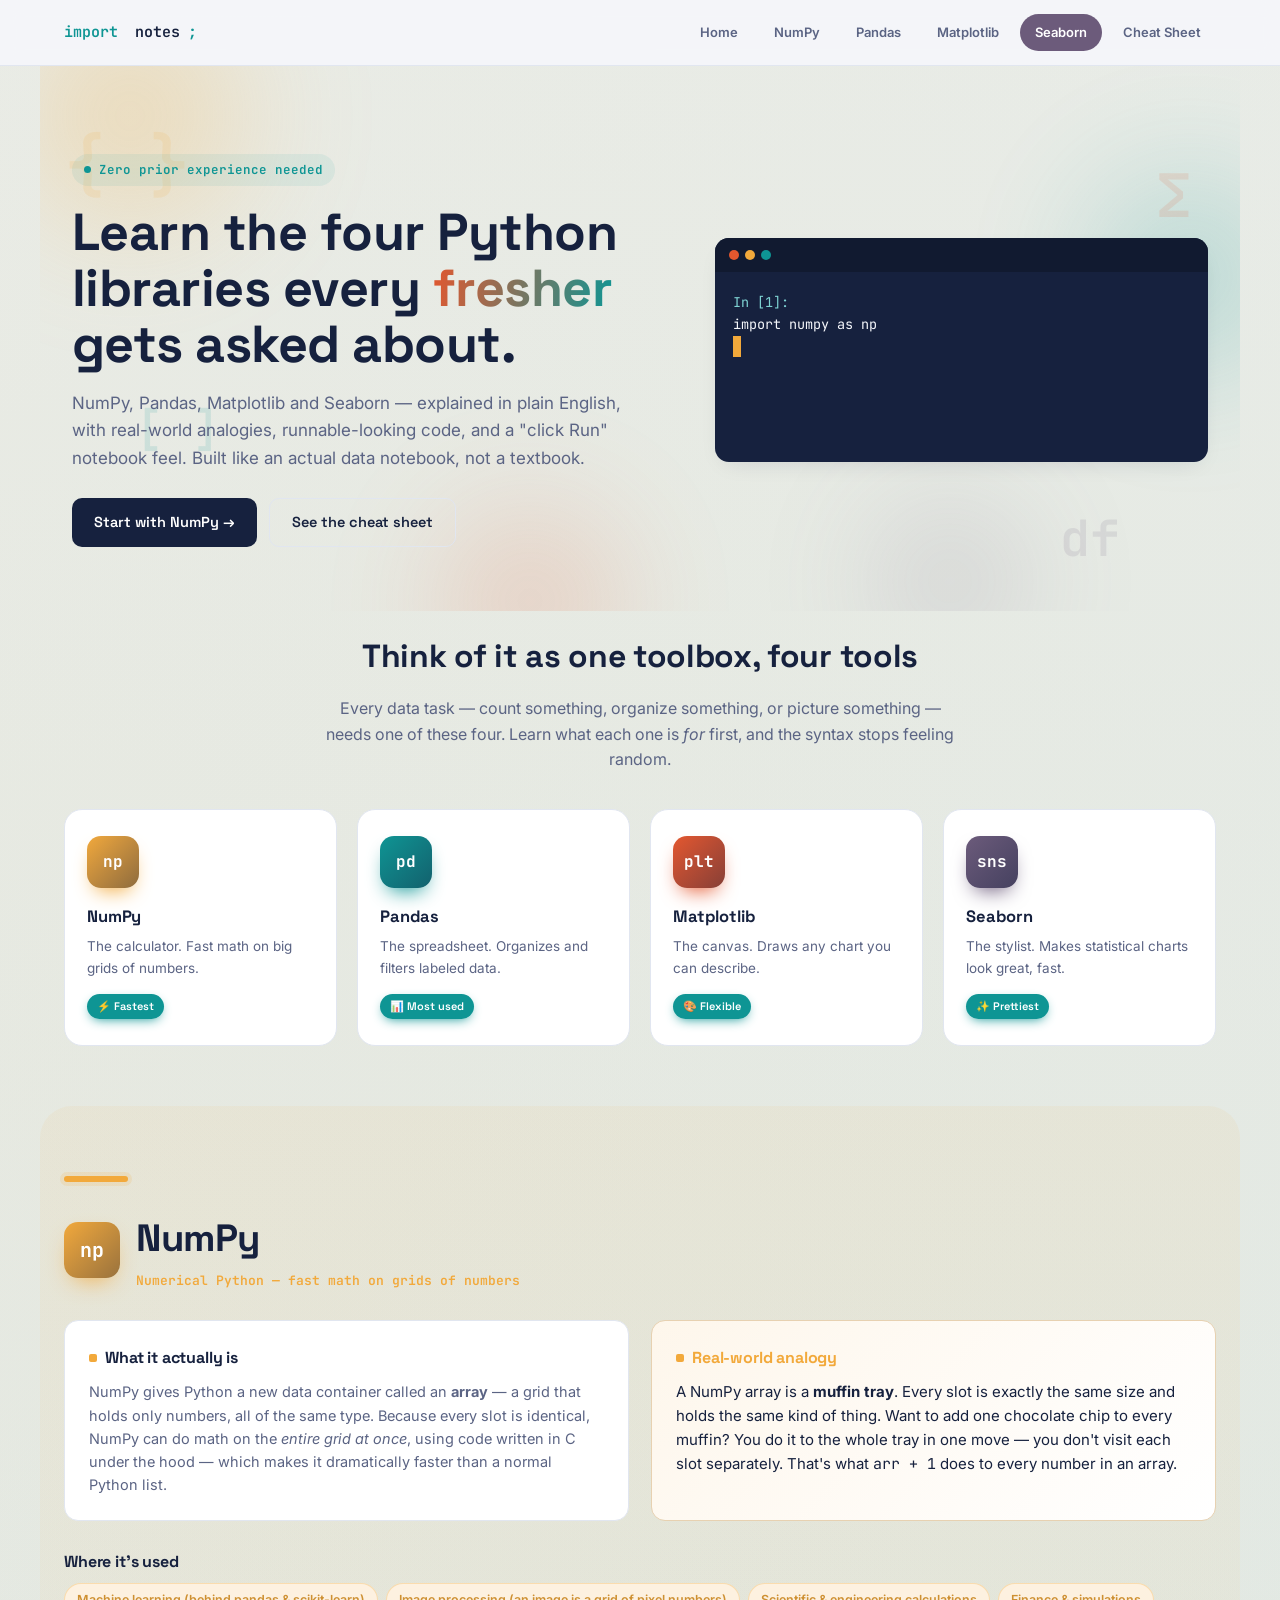
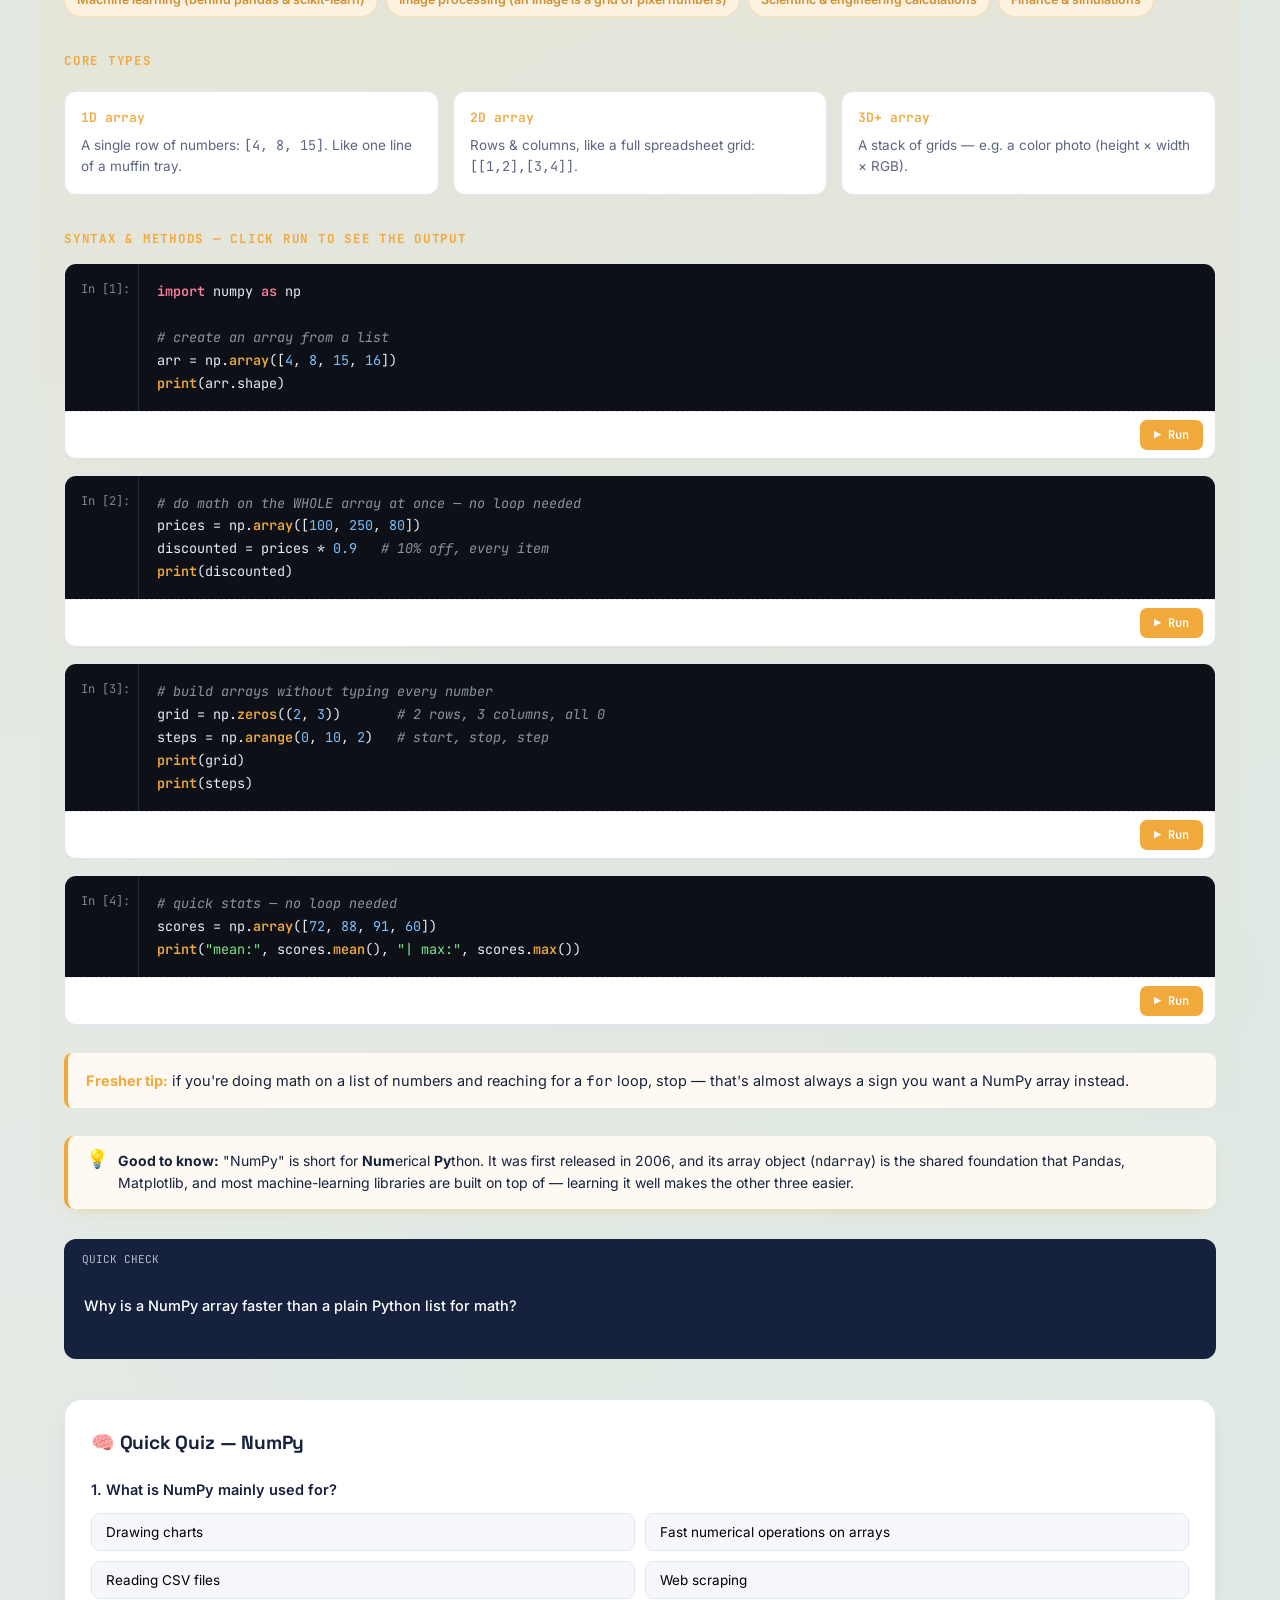
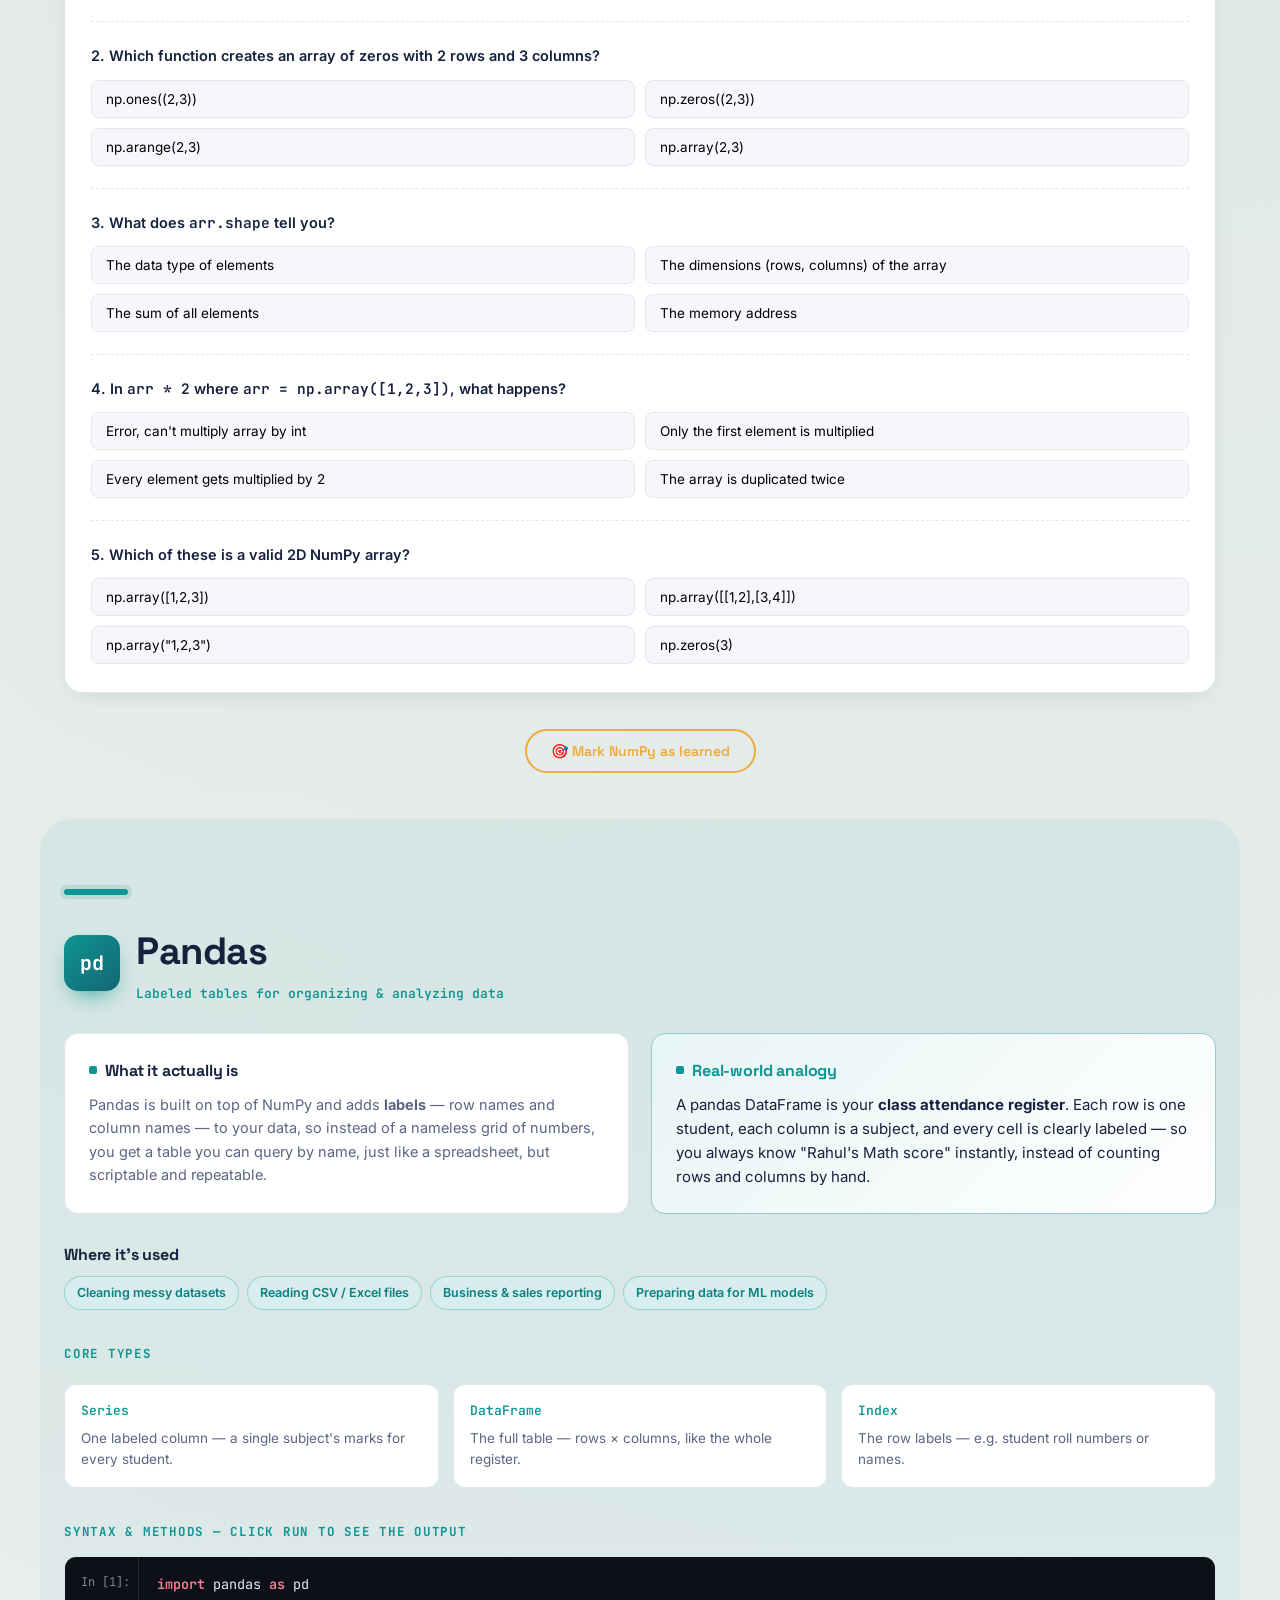
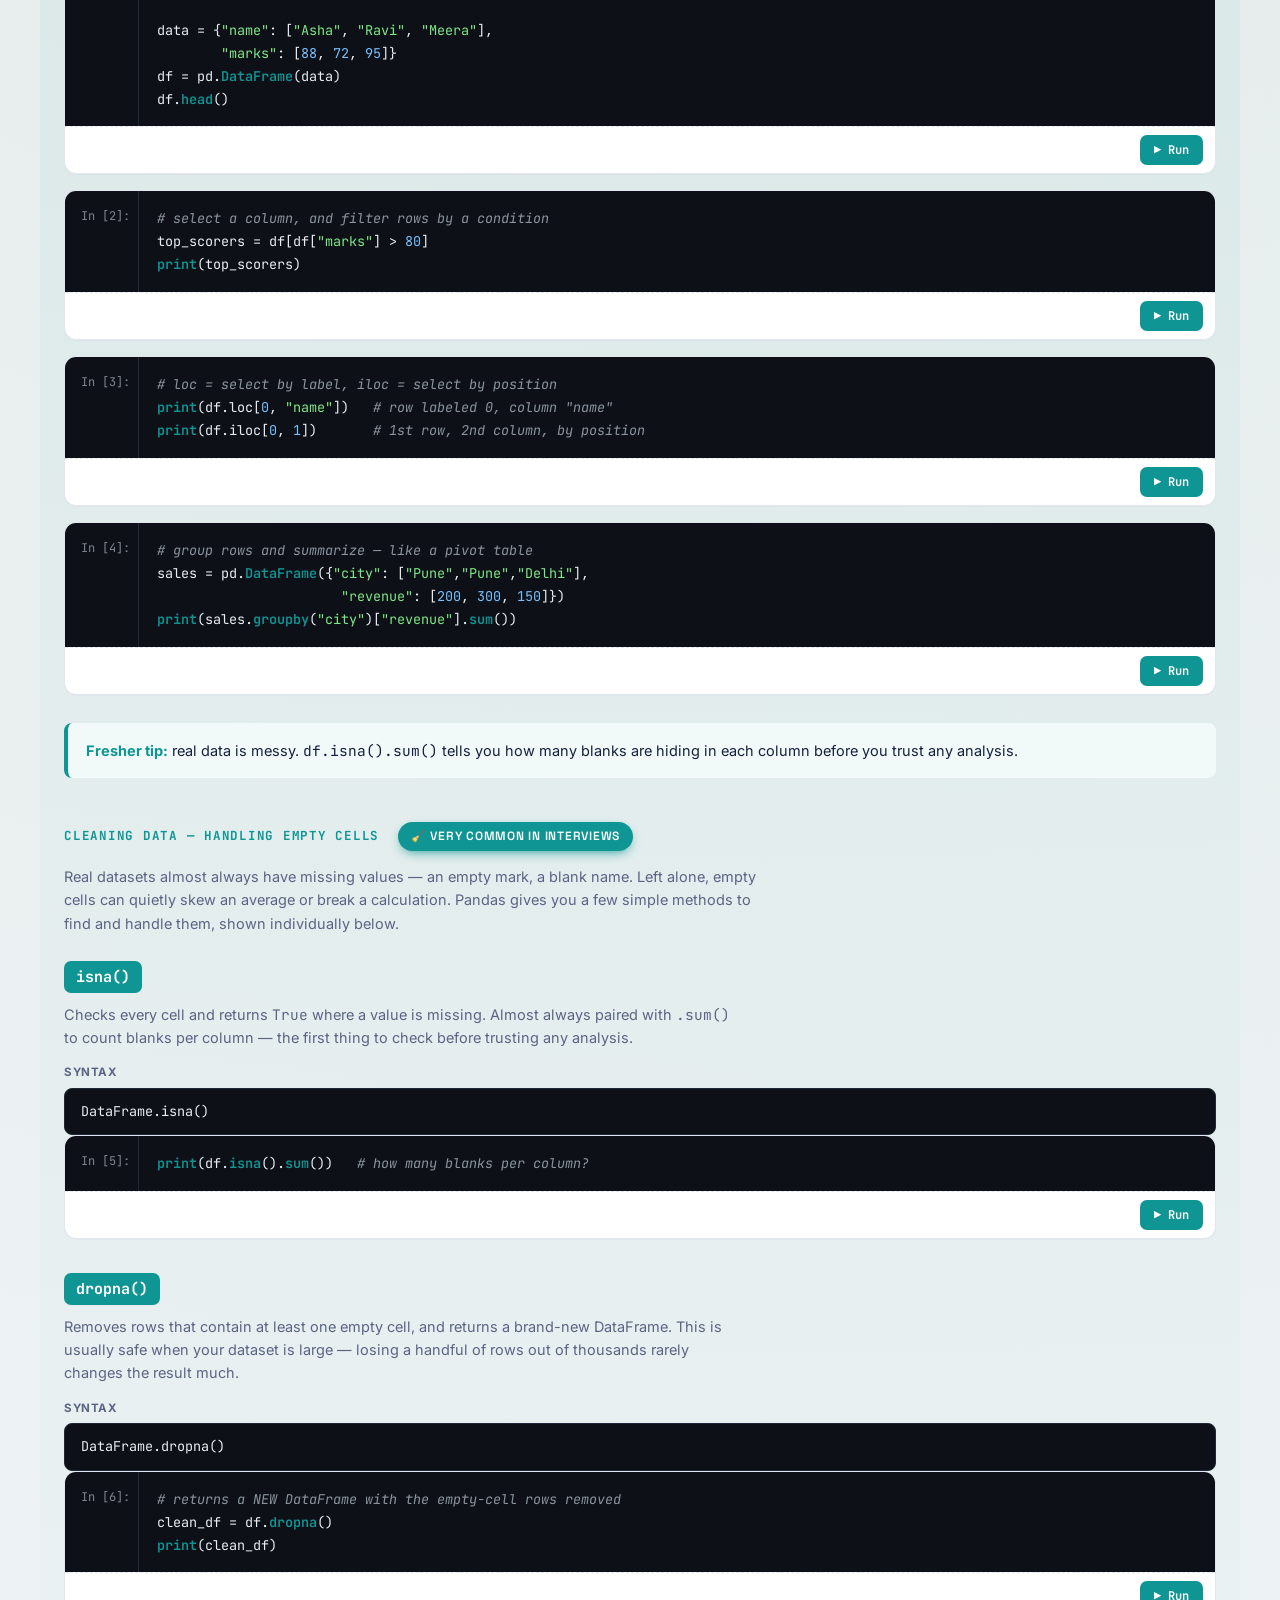
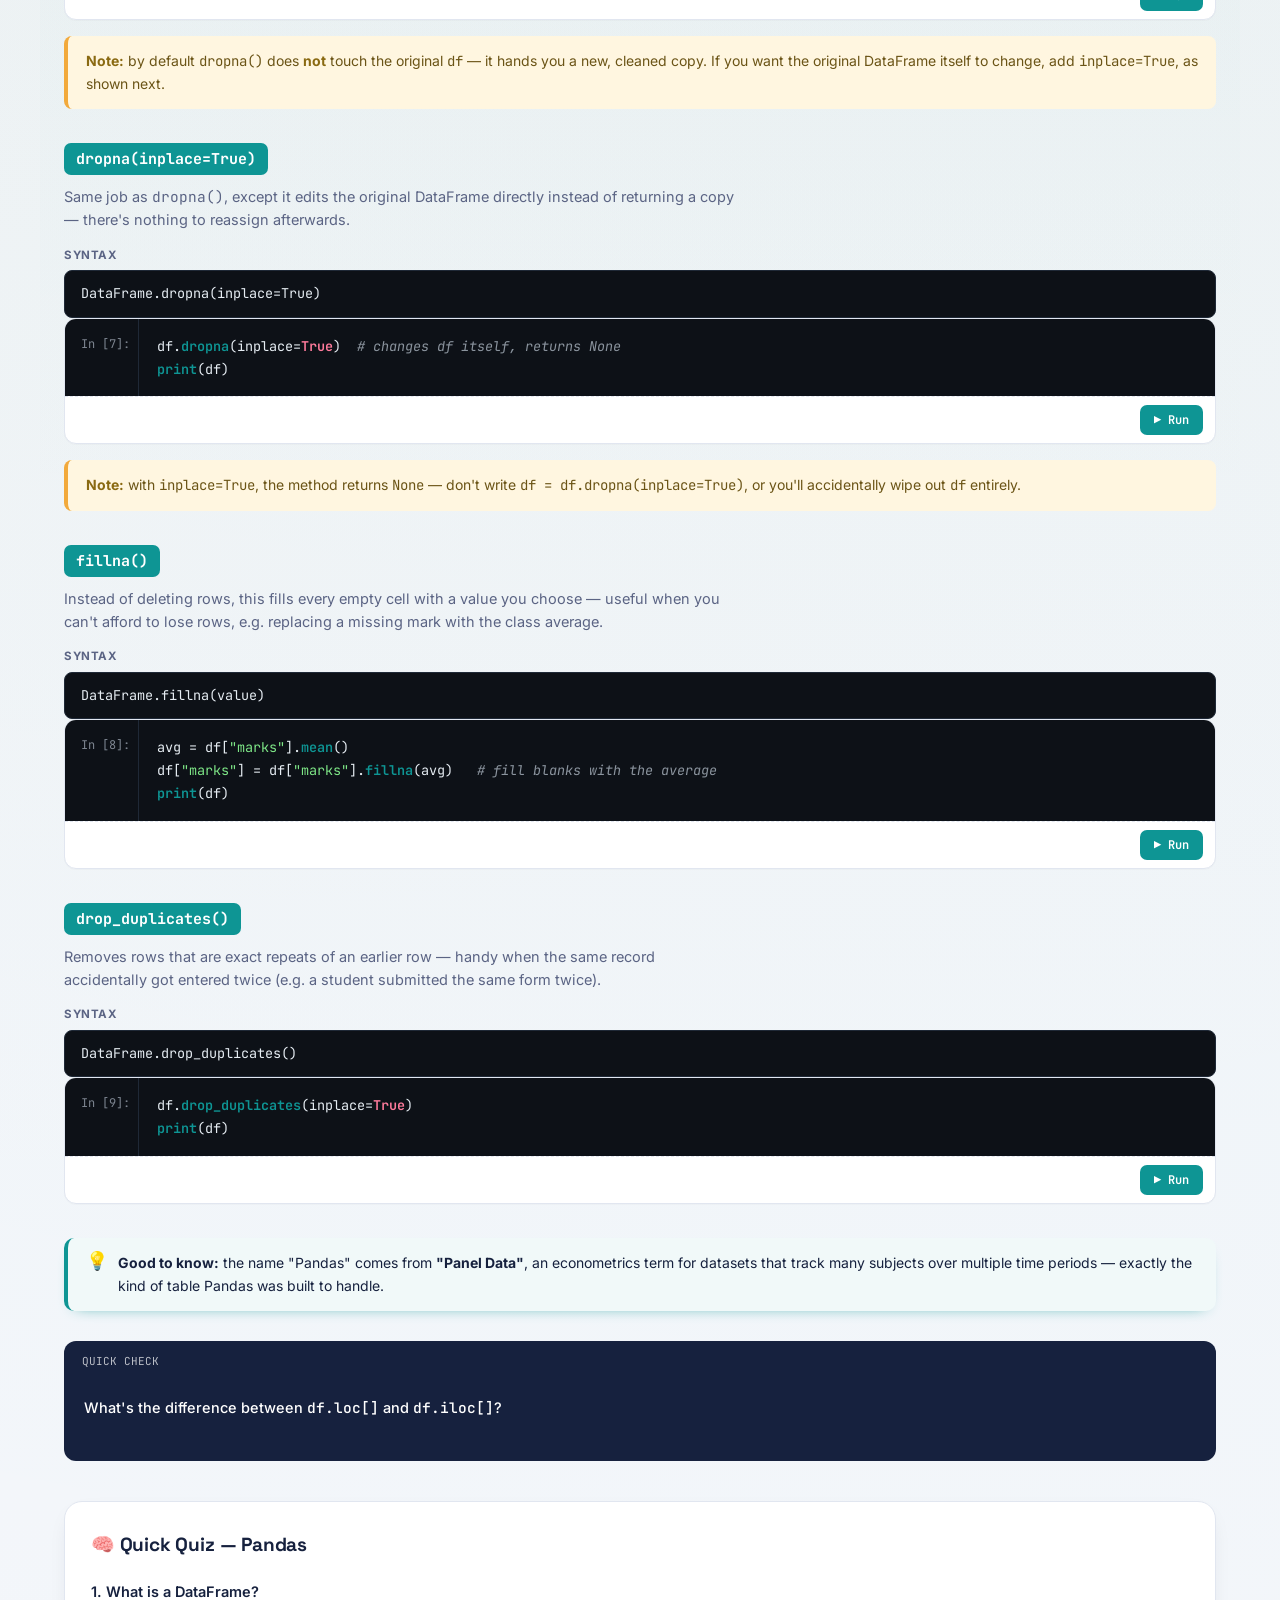
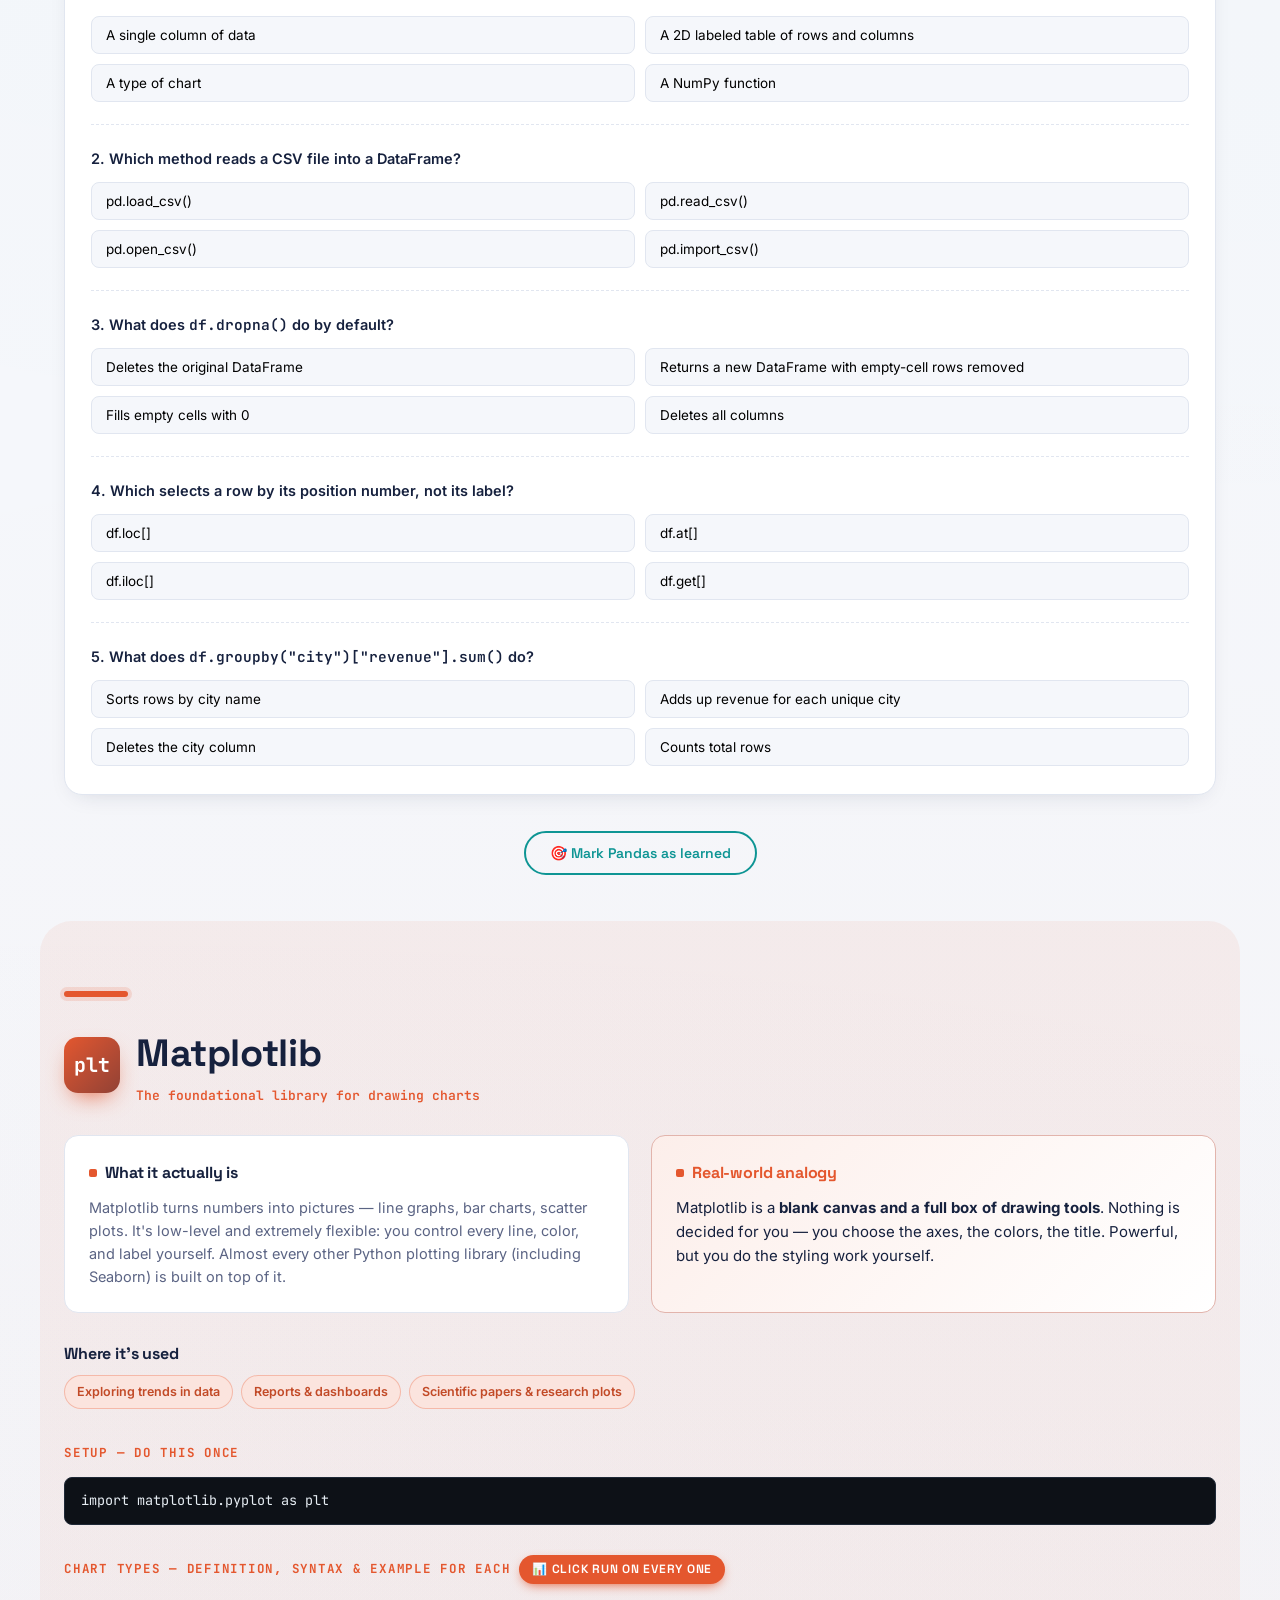
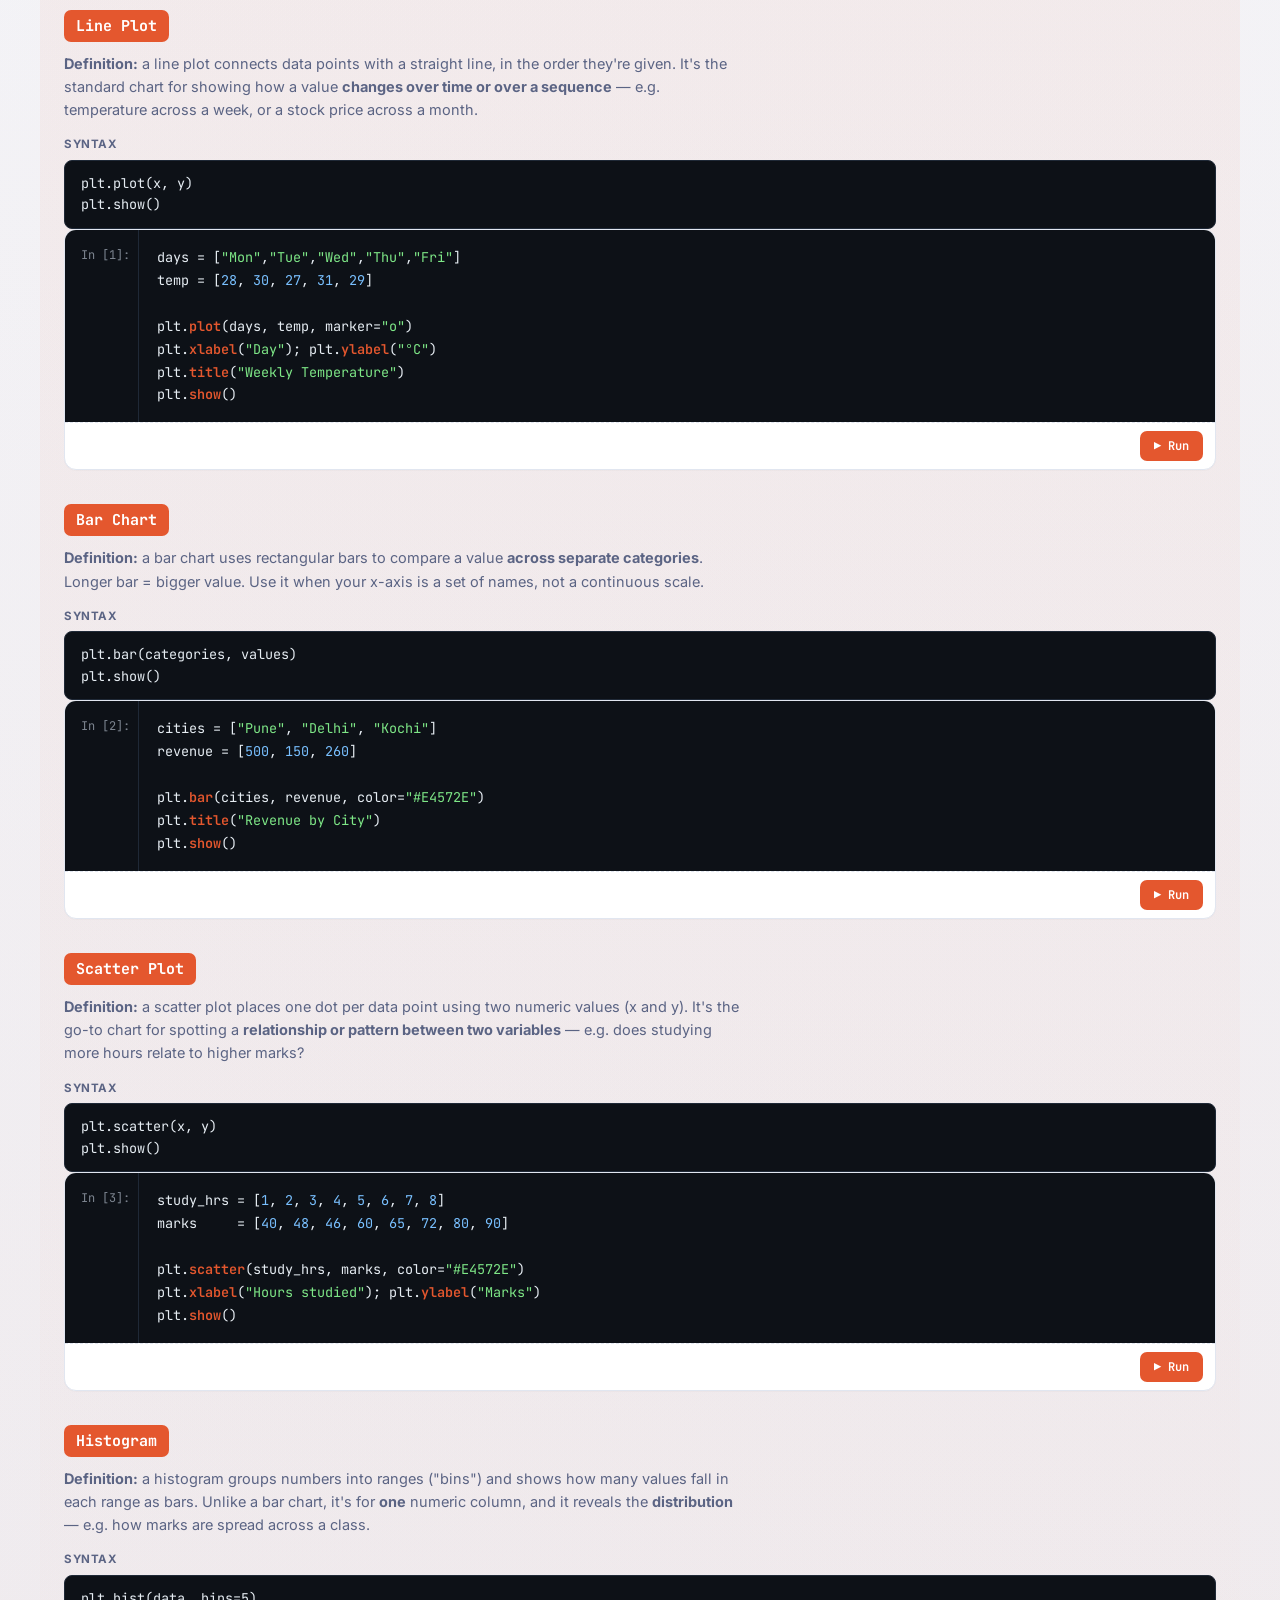
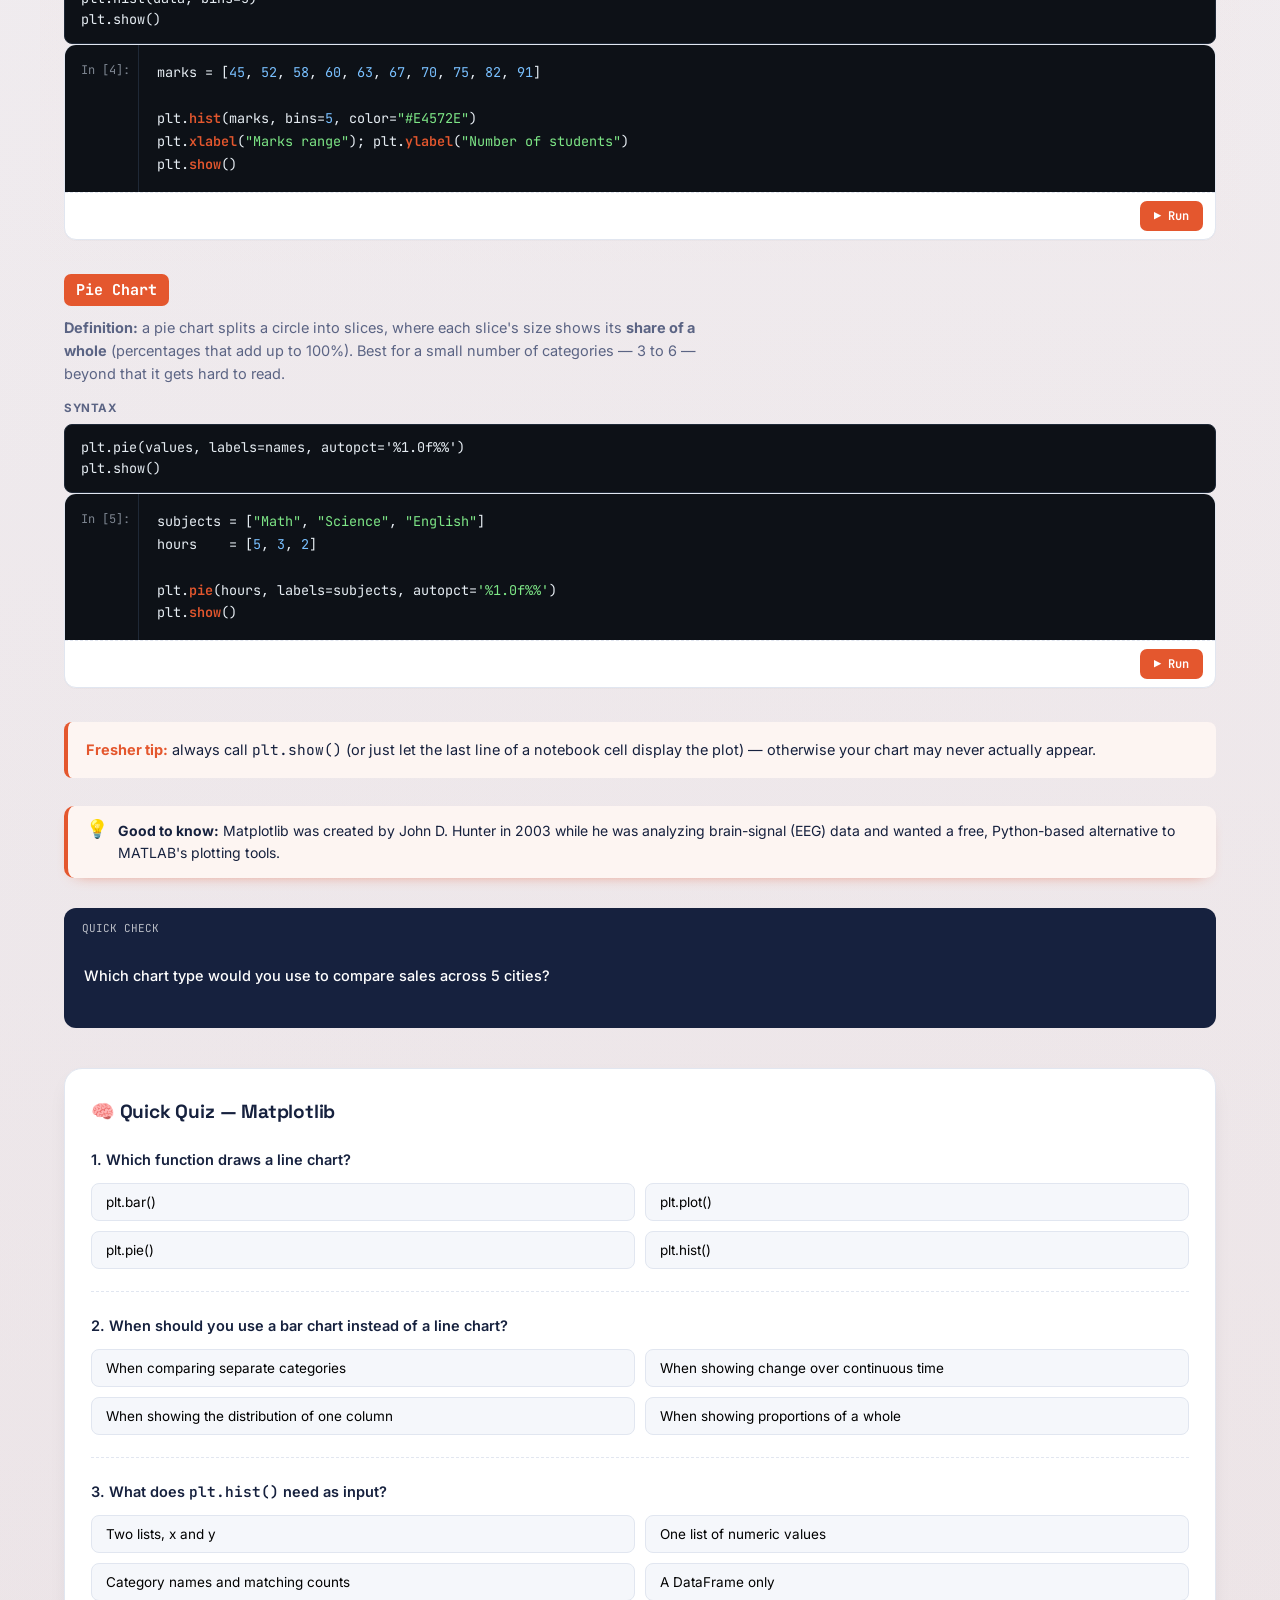
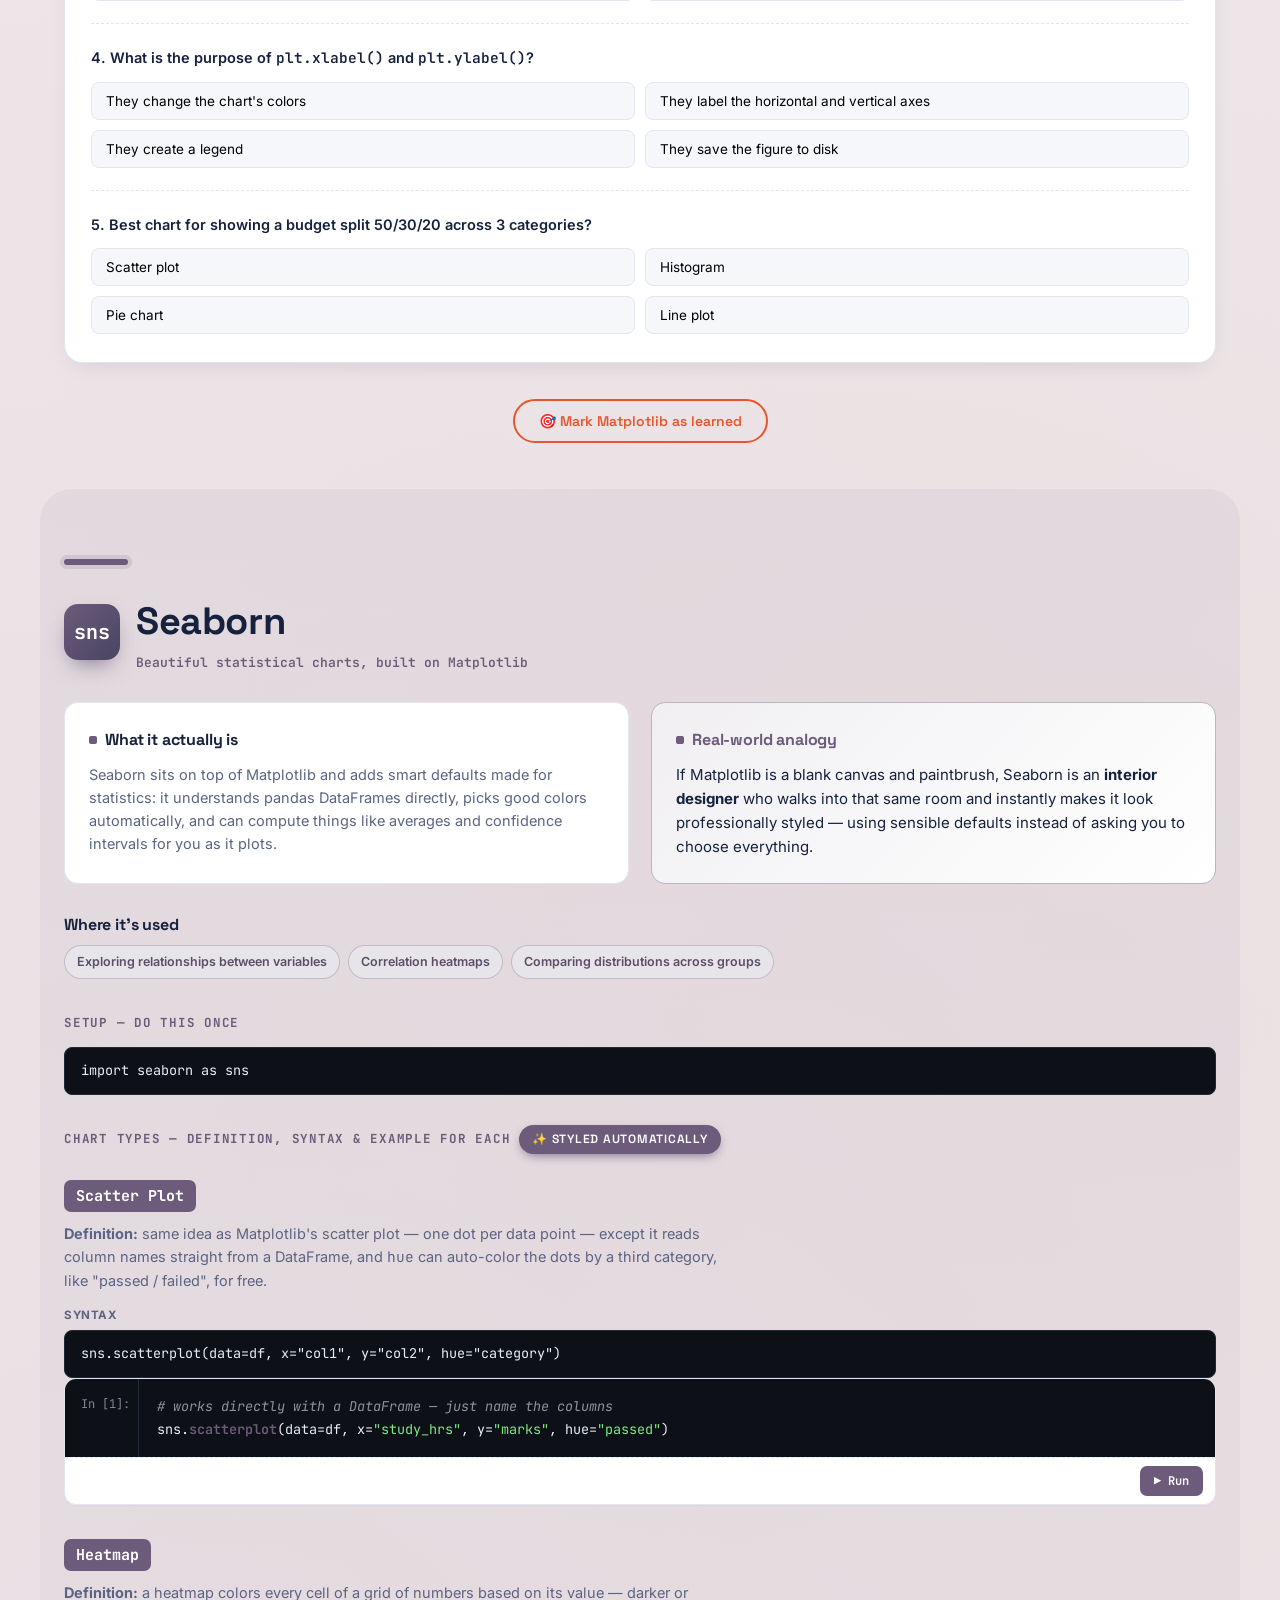
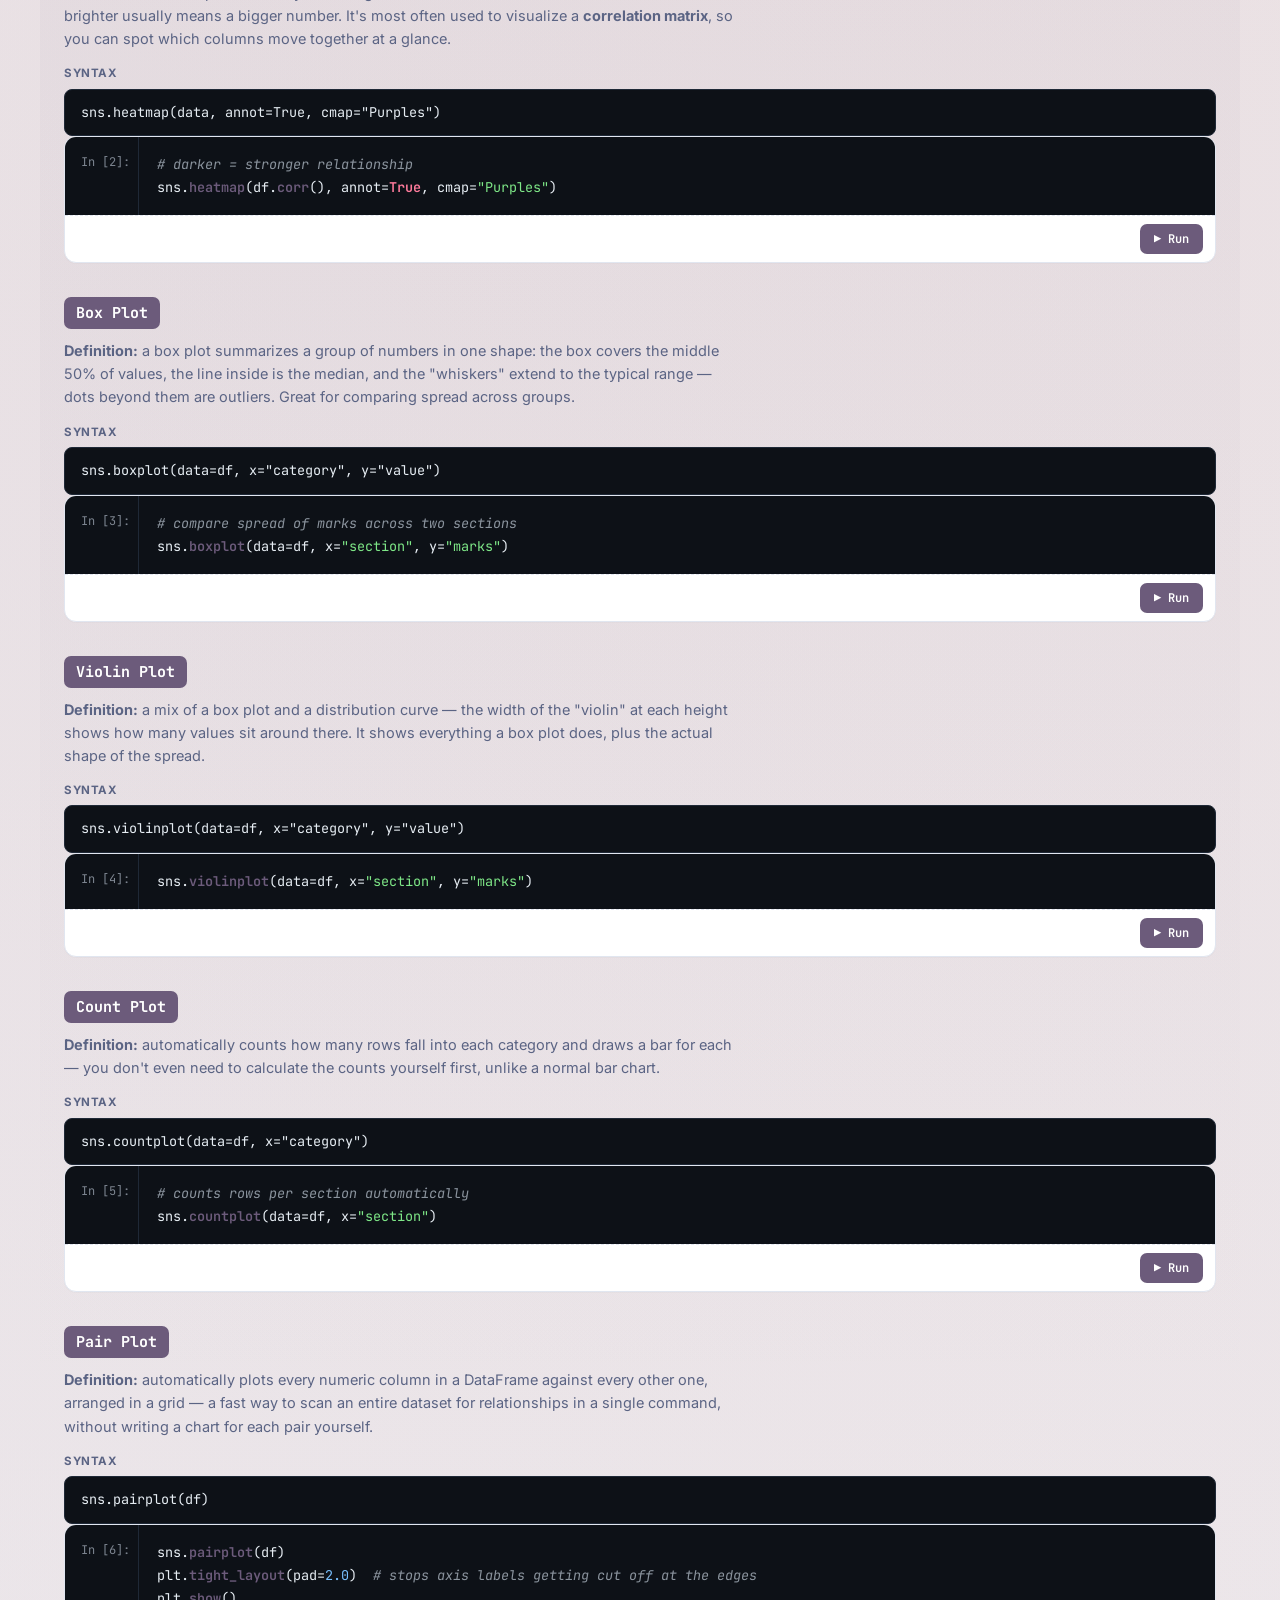
==== Python Library Notes/index.html @ 89dc588b "Add Python library learning website" ====
<!DOCTYPE html>
<html lang="en">
<head>
  <meta charset="UTF-8">
  <meta name="viewport" content="width=device-width, initial-scale=1.0">
  <title>import notes — Python Libraries for Freshers</title>
  
  <!-- External Fonts -->
  <link rel="preconnect" href="https://fonts.googleapis.com">
  <link href="https://fonts.googleapis.com/css2?family=Space+Grotesk:wght@400;500;600;700&family=Inter:wght@400;500;600;700&family=JetBrains+Mono:wght@400;500;600&display=swap" rel="stylesheet">
  
  <!-- External CSS -->
  <link rel="stylesheet" href="css/style.css">
  
  <!-- External JS (defer ensures script loads after DOM is ready) -->
  <script src="js/app.js" defer></script>
</head>

<div id="progress"></div>

<header class="nav">
  <div class="nav-inner">
    <div class="logo"><span class="bracket">import</span>&nbsp;notes<span class="bracket">;</span></div>
    <nav class="pills" id="pills">
      <a href="#home" class="pill active" data-c="var(--pandas)">Home</a>
      <a href="#numpy" class="pill" data-c="var(--numpy)">NumPy</a>
      <a href="#pandas" class="pill" data-c="var(--pandas)">Pandas</a>
      <a href="#matplotlib" class="pill" data-c="var(--matplotlib)">Matplotlib</a>
      <a href="#seaborn" class="pill" data-c="var(--seaborn)">Seaborn</a>
      <a href="#compare" class="pill" data-c="var(--ink)">Cheat Sheet</a>
    </nav>
  </div>
</header>

<!-- ============ HERO ============ -->
<div id="home"></div>
<section class="hero">
  <div class="hero-blob b1"></div>
  <div class="hero-blob b2"></div>
  <div class="hero-blob b3"></div>
  <div class="hero-blob b4"></div>
  <div class="hero-float f1">{ }</div>
  <div class="hero-float f2">[ ]</div>
  <div class="hero-float f3">Σ</div>
  <div class="hero-float f4">df</div>

  <div>
    <div class="eyebrow"><span class="dot"></span>Zero prior experience needed</div>
    <h1>Learn the four Python libraries every <span class="hl">fresher</span> gets asked about.</h1>
    <p class="lead">NumPy, Pandas, Matplotlib and Seaborn — explained in plain English, with real-world analogies, runnable-looking code, and a "click Run" notebook feel. Built like an actual data notebook, not a textbook.</p>
    <div class="hero-ctas">
      <a href="#numpy" class="btn btn-primary">Start with NumPy →</a>
      <a href="#compare" class="btn btn-ghost">See the cheat sheet</a>
    </div>
  </div>
  <div class="term">
    <div class="term-bar"><span></span><span></span><span></span></div>
    <div class="term-body">
      <div class="prompt">In [1]:</div>
      <div id="typewriter"></div><span class="term-cursor">&nbsp;</span>
    </div>
  </div>
</section>

<!-- ============ INTRO / TOOLBOX ============ -->
<section class="intro reveal">
  <h2>Think of it as one toolbox, four tools</h2>
  <p>Every data task — count something, organize something, or picture something — needs one of these four. Learn what each one is <em>for</em> first, and the syntax stops feeling random.</p>
  <div class="toolbox" id="toolbox">
    <div class="tool-card" style="--tc:var(--numpy);"><div class="ic">np</div><h4>NumPy</h4><p>The calculator. Fast math on big grids of numbers.</p><span class="sticker" style="font-size:11px;padding:4px 10px;">⚡ Fastest</span></div>
    <div class="tool-card" style="--tc:var(--pandas);"><div class="ic">pd</div><h4>Pandas</h4><p>The spreadsheet. Organizes and filters labeled data.</p><span class="sticker" style="font-size:11px;padding:4px 10px;">📊 Most used</span></div>
    <div class="tool-card" style="--tc:var(--matplotlib);"><div class="ic">plt</div><h4>Matplotlib</h4><p>The canvas. Draws any chart you can describe.</p><span class="sticker" style="font-size:11px;padding:4px 10px;">🎨 Flexible</span></div>
    <div class="tool-card" style="--tc:var(--seaborn);"><div class="ic">sns</div><h4>Seaborn</h4><p>The stylist. Makes statistical charts look great, fast.</p><span class="sticker" style="font-size:11px;padding:4px 10px;">✨ Prettiest</span></div>
  </div>
</section>

<!-- ============================================================ -->
<!-- ============ NUMPY ============ -->
<!-- ============================================================ -->
<section id="numpy" class="lib-section reveal" style="--accent:var(--numpy);">
  <div class="lib-head">
    <div class="lib-badge">np</div>
    <div>
      <h2>NumPy</h2>
      <div class="lib-tagline">Numerical Python — fast math on grids of numbers</div>
    </div>
  </div>

  <div class="grid-2">
    <div class="card">
      <h3>What it actually is</h3>
      <p>NumPy gives Python a new data container called an <b>array</b> — a grid that holds only numbers, all of the same type. Because every slot is identical, NumPy can do math on the <em>entire grid at once</em>, using code written in C under the hood — which makes it dramatically faster than a normal Python list.</p>
    </div>
    <div class="card analogy">
      <h3>Real-world analogy</h3>
      <p>A NumPy array is a <b>muffin tray</b>. Every slot is exactly the same size and holds the same kind of thing. Want to add one chocolate chip to every muffin? You do it to the whole tray in one move — you don't visit each slot separately. That's what <code>arr + 1</code> does to every number in an array.</p>
    </div>
  </div>

  <h3 style="font-size:16px;margin-bottom:8px;">Where it's used</h3>
  <div class="where-used">
    <span class="chip">Machine learning (behind pandas &amp; scikit-learn)</span>
    <span class="chip">Image processing (an image is a grid of pixel numbers)</span>
    <span class="chip">Scientific &amp; engineering calculations</span>
    <span class="chip">Finance &amp; simulations</span>
  </div>

  <div class="sub-label">Core types</div>
  <div class="types-grid">
    <div class="type-card"><div class="tt">1D array</div><p>A single row of numbers: <code>[4, 8, 15]</code>. Like one line of a muffin tray.</p></div>
    <div class="type-card"><div class="tt">2D array</div><p>Rows &amp; columns, like a full spreadsheet grid: <code>[[1,2],[3,4]]</code>.</p></div>
    <div class="type-card"><div class="tt">3D+ array</div><p>A stack of grids — e.g. a color photo (height × width × RGB).</p></div>
  </div>

  <div class="sub-label">Syntax &amp; methods — click Run to see the output</div>

  <div class="cell">
    <div class="cell-row">
      <div class="cell-io">In [1]:</div>
      <div class="cell-code"><pre><span class="kw">import</span> numpy <span class="kw">as</span> np

<span class="com"># create an array from a list</span>
arr = np.<span class="fn">array</span>([<span class="num">4</span>, <span class="num">8</span>, <span class="num">15</span>, <span class="num">16</span>])
<span class="fn">print</span>(arr.shape)</pre></div>
    </div>
    <div class="cell-foot"><button class="run-btn" onclick="runCell(this)">▶ Run</button></div>
    <div class="out-wrap"><div class="cell-out cell-row">
      <div class="cell-io">Out[1]:</div>
      <div class="out-content">(4,)  <span class="com">&nbsp;# 4 numbers, in one row</span></div>
    </div></div>
  </div>

  <div class="cell">
    <div class="cell-row">
      <div class="cell-io">In [2]:</div>
      <div class="cell-code"><pre><span class="com"># do math on the WHOLE array at once — no loop needed</span>
prices = np.<span class="fn">array</span>([<span class="num">100</span>, <span class="num">250</span>, <span class="num">80</span>])
discounted = prices * <span class="num">0.9</span>   <span class="com"># 10% off, every item</span>
<span class="fn">print</span>(discounted)</pre></div>
    </div>
    <div class="cell-foot"><button class="run-btn" onclick="runCell(this)">▶ Run</button></div>
    <div class="out-wrap"><div class="cell-out cell-row">
      <div class="cell-io">Out[2]:</div>
      <div class="out-content">[90.  225.  72.]</div>
    </div></div>
  </div>

  <div class="cell">
    <div class="cell-row">
      <div class="cell-io">In [3]:</div>
      <div class="cell-code"><pre><span class="com"># build arrays without typing every number</span>
grid = np.<span class="fn">zeros</span>((<span class="num">2</span>, <span class="num">3</span>))       <span class="com"># 2 rows, 3 columns, all 0</span>
steps = np.<span class="fn">arange</span>(<span class="num">0</span>, <span class="num">10</span>, <span class="num">2</span>)   <span class="com"># start, stop, step</span>
<span class="fn">print</span>(grid)
<span class="fn">print</span>(steps)</pre></div>
    </div>
    <div class="cell-foot"><button class="run-btn" onclick="runCell(this)">▶ Run</button></div>
    <div class="out-wrap"><div class="cell-out cell-row">
      <div class="cell-io">Out[3]:</div>
      <div class="out-content">[[0. 0. 0.]
 [0. 0. 0.]]
[0 2 4 6 8]</div>
    </div></div>
  </div>

  <div class="cell">
    <div class="cell-row">
      <div class="cell-io">In [4]:</div>
      <div class="cell-code"><pre><span class="com"># quick stats — no loop needed</span>
scores = np.<span class="fn">array</span>([<span class="num">72</span>, <span class="num">88</span>, <span class="num">91</span>, <span class="num">60</span>])
<span class="fn">print</span>(<span class="str">"mean:"</span>, scores.<span class="fn">mean</span>(), <span class="str">"| max:"</span>, scores.<span class="fn">max</span>())</pre></div>
    </div>
    <div class="cell-foot"><button class="run-btn" onclick="runCell(this)">▶ Run</button></div>
    <div class="out-wrap"><div class="cell-out cell-row">
      <div class="cell-io">Out[4]:</div>
      <div class="out-content">mean: 77.75 | max: 91</div>
    </div></div>
  </div>

  <div class="tip"><b>Fresher tip:</b> if you're doing math on a list of numbers and reaching for a <code>for</code> loop, stop — that's almost always a sign you want a NumPy array instead.</div>

  <div class="trivia"><span class="emoji">💡</span><div><b>Good to know:</b> "NumPy" is short for <b>Num</b>erical <b>Py</b>thon. It was first released in 2006, and its array object (<code>ndarray</code>) is the shared foundation that Pandas, Matplotlib, and most machine-learning libraries are built on top of — learning it well makes the other three easier.</div></div>

  <div class="quickcheck">
    <div class="flip-card" onclick="this.classList.toggle('flipped')">
      <div class="flip-inner">
        <div class="flip-face flip-front"><span class="lbl">QUICK CHECK</span><p>Why is a NumPy array faster than a plain Python list for math?</p></div>
        <div class="flip-face flip-back"><span class="lbl">ANSWER</span><p>Because every element is the same fixed type, so NumPy can run the operation on the whole block of memory at once, in optimized C code, instead of Python checking each item one by one.</p></div>
      </div>
    </div>
  </div>

  <div class="quiz-block">
    <h3 class="quiz-title">🧠 Quick Quiz — NumPy</h3>
    <div class="quiz-q" data-answer="1" data-reason="NumPy's whole purpose is fast, memory-efficient math on arrays — plotting is Matplotlib's job, and reading files is Pandas' job.">
      <p class="qtext">1. What is NumPy mainly used for?</p>
      <div class="qopts">
        <button class="qopt">Drawing charts</button>
        <button class="qopt">Fast numerical operations on arrays</button>
        <button class="qopt">Reading CSV files</button>
        <button class="qopt">Web scraping</button>
      </div>
      <div class="qfeedback"></div>
    </div>
    <div class="quiz-q" data-answer="1" data-reason="np.zeros(shape) fills a new array of that shape with 0s; np.ones() would fill with 1s, and np.arange() generates a sequence, not a filled grid.">
      <p class="qtext">2. Which function creates an array of zeros with 2 rows and 3 columns?</p>
      <div class="qopts">
        <button class="qopt">np.ones((2,3))</button>
        <button class="qopt">np.zeros((2,3))</button>
        <button class="qopt">np.arange(2,3)</button>
        <button class="qopt">np.array(2,3)</button>
      </div>
      <div class="qfeedback"></div>
    </div>
    <div class="quiz-q" data-answer="1" data-reason=".shape returns a tuple describing how many elements exist along each dimension — e.g. (2,3) means 2 rows and 3 columns.">
      <p class="qtext">3. What does <code>arr.shape</code> tell you?</p>
      <div class="qopts">
        <button class="qopt">The data type of elements</button>
        <button class="qopt">The dimensions (rows, columns) of the array</button>
        <button class="qopt">The sum of all elements</button>
        <button class="qopt">The memory address</button>
      </div>
      <div class="qfeedback"></div>
    </div>
    <div class="quiz-q" data-answer="2" data-reason="NumPy 'broadcasts' the scalar across every element automatically — this whole-array operation is the main reason NumPy beats a plain Python loop for speed.">
      <p class="qtext">4. In <code>arr * 2</code> where <code>arr = np.array([1,2,3])</code>, what happens?</p>
      <div class="qopts">
        <button class="qopt">Error, can't multiply array by int</button>
        <button class="qopt">Only the first element is multiplied</button>
        <button class="qopt">Every element gets multiplied by 2</button>
        <button class="qopt">The array is duplicated twice</button>
      </div>
      <div class="qfeedback"></div>
    </div>
    <div class="quiz-q" data-answer="1" data-reason="A 2D array needs nested lists — rows inside a list — like [[1,2],[3,4]]. The other options are either 1D or not a valid array input.">
      <p class="qtext">5. Which of these is a valid 2D NumPy array?</p>
      <div class="qopts">
        <button class="qopt">np.array([1,2,3])</button>
        <button class="qopt">np.array([[1,2],[3,4]])</button>
        <button class="qopt">np.array("1,2,3")</button>
        <button class="qopt">np.zeros(3)</button>
      </div>
      <div class="qfeedback"></div>
    </div>
  </div>

  <div class="complete-wrap"><button class="complete-btn" onclick="markComplete(this,'numpy')">🎯 Mark NumPy as learned</button></div>
</section>

<!-- ============================================================ -->
<!-- ============ PANDAS ============ -->
<!-- ============================================================ -->
<section id="pandas" class="lib-section reveal" style="--accent:var(--pandas);">
  <div class="lib-head">
    <div class="lib-badge">pd</div>
    <div>
      <h2>Pandas</h2>
      <div class="lib-tagline">Labeled tables for organizing &amp; analyzing data</div>
    </div>
  </div>

  <div class="grid-2">
    <div class="card">
      <h3>What it actually is</h3>
      <p>Pandas is built on top of NumPy and adds <b>labels</b> — row names and column names — to your data, so instead of a nameless grid of numbers, you get a table you can query by name, just like a spreadsheet, but scriptable and repeatable.</p>
    </div>
    <div class="card analogy">
      <h3>Real-world analogy</h3>
      <p>A pandas DataFrame is your <b>class attendance register</b>. Each row is one student, each column is a subject, and every cell is clearly labeled — so you always know "Rahul's Math score" instantly, instead of counting rows and columns by hand.</p>
    </div>
  </div>

  <h3 style="font-size:16px;margin-bottom:8px;">Where it's used</h3>
  <div class="where-used">
    <span class="chip">Cleaning messy datasets</span>
    <span class="chip">Reading CSV / Excel files</span>
    <span class="chip">Business &amp; sales reporting</span>
    <span class="chip">Preparing data for ML models</span>
  </div>

  <div class="sub-label">Core types</div>
  <div class="types-grid">
    <div class="type-card"><div class="tt">Series</div><p>One labeled column — a single subject's marks for every student.</p></div>
    <div class="type-card"><div class="tt">DataFrame</div><p>The full table — rows × columns, like the whole register.</p></div>
    <div class="type-card"><div class="tt">Index</div><p>The row labels — e.g. student roll numbers or names.</p></div>
  </div>

  <div class="sub-label">Syntax &amp; methods — click Run to see the output</div>

  <div class="cell">
    <div class="cell-row">
      <div class="cell-io">In [1]:</div>
      <div class="cell-code"><pre><span class="kw">import</span> pandas <span class="kw">as</span> pd

data = {<span class="str">"name"</span>: [<span class="str">"Asha"</span>, <span class="str">"Ravi"</span>, <span class="str">"Meera"</span>],
        <span class="str">"marks"</span>: [<span class="num">88</span>, <span class="num">72</span>, <span class="num">95</span>]}
df = pd.<span class="fn">DataFrame</span>(data)
df.<span class="fn">head</span>()</pre></div>
    </div>
    <div class="cell-foot"><button class="run-btn" onclick="runCell(this)">▶ Run</button></div>
    <div class="out-wrap"><div class="cell-out cell-row">
      <div class="cell-io">Out[1]:</div>
      <div class="out-content"><table class="out-table"><tr><th></th><th>name</th><th>marks</th></tr>
      <tr><td>0</td><td>Asha</td><td>88</td></tr><tr><td>1</td><td>Ravi</td><td>72</td></tr><tr><td>2</td><td>Meera</td><td>95</td></tr></table></div>
    </div></div>
  </div>

  <div class="cell">
    <div class="cell-row">
      <div class="cell-io">In [2]:</div>
      <div class="cell-code"><pre><span class="com"># select a column, and filter rows by a condition</span>
top_scorers = df[df[<span class="str">"marks"</span>] &gt; <span class="num">80</span>]
<span class="fn">print</span>(top_scorers)</pre></div>
    </div>
    <div class="cell-foot"><button class="run-btn" onclick="runCell(this)">▶ Run</button></div>
    <div class="out-wrap"><div class="cell-out cell-row">
      <div class="cell-io">Out[2]:</div>
      <div class="out-content">    name  marks
0   Asha     88
2  Meera     95</div>
    </div></div>
  </div>

  <div class="cell">
    <div class="cell-row">
      <div class="cell-io">In [3]:</div>
      <div class="cell-code"><pre><span class="com"># loc = select by label, iloc = select by position</span>
<span class="fn">print</span>(df.loc[<span class="num">0</span>, <span class="str">"name"</span>])   <span class="com"># row labeled 0, column "name"</span>
<span class="fn">print</span>(df.iloc[<span class="num">0</span>, <span class="num">1</span>])       <span class="com"># 1st row, 2nd column, by position</span></pre></div>
    </div>
    <div class="cell-foot"><button class="run-btn" onclick="runCell(this)">▶ Run</button></div>
    <div class="out-wrap"><div class="cell-out cell-row">
      <div class="cell-io">Out[3]:</div>
      <div class="out-content">Asha
88</div>
    </div></div>
  </div>

  <div class="cell">
    <div class="cell-row">
      <div class="cell-io">In [4]:</div>
      <div class="cell-code"><pre><span class="com"># group rows and summarize — like a pivot table</span>
sales = pd.<span class="fn">DataFrame</span>({<span class="str">"city"</span>: [<span class="str">"Pune"</span>,<span class="str">"Pune"</span>,<span class="str">"Delhi"</span>],
                       <span class="str">"revenue"</span>: [<span class="num">200</span>, <span class="num">300</span>, <span class="num">150</span>]})
<span class="fn">print</span>(sales.<span class="fn">groupby</span>(<span class="str">"city"</span>)[<span class="str">"revenue"</span>].<span class="fn">sum</span>())</pre></div>
    </div>
    <div class="cell-foot"><button class="run-btn" onclick="runCell(this)">▶ Run</button></div>
    <div class="out-wrap"><div class="cell-out cell-row">
      <div class="cell-io">Out[4]:</div>
      <div class="out-content">city
Delhi    150
Pune     500
Name: revenue, dtype: int64</div>
    </div></div>
  </div>

  <div class="tip"><b>Fresher tip:</b> real data is messy. <code>df.isna().sum()</code> tells you how many blanks are hiding in each column before you trust any analysis.</div>

  <div class="sub-label" style="margin-top:44px;">Cleaning data — handling empty cells <span class="sticker r2" style="margin-left:10px;">🧹 Very common in interviews</span></div>
  <p style="color:var(--ink-soft);font-size:14.5px;max-width:78ch;margin-bottom:18px;">Real datasets almost always have missing values — an empty mark, a blank name. Left alone, empty cells can quietly skew an average or break a calculation. Pandas gives you a few simple methods to find and handle them, shown individually below.</p>

  <div class="method-block">
    <div class="method-top"><span class="method-name">isna()</span></div>
    <p class="def">Checks every cell and returns <code>True</code> where a value is missing. Almost always paired with <code>.sum()</code> to count blanks per column — the first thing to check before trusting any analysis.</p>
    <div class="syntax-label">Syntax</div>
    <div class="syntax-box">DataFrame.isna()</div>
    <div class="cell">
      <div class="cell-row"><div class="cell-io">In [5]:</div>
      <div class="cell-code"><pre><span class="fn">print</span>(df.<span class="fn">isna</span>().<span class="fn">sum</span>())   <span class="com"># how many blanks per column?</span></pre></div></div>
      <div class="cell-foot"><button class="run-btn" onclick="runCell(this)">▶ Run</button></div>
      <div class="out-wrap"><div class="cell-out cell-row"><div class="cell-io">Out[5]:</div>
        <div class="out-content">name     0
marks    1
dtype: int64</div>
      </div></div>
    </div>
  </div>

  <div class="method-block">
    <div class="method-top"><span class="method-name">dropna()</span></div>
    <p class="def">Removes rows that contain at least one empty cell, and returns a brand-new DataFrame. This is usually safe when your dataset is large — losing a handful of rows out of thousands rarely changes the result much.</p>
    <div class="syntax-label">Syntax</div>
    <div class="syntax-box">DataFrame.dropna()</div>
    <div class="cell">
      <div class="cell-row"><div class="cell-io">In [6]:</div>
      <div class="cell-code"><pre><span class="com"># returns a NEW DataFrame with the empty-cell rows removed</span>
clean_df = df.<span class="fn">dropna</span>()
<span class="fn">print</span>(clean_df)</pre></div></div>
      <div class="cell-foot"><button class="run-btn" onclick="runCell(this)">▶ Run</button></div>
      <div class="out-wrap"><div class="cell-out cell-row"><div class="cell-io">Out[6]:</div>
        <div class="out-content">    name  marks
0   Asha   88.0
2  Meera   95.0</div>
      </div></div>
    </div>
    <div class="note"><b>Note:</b> by default <code>dropna()</code> does <b>not</b> touch the original <code>df</code> — it hands you a new, cleaned copy. If you want the original DataFrame itself to change, add <code>inplace=True</code>, as shown next.</div>
  </div>

  <div class="method-block">
    <div class="method-top"><span class="method-name">dropna(inplace=True)</span></div>
    <p class="def">Same job as <code>dropna()</code>, except it edits the original DataFrame directly instead of returning a copy — there's nothing to reassign afterwards.</p>
    <div class="syntax-label">Syntax</div>
    <div class="syntax-box">DataFrame.dropna(inplace=True)</div>
    <div class="cell">
      <div class="cell-row"><div class="cell-io">In [7]:</div>
      <div class="cell-code"><pre>df.<span class="fn">dropna</span>(inplace=<span class="kw">True</span>)  <span class="com"># changes df itself, returns None</span>
<span class="fn">print</span>(df)</pre></div></div>
      <div class="cell-foot"><button class="run-btn" onclick="runCell(this)">▶ Run</button></div>
      <div class="out-wrap"><div class="cell-out cell-row"><div class="cell-io">Out[7]:</div>
        <div class="out-content">    name  marks
0   Asha   88.0
2  Meera   95.0</div>
      </div></div>
    </div>
    <div class="note"><b>Note:</b> with <code>inplace=True</code>, the method returns <code>None</code> — don't write <code>df = df.dropna(inplace=True)</code>, or you'll accidentally wipe out <code>df</code> entirely.</div>
  </div>

  <div class="method-block">
    <div class="method-top"><span class="method-name">fillna()</span></div>
    <p class="def">Instead of deleting rows, this fills every empty cell with a value you choose — useful when you can't afford to lose rows, e.g. replacing a missing mark with the class average.</p>
    <div class="syntax-label">Syntax</div>
    <div class="syntax-box">DataFrame.fillna(value)</div>
    <div class="cell">
      <div class="cell-row"><div class="cell-io">In [8]:</div>
      <div class="cell-code"><pre>avg = df[<span class="str">"marks"</span>].<span class="fn">mean</span>()
df[<span class="str">"marks"</span>] = df[<span class="str">"marks"</span>].<span class="fn">fillna</span>(avg)   <span class="com"># fill blanks with the average</span>
<span class="fn">print</span>(df)</pre></div></div>
      <div class="cell-foot"><button class="run-btn" onclick="runCell(this)">▶ Run</button></div>
      <div class="out-wrap"><div class="cell-out cell-row"><div class="cell-io">Out[8]:</div>
        <div class="out-content">    name  marks
0   Asha   88.0
1   Ravi   85.0
2  Meera   95.0</div>
      </div></div>
    </div>
  </div>

  <div class="method-block">
    <div class="method-top"><span class="method-name">drop_duplicates()</span></div>
    <p class="def">Removes rows that are exact repeats of an earlier row — handy when the same record accidentally got entered twice (e.g. a student submitted the same form twice).</p>
    <div class="syntax-label">Syntax</div>
    <div class="syntax-box">DataFrame.drop_duplicates()</div>
    <div class="cell">
      <div class="cell-row"><div class="cell-io">In [9]:</div>
      <div class="cell-code"><pre>df.<span class="fn">drop_duplicates</span>(inplace=<span class="kw">True</span>)
<span class="fn">print</span>(df)</pre></div></div>
      <div class="cell-foot"><button class="run-btn" onclick="runCell(this)">▶ Run</button></div>
      <div class="out-wrap"><div class="cell-out cell-row"><div class="cell-io">Out[9]:</div>
        <div class="out-content">    name  marks
0   Asha   88.0
1   Ravi   85.0
2  Meera   95.0</div>
      </div></div>
    </div>
  </div>

  <div class="trivia"><span class="emoji">💡</span><div><b>Good to know:</b> the name "Pandas" comes from <b>"Panel Data"</b>, an econometrics term for datasets that track many subjects over multiple time periods — exactly the kind of table Pandas was built to handle.</div></div>

  <div class="quickcheck">
    <div class="flip-card" onclick="this.classList.toggle('flipped')">
      <div class="flip-inner">
        <div class="flip-face flip-front"><span class="lbl">QUICK CHECK</span><p>What's the difference between <code>df.loc[]</code> and <code>df.iloc[]</code>?</p></div>
        <div class="flip-face flip-back"><span class="lbl">ANSWER</span><p><code>.loc</code> selects by label/name (e.g. row named "Asha"), <code>.iloc</code> selects by numeric position (e.g. the 1st row), no matter what the labels are.</p></div>
      </div>
    </div>
  </div>

  <div class="quiz-block">
    <h3 class="quiz-title">🧠 Quick Quiz — Pandas</h3>
    <div class="quiz-q" data-answer="1" data-reason="A DataFrame is Pandas' core structure — a table with labeled rows (index) and columns, much like a spreadsheet.">
      <p class="qtext">1. What is a DataFrame?</p>
      <div class="qopts">
        <button class="qopt">A single column of data</button>
        <button class="qopt">A 2D labeled table of rows and columns</button>
        <button class="qopt">A type of chart</button>
        <button class="qopt">A NumPy function</button>
      </div>
      <div class="qfeedback"></div>
    </div>
    <div class="quiz-q" data-answer="1" data-reason="pd.read_csv('file.csv') is the standard method for loading a CSV into a DataFrame; the other function names don't exist in Pandas.">
      <p class="qtext">2. Which method reads a CSV file into a DataFrame?</p>
      <div class="qopts">
        <button class="qopt">pd.load_csv()</button>
        <button class="qopt">pd.read_csv()</button>
        <button class="qopt">pd.open_csv()</button>
        <button class="qopt">pd.import_csv()</button>
      </div>
      <div class="qfeedback"></div>
    </div>
    <div class="quiz-q" data-answer="1" data-reason="By default dropna() returns a fresh copy with the empty-cell rows removed — the original df stays untouched unless you pass inplace=True.">
      <p class="qtext">3. What does <code>df.dropna()</code> do by default?</p>
      <div class="qopts">
        <button class="qopt">Deletes the original DataFrame</button>
        <button class="qopt">Returns a new DataFrame with empty-cell rows removed</button>
        <button class="qopt">Fills empty cells with 0</button>
        <button class="qopt">Deletes all columns</button>
      </div>
      <div class="qfeedback"></div>
    </div>
    <div class="quiz-q" data-answer="2" data-reason=".iloc[] is strictly position-based (0,1,2…); .loc[] uses the row's label/name instead, which may not even be a number.">
      <p class="qtext">4. Which selects a row by its position number, not its label?</p>
      <div class="qopts">
        <button class="qopt">df.loc[]</button>
        <button class="qopt">df.at[]</button>
        <button class="qopt">df.iloc[]</button>
        <button class="qopt">df.get[]</button>
      </div>
      <div class="qfeedback"></div>
    </div>
    <div class="quiz-q" data-answer="1" data-reason="groupby splits the data into groups by city, then .sum() adds up 'revenue' within each group — similar to a pivot table subtotal.">
      <p class="qtext">5. What does <code>df.groupby("city")["revenue"].sum()</code> do?</p>
      <div class="qopts">
        <button class="qopt">Sorts rows by city name</button>
        <button class="qopt">Adds up revenue for each unique city</button>
        <button class="qopt">Deletes the city column</button>
        <button class="qopt">Counts total rows</button>
      </div>
      <div class="qfeedback"></div>
    </div>
  </div>

  <div class="complete-wrap"><button class="complete-btn" onclick="markComplete(this,'pandas')">🎯 Mark Pandas as learned</button></div>
</section>

<!-- ============================================================ -->
<!-- ============ MATPLOTLIB ============ -->
<!-- ============================================================ -->
<section id="matplotlib" class="lib-section reveal" style="--accent:var(--matplotlib);">
  <div class="lib-head">
    <div class="lib-badge">plt</div>
    <div>
      <h2>Matplotlib</h2>
      <div class="lib-tagline">The foundational library for drawing charts</div>
    </div>
  </div>

  <div class="grid-2">
    <div class="card">
      <h3>What it actually is</h3>
      <p>Matplotlib turns numbers into pictures — line graphs, bar charts, scatter plots. It's low-level and extremely flexible: you control every line, color, and label yourself. Almost every other Python plotting library (including Seaborn) is built on top of it.</p>
    </div>
    <div class="card analogy">
      <h3>Real-world analogy</h3>
      <p>Matplotlib is a <b>blank canvas and a full box of drawing tools</b>. Nothing is decided for you — you choose the axes, the colors, the title. Powerful, but you do the styling work yourself.</p>
    </div>
  </div>

  <h3 style="font-size:16px;margin-bottom:8px;">Where it's used</h3>
  <div class="where-used">
    <span class="chip">Exploring trends in data</span>
    <span class="chip">Reports &amp; dashboards</span>
    <span class="chip">Scientific papers &amp; research plots</span>
  </div>

  <div class="sub-label">Setup — do this once</div>
  <div class="syntax-box" style="margin-bottom:10px;">import matplotlib.pyplot as plt</div>

  <div class="sub-label" style="margin-top:30px;">Chart types — definition, syntax &amp; example for each <span class="sticker">📊 click Run on every one</span></div>

  <div class="method-block">
    <div class="method-top"><span class="method-name">Line Plot</span></div>
    <p class="def"><b>Definition:</b> a line plot connects data points with a straight line, in the order they're given. It's the standard chart for showing how a value <b>changes over time or over a sequence</b> — e.g. temperature across a week, or a stock price across a month.</p>
    <div class="syntax-label">Syntax</div>
    <div class="syntax-box">plt.plot(x, y)<br>plt.show()</div>
    <div class="cell">
      <div class="cell-row"><div class="cell-io">In [1]:</div>
      <div class="cell-code"><pre>days = [<span class="str">"Mon"</span>,<span class="str">"Tue"</span>,<span class="str">"Wed"</span>,<span class="str">"Thu"</span>,<span class="str">"Fri"</span>]
temp = [<span class="num">28</span>, <span class="num">30</span>, <span class="num">27</span>, <span class="num">31</span>, <span class="num">29</span>]

plt.<span class="fn">plot</span>(days, temp, marker=<span class="str">"o"</span>)
plt.<span class="fn">xlabel</span>(<span class="str">"Day"</span>); plt.<span class="fn">ylabel</span>(<span class="str">"°C"</span>)
plt.<span class="fn">title</span>(<span class="str">"Weekly Temperature"</span>)
plt.<span class="fn">show</span>()</pre></div></div>
      <div class="cell-foot"><button class="run-btn" onclick="runCell(this)">▶ Run</button></div>
      <div class="out-wrap"><div class="cell-out cell-row"><div class="cell-io">Out[1]:</div>
        <div class="out-content">
          <svg viewBox="0 0 640 480" width="640" height="480" xmlns="http://www.w3.org/2000/svg">
            <rect x="0" y="0" width="640" height="480" fill="#ffffff"/>
            <line x1="70" y1="30" x2="70" y2="380" stroke="#cbd2e3" stroke-width="2"/>
            <line x1="70" y1="380" x2="600" y2="380" stroke="#cbd2e3" stroke-width="2"/>
            <polyline points="110,220 220,160 330,240 440,110 550,180" fill="none" stroke="#E4572E" stroke-width="4" stroke-linecap="round" stroke-linejoin="round"/>
            <circle cx="110" cy="220" r="7" fill="#E4572E"/><circle cx="220" cy="160" r="7" fill="#E4572E"/><circle cx="330" cy="240" r="7" fill="#E4572E"/><circle cx="440" cy="110" r="7" fill="#E4572E"/><circle cx="550" cy="180" r="7" fill="#E4572E"/>
            <text x="95" y="404" font-size="15" fill="#5B6484">Mon</text><text x="203" y="404" font-size="15" fill="#5B6484">Tue</text><text x="313" y="404" font-size="15" fill="#5B6484">Wed</text><text x="423" y="404" font-size="15" fill="#5B6484">Thu</text><text x="535" y="404" font-size="15" fill="#5B6484">Fri</text>
            <text x="335" y="452" font-size="17" font-weight="600" fill="#16213E" text-anchor="middle">Day</text>
            <text x="25" y="205" font-size="17" font-weight="600" fill="#16213E" text-anchor="middle" transform="rotate(-90 25 205)">Temperature (°C)</text>
          </svg>
        </div>
      </div></div>
    </div>
  </div>

  <div class="method-block">
    <div class="method-top"><span class="method-name">Bar Chart</span></div>
    <p class="def"><b>Definition:</b> a bar chart uses rectangular bars to compare a value <b>across separate categories</b>. Longer bar = bigger value. Use it when your x-axis is a set of names, not a continuous scale.</p>
    <div class="syntax-label">Syntax</div>
    <div class="syntax-box">plt.bar(categories, values)<br>plt.show()</div>
    <div class="cell">
      <div class="cell-row"><div class="cell-io">In [2]:</div>
      <div class="cell-code"><pre>cities = [<span class="str">"Pune"</span>, <span class="str">"Delhi"</span>, <span class="str">"Kochi"</span>]
revenue = [<span class="num">500</span>, <span class="num">150</span>, <span class="num">260</span>]

plt.<span class="fn">bar</span>(cities, revenue, color=<span class="str">"#E4572E"</span>)
plt.<span class="fn">title</span>(<span class="str">"Revenue by City"</span>)
plt.<span class="fn">show</span>()</pre></div></div>
      <div class="cell-foot"><button class="run-btn" onclick="runCell(this)">▶ Run</button></div>
      <div class="out-wrap"><div class="cell-out cell-row"><div class="cell-io">Out[2]:</div>
        <div class="out-content">
          <svg viewBox="0 0 640 480" width="640" height="480" xmlns="http://www.w3.org/2000/svg">
            <rect x="0" y="0" width="640" height="480" fill="#ffffff"/>
            <line x1="70" y1="30" x2="70" y2="380" stroke="#cbd2e3" stroke-width="2"/>
            <line x1="70" y1="380" x2="600" y2="380" stroke="#cbd2e3" stroke-width="2"/>
            <rect x="120" y="50" width="90" height="330" fill="#E4572E"/>
            <rect x="310" y="280" width="90" height="100" fill="#E4572E" opacity="0.7"/>
            <rect x="500" y="208" width="90" height="172" fill="#E4572E" opacity="0.85"/>
            <text x="140" y="404" font-size="15" fill="#5B6484">Pune</text><text x="325" y="404" font-size="15" fill="#5B6484">Delhi</text><text x="513" y="404" font-size="15" fill="#5B6484">Kochi</text>
            <text x="335" y="452" font-size="17" font-weight="600" fill="#16213E" text-anchor="middle">City</text>
            <text x="25" y="205" font-size="17" font-weight="600" fill="#16213E" text-anchor="middle" transform="rotate(-90 25 205)">Revenue (₹ thousands)</text>
          </svg>
        </div>
      </div></div>
    </div>
  </div>

  <div class="method-block">
    <div class="method-top"><span class="method-name">Scatter Plot</span></div>
    <p class="def"><b>Definition:</b> a scatter plot places one dot per data point using two numeric values (x and y). It's the go-to chart for spotting a <b>relationship or pattern between two variables</b> — e.g. does studying more hours relate to higher marks?</p>
    <div class="syntax-label">Syntax</div>
    <div class="syntax-box">plt.scatter(x, y)<br>plt.show()</div>
    <div class="cell">
      <div class="cell-row"><div class="cell-io">In [3]:</div>
      <div class="cell-code"><pre>study_hrs = [<span class="num">1</span>, <span class="num">2</span>, <span class="num">3</span>, <span class="num">4</span>, <span class="num">5</span>, <span class="num">6</span>, <span class="num">7</span>, <span class="num">8</span>]
marks     = [<span class="num">40</span>, <span class="num">48</span>, <span class="num">46</span>, <span class="num">60</span>, <span class="num">65</span>, <span class="num">72</span>, <span class="num">80</span>, <span class="num">90</span>]

plt.<span class="fn">scatter</span>(study_hrs, marks, color=<span class="str">"#E4572E"</span>)
plt.<span class="fn">xlabel</span>(<span class="str">"Hours studied"</span>); plt.<span class="fn">ylabel</span>(<span class="str">"Marks"</span>)
plt.<span class="fn">show</span>()</pre></div></div>
      <div class="cell-foot"><button class="run-btn" onclick="runCell(this)">▶ Run</button></div>
      <div class="out-wrap"><div class="cell-out cell-row"><div class="cell-io">Out[3]:</div>
        <div class="out-content">
          <svg viewBox="0 0 640 480" width="640" height="480" xmlns="http://www.w3.org/2000/svg">
            <rect x="0" y="0" width="640" height="480" fill="#ffffff"/>
            <line x1="70" y1="30" x2="70" y2="380" stroke="#cbd2e3" stroke-width="2"/>
            <line x1="70" y1="380" x2="600" y2="380" stroke="#cbd2e3" stroke-width="2"/>
            <circle cx="110" cy="350" r="7" fill="#E4572E"/><circle cx="170" cy="308" r="7" fill="#E4572E"/><circle cx="230" cy="319" r="7" fill="#E4572E"/><circle cx="290" cy="246" r="7" fill="#E4572E"/><circle cx="350" cy="220" r="7" fill="#E4572E"/><circle cx="410" cy="184" r="7" fill="#E4572E"/><circle cx="470" cy="142" r="7" fill="#E4572E"/><circle cx="530" cy="90" r="7" fill="#E4572E"/>
            <text x="335" y="452" font-size="17" font-weight="600" fill="#16213E" text-anchor="middle">Hours studied</text>
            <text x="25" y="205" font-size="17" font-weight="600" fill="#16213E" text-anchor="middle" transform="rotate(-90 25 205)">Marks</text>
          </svg>
        </div>
      </div></div>
    </div>
  </div>

  <div class="method-block">
    <div class="method-top"><span class="method-name">Histogram</span></div>
    <p class="def"><b>Definition:</b> a histogram groups numbers into ranges ("bins") and shows how many values fall in each range as bars. Unlike a bar chart, it's for <b>one</b> numeric column, and it reveals the <b>distribution</b> — e.g. how marks are spread across a class.</p>
    <div class="syntax-label">Syntax</div>
    <div class="syntax-box">plt.hist(data, bins=5)<br>plt.show()</div>
    <div class="cell">
      <div class="cell-row"><div class="cell-io">In [4]:</div>
      <div class="cell-code"><pre>marks = [<span class="num">45</span>, <span class="num">52</span>, <span class="num">58</span>, <span class="num">60</span>, <span class="num">63</span>, <span class="num">67</span>, <span class="num">70</span>, <span class="num">75</span>, <span class="num">82</span>, <span class="num">91</span>]

plt.<span class="fn">hist</span>(marks, bins=<span class="num">5</span>, color=<span class="str">"#E4572E"</span>)
plt.<span class="fn">xlabel</span>(<span class="str">"Marks range"</span>); plt.<span class="fn">ylabel</span>(<span class="str">"Number of students"</span>)
plt.<span class="fn">show</span>()</pre></div></div>
      <div class="cell-foot"><button class="run-btn" onclick="runCell(this)">▶ Run</button></div>
      <div class="out-wrap"><div class="cell-out cell-row"><div class="cell-io">Out[4]:</div>
        <div class="out-content">
          <svg viewBox="0 0 640 480" width="640" height="480" xmlns="http://www.w3.org/2000/svg">
            <rect x="0" y="0" width="640" height="480" fill="#ffffff"/>
            <line x1="70" y1="30" x2="70" y2="380" stroke="#cbd2e3" stroke-width="2"/>
            <line x1="70" y1="380" x2="600" y2="380" stroke="#cbd2e3" stroke-width="2"/>
            <rect x="80" y="250" width="100" height="130" fill="#E4572E" opacity="0.6"/>
            <rect x="190" y="156" width="100" height="224" fill="#E4572E" opacity="0.75"/>
            <rect x="300" y="60" width="100" height="320" fill="#E4572E"/>
            <rect x="410" y="188" width="100" height="192" fill="#E4572E" opacity="0.8"/>
            <rect x="520" y="300" width="70" height="80" fill="#E4572E" opacity="0.5"/>
            <text x="335" y="452" font-size="17" font-weight="600" fill="#16213E" text-anchor="middle">Marks range</text>
            <text x="25" y="205" font-size="17" font-weight="600" fill="#16213E" text-anchor="middle" transform="rotate(-90 25 205)">Number of students</text>
          </svg>
        </div>
      </div></div>
    </div>
  </div>

  <div class="method-block">
    <div class="method-top"><span class="method-name">Pie Chart</span></div>
    <p class="def"><b>Definition:</b> a pie chart splits a circle into slices, where each slice's size shows its <b>share of a whole</b> (percentages that add up to 100%). Best for a small number of categories — 3 to 6 — beyond that it gets hard to read.</p>
    <div class="syntax-label">Syntax</div>
    <div class="syntax-box">plt.pie(values, labels=names, autopct='%1.0f%%')<br>plt.show()</div>
    <div class="cell">
      <div class="cell-row"><div class="cell-io">In [5]:</div>
      <div class="cell-code"><pre>subjects = [<span class="str">"Math"</span>, <span class="str">"Science"</span>, <span class="str">"English"</span>]
hours    = [<span class="num">5</span>, <span class="num">3</span>, <span class="num">2</span>]

plt.<span class="fn">pie</span>(hours, labels=subjects, autopct=<span class="str">'%1.0f%%'</span>)
plt.<span class="fn">show</span>()</pre></div></div>
      <div class="cell-foot"><button class="run-btn" onclick="runCell(this)">▶ Run</button></div>
      <div class="out-wrap"><div class="cell-out cell-row"><div class="cell-io">Out[5]:</div>
        <div class="out-content">
          <svg viewBox="0 0 640 480" width="640" height="480" xmlns="http://www.w3.org/2000/svg">
            <rect x="0" y="0" width="640" height="480" fill="#ffffff"/>
            <circle cx="300" cy="240" r="180" fill="#EADBC8"/>
            <path d="M300,240 L300,60 A180,180 0 0,1 300,420 Z" fill="#E4572E"/>
            <path d="M300,240 L300,420 A180,180 0 0,1 148.8,184.4 Z" fill="#F2A93B"/>
            <path d="M300,240 L148.8,184.4 A180,180 0 0,1 300,60 Z" fill="#EADBC8"/>
            <text x="330" y="180" font-size="18" fill="#fff" font-weight="600">50%</text>
            <text x="280" y="345" font-size="18" fill="#fff" font-weight="600">30%</text>
            <text x="195" y="215" font-size="18" fill="#6b5a45" font-weight="600">20%</text>
            <circle cx="480" cy="120" r="9" fill="#E4572E"/><text x="498" y="126" font-size="15" fill="#16213E">Math</text>
            <circle cx="480" cy="150" r="9" fill="#F2A93B"/><text x="498" y="156" font-size="15" fill="#16213E">Science</text>
            <circle cx="480" cy="180" r="9" fill="#EADBC8"/><text x="498" y="186" font-size="15" fill="#16213E">English</text>
          </svg>
        </div>
      </div></div>
    </div>
  </div>

  <div class="tip"><b>Fresher tip:</b> always call <code>plt.show()</code> (or just let the last line of a notebook cell display the plot) — otherwise your chart may never actually appear.</div>

  <div class="trivia"><span class="emoji">💡</span><div><b>Good to know:</b> Matplotlib was created by John D. Hunter in 2003 while he was analyzing brain-signal (EEG) data and wanted a free, Python-based alternative to MATLAB's plotting tools.</div></div>

  <div class="quickcheck">
    <div class="flip-card" onclick="this.classList.toggle('flipped')">
      <div class="flip-inner">
        <div class="flip-face flip-front"><span class="lbl">QUICK CHECK</span><p>Which chart type would you use to compare sales across 5 cities?</p></div>
        <div class="flip-face flip-back"><span class="lbl">ANSWER</span><p>A bar chart — <code>plt.bar()</code> — because you're comparing separate categories (cities), not showing change over time.</p></div>
      </div>
    </div>
  </div>

  <div class="quiz-block">
    <h3 class="quiz-title">🧠 Quick Quiz — Matplotlib</h3>
    <div class="quiz-q" data-answer="1" data-reason="plt.plot() connects points with a line — the standard choice for showing change over a sequence like time.">
      <p class="qtext">1. Which function draws a line chart?</p>
      <div class="qopts">
        <button class="qopt">plt.bar()</button>
        <button class="qopt">plt.plot()</button>
        <button class="qopt">plt.pie()</button>
        <button class="qopt">plt.hist()</button>
      </div>
      <div class="qfeedback"></div>
    </div>
    <div class="quiz-q" data-answer="0" data-reason="Bar charts compare distinct categories (e.g. cities); line charts suit continuous/sequential data, histograms show distribution, and pie charts show proportions of a whole.">
      <p class="qtext">2. When should you use a bar chart instead of a line chart?</p>
      <div class="qopts">
        <button class="qopt">When comparing separate categories</button>
        <button class="qopt">When showing change over continuous time</button>
        <button class="qopt">When showing the distribution of one column</button>
        <button class="qopt">When showing proportions of a whole</button>
      </div>
      <div class="qfeedback"></div>
    </div>
    <div class="quiz-q" data-answer="1" data-reason="A histogram bins a single numeric column and counts how many values fall in each range — it doesn't need paired x,y values like a scatter plot does.">
      <p class="qtext">3. What does <code>plt.hist()</code> need as input?</p>
      <div class="qopts">
        <button class="qopt">Two lists, x and y</button>
        <button class="qopt">One list of numeric values</button>
        <button class="qopt">Category names and matching counts</button>
        <button class="qopt">A DataFrame only</button>
      </div>
      <div class="qfeedback"></div>
    </div>
    <div class="quiz-q" data-answer="1" data-reason="These functions simply attach readable text labels to the x-axis and y-axis so viewers know exactly what's being measured.">
      <p class="qtext">4. What is the purpose of <code>plt.xlabel()</code> and <code>plt.ylabel()</code>?</p>
      <div class="qopts">
        <button class="qopt">They change the chart's colors</button>
        <button class="qopt">They label the horizontal and vertical axes</button>
        <button class="qopt">They create a legend</button>
        <button class="qopt">They save the figure to disk</button>
      </div>
      <div class="qfeedback"></div>
    </div>
    <div class="quiz-q" data-answer="2" data-reason="A pie chart is designed specifically to show how parts make up a whole (percentages adding to 100%) — exactly this budget-split scenario.">
      <p class="qtext">5. Best chart for showing a budget split 50/30/20 across 3 categories?</p>
      <div class="qopts">
        <button class="qopt">Scatter plot</button>
        <button class="qopt">Histogram</button>
        <button class="qopt">Pie chart</button>
        <button class="qopt">Line plot</button>
      </div>
      <div class="qfeedback"></div>
    </div>
  </div>

  <div class="complete-wrap"><button class="complete-btn" onclick="markComplete(this,'matplotlib')">🎯 Mark Matplotlib as learned</button></div>
</section>

<!-- ============================================================ -->
<!-- ============ SEABORN ============ -->
<!-- ============================================================ -->
<section id="seaborn" class="lib-section reveal" style="--accent:var(--seaborn);">
  <div class="lib-head">
    <div class="lib-badge">sns</div>
    <div>
      <h2>Seaborn</h2>
      <div class="lib-tagline">Beautiful statistical charts, built on Matplotlib</div>
    </div>
  </div>

  <div class="grid-2">
    <div class="card">
      <h3>What it actually is</h3>
      <p>Seaborn sits on top of Matplotlib and adds smart defaults made for statistics: it understands pandas DataFrames directly, picks good colors automatically, and can compute things like averages and confidence intervals for you as it plots.</p>
    </div>
    <div class="card analogy">
      <h3>Real-world analogy</h3>
      <p>If Matplotlib is a blank canvas and paintbrush, Seaborn is an <b>interior designer</b> who walks into that same room and instantly makes it look professionally styled — using sensible defaults instead of asking you to choose everything.</p>
    </div>
  </div>

  <h3 style="font-size:16px;margin-bottom:8px;">Where it's used</h3>
  <div class="where-used">
    <span class="chip">Exploring relationships between variables</span>
    <span class="chip">Correlation heatmaps</span>
    <span class="chip">Comparing distributions across groups</span>
  </div>

  <div class="sub-label">Setup — do this once</div>
  <div class="syntax-box" style="margin-bottom:10px;">import seaborn as sns</div>

  <div class="sub-label" style="margin-top:30px;">Chart types — definition, syntax &amp; example for each <span class="sticker">✨ styled automatically</span></div>

  <div class="method-block">
    <div class="method-top"><span class="method-name">Scatter Plot</span></div>
    <p class="def"><b>Definition:</b> same idea as Matplotlib's scatter plot — one dot per data point — except it reads column names straight from a DataFrame, and <code>hue</code> can auto-color the dots by a third category, like "passed / failed", for free.</p>
    <div class="syntax-label">Syntax</div>
    <div class="syntax-box">sns.scatterplot(data=df, x="col1", y="col2", hue="category")</div>
    <div class="cell">
      <div class="cell-row"><div class="cell-io">In [1]:</div>
      <div class="cell-code"><pre><span class="com"># works directly with a DataFrame — just name the columns</span>
sns.<span class="fn">scatterplot</span>(data=df, x=<span class="str">"study_hrs"</span>, y=<span class="str">"marks"</span>, hue=<span class="str">"passed"</span>)</pre></div></div>
      <div class="cell-foot"><button class="run-btn" onclick="runCell(this)">▶ Run</button></div>
      <div class="out-wrap"><div class="cell-out cell-row"><div class="cell-io">Out[1]:</div>
        <div class="out-content">
          <svg viewBox="0 0 640 480" width="640" height="480" xmlns="http://www.w3.org/2000/svg">
            <rect x="0" y="0" width="640" height="480" fill="#ffffff"/>
            <line x1="70" y1="30" x2="70" y2="380" stroke="#cbd2e3" stroke-width="2"/>
            <line x1="70" y1="380" x2="600" y2="380" stroke="#cbd2e3" stroke-width="2"/>
            <circle cx="110" cy="330" r="7" fill="#F2A93B"/><circle cx="180" cy="300" r="7" fill="#F2A93B"/><circle cx="250" cy="270" r="7" fill="#F2A93B"/>
            <circle cx="330" cy="200" r="7" fill="#6C5B7B"/><circle cx="400" cy="160" r="7" fill="#6C5B7B"/><circle cx="470" cy="120" r="7" fill="#6C5B7B"/><circle cx="540" cy="80" r="7" fill="#6C5B7B"/>
            <circle cx="500" cy="410" r="9" fill="#F2A93B"/><text x="514" y="416" font-size="15" fill="#16213E">failed</text>
            <circle cx="500" cy="435" r="9" fill="#6C5B7B"/><text x="514" y="441" font-size="15" fill="#16213E">passed</text>
            <text x="335" y="452" font-size="17" font-weight="600" fill="#16213E" text-anchor="middle">Study Hours</text>
            <text x="25" y="205" font-size="17" font-weight="600" fill="#16213E" text-anchor="middle" transform="rotate(-90 25 205)">Marks</text>
          </svg>
        </div>
      </div></div>
    </div>
  </div>

  <div class="method-block">
    <div class="method-top"><span class="method-name">Heatmap</span></div>
    <p class="def"><b>Definition:</b> a heatmap colors every cell of a grid of numbers based on its value — darker or brighter usually means a bigger number. It's most often used to visualize a <b>correlation matrix</b>, so you can spot which columns move together at a glance.</p>
    <div class="syntax-label">Syntax</div>
    <div class="syntax-box">sns.heatmap(data, annot=True, cmap="Purples")</div>
    <div class="cell">
      <div class="cell-row"><div class="cell-io">In [2]:</div>
      <div class="cell-code"><pre><span class="com"># darker = stronger relationship</span>
sns.<span class="fn">heatmap</span>(df.<span class="fn">corr</span>(), annot=<span class="kw">True</span>, cmap=<span class="str">"Purples"</span>)</pre></div></div>
      <div class="cell-foot"><button class="run-btn" onclick="runCell(this)">▶ Run</button></div>
      <div class="out-wrap"><div class="cell-out cell-row"><div class="cell-io">Out[2]:</div>
        <div class="out-content">
          <svg viewBox="0 0 640 480" width="640" height="480" xmlns="http://www.w3.org/2000/svg">
            <rect x="0" y="0" width="640" height="480" fill="#ffffff"/>
            <rect x="180" y="60" width="140" height="140" fill="#6C5B7B"/><rect x="320" y="60" width="140" height="140" fill="#c9bfd6"/>
            <rect x="180" y="200" width="140" height="140" fill="#c9bfd6"/><rect x="320" y="200" width="140" height="140" fill="#6C5B7B"/>
            <text x="235" y="138" font-size="20" fill="#fff">1.0</text><text x="375" y="138" font-size="20" fill="#3a2f45">0.6</text>
            <text x="235" y="278" font-size="20" fill="#3a2f45">0.6</text><text x="375" y="278" font-size="20" fill="#fff">1.0</text>
            <text x="250" y="45" font-size="15" fill="#16213E" text-anchor="middle">study_hrs</text>
            <text x="390" y="45" font-size="15" fill="#16213E" text-anchor="middle">marks</text>
            <text x="175" y="135" font-size="15" fill="#16213E" text-anchor="end">study_hrs</text>
            <text x="175" y="275" font-size="15" fill="#16213E" text-anchor="end">marks</text>
          </svg>
        </div>
      </div></div>
    </div>
  </div>

  <div class="method-block">
    <div class="method-top"><span class="method-name">Box Plot</span></div>
    <p class="def"><b>Definition:</b> a box plot summarizes a group of numbers in one shape: the box covers the middle 50% of values, the line inside is the median, and the "whiskers" extend to the typical range — dots beyond them are outliers. Great for comparing spread across groups.</p>
    <div class="syntax-label">Syntax</div>
    <div class="syntax-box">sns.boxplot(data=df, x="category", y="value")</div>
    <div class="cell">
      <div class="cell-row"><div class="cell-io">In [3]:</div>
      <div class="cell-code"><pre><span class="com"># compare spread of marks across two sections</span>
sns.<span class="fn">boxplot</span>(data=df, x=<span class="str">"section"</span>, y=<span class="str">"marks"</span>)</pre></div></div>
      <div class="cell-foot"><button class="run-btn" onclick="runCell(this)">▶ Run</button></div>
      <div class="out-wrap"><div class="cell-out cell-row"><div class="cell-io">Out[3]:</div>
        <div class="out-content">
          <svg viewBox="0 0 640 480" width="640" height="480" xmlns="http://www.w3.org/2000/svg">
            <rect x="0" y="0" width="640" height="480" fill="#ffffff"/>
            <line x1="70" y1="30" x2="70" y2="380" stroke="#cbd2e3" stroke-width="2"/>
            <line x1="70" y1="380" x2="600" y2="380" stroke="#cbd2e3" stroke-width="2"/>
            <rect x="160" y="135" width="90" height="120" fill="none" stroke="#6C5B7B" stroke-width="3"/>
            <line x1="160" y1="195" x2="250" y2="195" stroke="#6C5B7B" stroke-width="3"/>
            <line x1="205" y1="60" x2="205" y2="135" stroke="#6C5B7B" stroke-width="2"/><line x1="205" y1="255" x2="205" y2="330" stroke="#6C5B7B" stroke-width="2"/>
            <rect x="400" y="165" width="90" height="165" fill="none" stroke="#6C5B7B" stroke-width="3"/>
            <line x1="400" y1="240" x2="490" y2="240" stroke="#6C5B7B" stroke-width="3"/>
            <line x1="445" y1="90" x2="445" y2="165" stroke="#6C5B7B" stroke-width="2"/><line x1="445" y1="330" x2="445" y2="360" stroke="#6C5B7B" stroke-width="2"/>
            <text x="185" y="404" font-size="15" fill="#5B6484">Section A</text><text x="425" y="404" font-size="15" fill="#5B6484">Section B</text>
            <text x="335" y="452" font-size="17" font-weight="600" fill="#16213E" text-anchor="middle">Section</text>
            <text x="25" y="205" font-size="17" font-weight="600" fill="#16213E" text-anchor="middle" transform="rotate(-90 25 205)">Marks</text>
          </svg>
        </div>
      </div></div>
    </div>
  </div>

  <div class="method-block">
    <div class="method-top"><span class="method-name">Violin Plot</span></div>
    <p class="def"><b>Definition:</b> a mix of a box plot and a distribution curve — the width of the "violin" at each height shows how many values sit around there. It shows everything a box plot does, plus the actual shape of the spread.</p>
    <div class="syntax-label">Syntax</div>
    <div class="syntax-box">sns.violinplot(data=df, x="category", y="value")</div>
    <div class="cell">
      <div class="cell-row"><div class="cell-io">In [4]:</div>
      <div class="cell-code"><pre>sns.<span class="fn">violinplot</span>(data=df, x=<span class="str">"section"</span>, y=<span class="str">"marks"</span>)</pre></div></div>
      <div class="cell-foot"><button class="run-btn" onclick="runCell(this)">▶ Run</button></div>
      <div class="out-wrap"><div class="cell-out cell-row"><div class="cell-io">Out[4]:</div>
        <div class="out-content">
          <svg viewBox="0 0 640 480" width="640" height="480" xmlns="http://www.w3.org/2000/svg">
            <rect x="0" y="0" width="640" height="480" fill="#ffffff"/>
            <line x1="70" y1="30" x2="70" y2="380" stroke="#cbd2e3" stroke-width="2"/>
            <line x1="70" y1="380" x2="600" y2="380" stroke="#cbd2e3" stroke-width="2"/>
            <path d="M205,60 C145,135 145,270 205,360 C265,270 265,135 205,60 Z" fill="#6C5B7B" opacity="0.7"/>
            <path d="M445,90 C395,165 395,285 445,375 C495,285 495,165 445,90 Z" fill="#6C5B7B" opacity="0.7"/>
            <line x1="205" y1="90" x2="205" y2="330" stroke="#fff" stroke-width="3"/>
            <line x1="445" y1="120" x2="445" y2="345" stroke="#fff" stroke-width="3"/>
            <text x="185" y="404" font-size="15" fill="#5B6484">Section A</text><text x="425" y="404" font-size="15" fill="#5B6484">Section B</text>
            <text x="335" y="452" font-size="17" font-weight="600" fill="#16213E" text-anchor="middle">Section</text>
            <text x="25" y="205" font-size="17" font-weight="600" fill="#16213E" text-anchor="middle" transform="rotate(-90 25 205)">Marks</text>
          </svg>
        </div>
      </div></div>
    </div>
  </div>

  <div class="method-block">
    <div class="method-top"><span class="method-name">Count Plot</span></div>
    <p class="def"><b>Definition:</b> automatically counts how many rows fall into each category and draws a bar for each — you don't even need to calculate the counts yourself first, unlike a normal bar chart.</p>
    <div class="syntax-label">Syntax</div>
    <div class="syntax-box">sns.countplot(data=df, x="category")</div>
    <div class="cell">
      <div class="cell-row"><div class="cell-io">In [5]:</div>
      <div class="cell-code"><pre><span class="com"># counts rows per section automatically</span>
sns.<span class="fn">countplot</span>(data=df, x=<span class="str">"section"</span>)</pre></div></div>
      <div class="cell-foot"><button class="run-btn" onclick="runCell(this)">▶ Run</button></div>
      <div class="out-wrap"><div class="cell-out cell-row"><div class="cell-io">Out[5]:</div>
        <div class="out-content">
          <svg viewBox="0 0 640 480" width="640" height="480" xmlns="http://www.w3.org/2000/svg">
            <rect x="0" y="0" width="640" height="480" fill="#ffffff"/>
            <line x1="70" y1="30" x2="70" y2="380" stroke="#cbd2e3" stroke-width="2"/>
            <line x1="70" y1="380" x2="600" y2="380" stroke="#cbd2e3" stroke-width="2"/>
            <rect x="150" y="140" width="100" height="240" fill="#6C5B7B"/>
            <rect x="380" y="215" width="100" height="165" fill="#6C5B7B" opacity="0.75"/>
            <text x="180" y="404" font-size="15" fill="#5B6484">Section A</text><text x="410" y="404" font-size="15" fill="#5B6484">Section B</text>
            <text x="335" y="452" font-size="17" font-weight="600" fill="#16213E" text-anchor="middle">Section</text>
            <text x="25" y="205" font-size="17" font-weight="600" fill="#16213E" text-anchor="middle" transform="rotate(-90 25 205)">Count</text>
          </svg>
        </div>
      </div></div>
    </div>
  </div>

  <div class="method-block">
    <div class="method-top"><span class="method-name">Pair Plot</span></div>
    <p class="def"><b>Definition:</b> automatically plots every numeric column in a DataFrame against every other one, arranged in a grid — a fast way to scan an entire dataset for relationships in a single command, without writing a chart for each pair yourself.</p>
    <div class="syntax-label">Syntax</div>
    <div class="syntax-box">sns.pairplot(df)</div>
    <div class="cell">
      <div class="cell-row"><div class="cell-io">In [6]:</div>
      <div class="cell-code"><pre>sns.<span class="fn">pairplot</span>(df)
plt.<span class="fn">tight_layout</span>(pad=<span class="num">2.0</span>)  <span class="com"># stops axis labels getting cut off at the edges</span>
plt.<span class="fn">show</span>()</pre></div></div>
      <div class="cell-foot"><button class="run-btn" onclick="runCell(this)">▶ Run</button></div>
      <div class="out-wrap"><div class="cell-out cell-row"><div class="cell-io">Out[6]:</div>
        <div class="out-content">
          <svg viewBox="0 0 640 480" width="640" height="480" xmlns="http://www.w3.org/2000/svg">
            <rect x="0" y="0" width="640" height="480" fill="#ffffff"/>
            <rect x="90" y="40" width="247" height="182" fill="none" stroke="#cbd2e3" stroke-width="2"/>
            <rect x="352" y="40" width="247" height="182" fill="none" stroke="#cbd2e3" stroke-width="2"/>
            <rect x="90" y="237" width="247" height="182" fill="none" stroke="#cbd2e3" stroke-width="2"/>
            <rect x="352" y="237" width="247" height="182" fill="none" stroke="#cbd2e3" stroke-width="2"/>
            <rect x="110" y="182" width="40" height="40" fill="#6C5B7B"/><rect x="160" y="132" width="40" height="90" fill="#6C5B7B"/><rect x="210" y="62" width="40" height="160" fill="#6C5B7B"/><rect x="260" y="152" width="40" height="70" fill="#6C5B7B"/>
            <circle cx="370" cy="200" r="6" fill="#6C5B7B"/><circle cx="410" cy="160" r="6" fill="#6C5B7B"/><circle cx="450" cy="110" r="6" fill="#6C5B7B"/><circle cx="490" cy="65" r="6" fill="#6C5B7B"/>
            <circle cx="110" cy="400" r="6" fill="#6C5B7B"/><circle cx="160" cy="370" r="6" fill="#6C5B7B"/><circle cx="210" cy="340" r="6" fill="#6C5B7B"/><circle cx="260" cy="270" r="6" fill="#6C5B7B"/>
            <rect x="372" y="369" width="40" height="50" fill="#6C5B7B"/><rect x="412" y="319" width="40" height="100" fill="#6C5B7B"/><rect x="452" y="249" width="40" height="170" fill="#6C5B7B"/><rect x="492" y="339" width="40" height="80" fill="#6C5B7B"/>
            <text x="213" y="452" font-size="14" fill="#16213E" text-anchor="middle">study_hrs</text>
            <text x="475" y="452" font-size="14" fill="#16213E" text-anchor="middle">marks</text>
            <text x="24" y="131" font-size="14" fill="#16213E" text-anchor="middle" transform="rotate(-90 24 131)">study_hrs</text>
            <text x="24" y="328" font-size="14" fill="#16213E" text-anchor="middle" transform="rotate(-90 24 328)">marks</text>
          </svg>
        </div>
      </div></div>
    </div>
    <div class="note"><b>Note:</b> if a chart's bottom or right-hand labels look cramped or clipped, that's almost always a spacing issue, not a data issue. Call <code>plt.tight_layout(pad=2.0)</code> right before <code>plt.show()</code>, or pass <code>bbox_inches='tight'</code> to <code>plt.savefig()</code> when exporting a chart to a file — both re-fit the figure so every axis label stays fully visible.</div>
  </div>

  <div class="tip"><b>Fresher tip:</b> if your x-axis / y-axis are column names from a DataFrame, reach for Seaborn first — it usually takes one line where Matplotlib would take five.</div>

  <div class="trivia"><span class="emoji">💡</span><div><b>Good to know:</b> Seaborn is named after Sam Seaborn, a character from the TV show <i>The West Wing</i> — a small nod from its creator, Michael Waskom.</div></div>

  <div class="quickcheck">
    <div class="flip-card" onclick="this.classList.toggle('flipped')">
      <div class="flip-inner">
        <div class="flip-face flip-front"><span class="lbl">QUICK CHECK</span><p>Is Seaborn a replacement for Matplotlib, or built on it?</p></div>
        <div class="flip-face flip-back"><span class="lbl">ANSWER</span><p>Built on it. Seaborn generates Matplotlib figures underneath — you can still use Matplotlib functions like <code>plt.title()</code> to customize a Seaborn plot.</p></div>
      </div>
    </div>
  </div>

  <div class="quiz-block">
    <h3 class="quiz-title">🧠 Quick Quiz — Seaborn</h3>
    <div class="quiz-q" data-answer="1" data-reason="Seaborn generates its charts using Matplotlib underneath, adding statistical smarts and better default styling on top of it.">
      <p class="qtext">1. What is Seaborn built on top of?</p>
      <div class="qopts">
        <button class="qopt">NumPy only</button>
        <button class="qopt">Matplotlib</button>
        <button class="qopt">Pandas only</button>
        <button class="qopt">It's fully independent</button>
      </div>
      <div class="qfeedback"></div>
    </div>
    <div class="quiz-q" data-answer="0" data-reason="sns.heatmap() colors a grid of numeric values — commonly df.corr() — so relationships between columns are visible at a glance.">
      <p class="qtext">2. Which Seaborn function draws a correlation heatmap?</p>
      <div class="qopts">
        <button class="qopt">sns.heatmap()</button>
        <button class="qopt">sns.scatterplot()</button>
        <button class="qopt">sns.pairplot()</button>
        <button class="qopt">sns.lineplot()</button>
      </div>
      <div class="qfeedback"></div>
    </div>
    <div class="quiz-q" data-answer="1" data-reason='hue="column" automatically assigns a different color to each category in that column, letting you compare groups within one chart.'>
      <p class="qtext">3. What does the <code>hue</code> parameter do in a Seaborn plot?</p>
      <div class="qopts">
        <button class="qopt">Changes the chart's title</button>
        <button class="qopt">Colors data points by a third categorical column</button>
        <button class="qopt">Sets the figure size</button>
        <button class="qopt">Removes the legend</button>
      </div>
      <div class="qfeedback"></div>
    </div>
    <div class="quiz-q" data-answer="1" data-reason="A violin plot combines a box plot's summary stats with a mirrored distribution curve, showing more detail than a box plot alone.">
      <p class="qtext">4. Which chart shows both summary statistics AND the shape of the distribution?</p>
      <div class="qopts">
        <button class="qopt">Bar chart</button>
        <button class="qopt">Violin plot</button>
        <button class="qopt">Count plot</button>
        <button class="qopt">Pair plot</button>
      </div>
      <div class="qfeedback"></div>
    </div>
    <div class="quiz-q" data-answer="1" data-reason="pairplot automatically builds a full grid comparing each numeric column with every other column — useful for scanning a whole dataset for relationships fast.">
      <p class="qtext">5. What does <code>sns.pairplot(df)</code> do?</p>
      <div class="qopts">
        <button class="qopt">Plots only two chosen columns</button>
        <button class="qopt">Plots every numeric column against every other one, in a grid</button>
        <button class="qopt">Removes duplicate rows</button>
        <button class="qopt">Merges two DataFrames</button>
      </div>
      <div class="qfeedback"></div>
    </div>
  </div>

  <div class="complete-wrap"><button class="complete-btn" onclick="markComplete(this,'seaborn')">🎯 Mark Seaborn as learned</button></div>
</section>

<!-- ============================================================ -->
<!-- ============ COMPARE / CHEAT SHEET ============ -->
<!-- ============================================================ -->
<section id="compare" class="reveal">
  <div class="intro" style="padding-top:0;">
    <h2>Which one do I actually need?</h2>
    <p>A one-glance cheat sheet — bookmark this part.</p>
  </div>
  <table class="compare-table">
    <tr><th>Library</th><th>Best for</th><th>Think of it as</th></tr>
    <tr><td><span class="swatch" style="background:var(--numpy);"></span>NumPy</td><td>Fast math on numbers &amp; grids</td><td>The calculator</td></tr>
    <tr><td><span class="swatch" style="background:var(--pandas);"></span>Pandas</td><td>Organizing &amp; analyzing tabular data</td><td>The spreadsheet</td></tr>
    <tr><td><span class="swatch" style="background:var(--matplotlib);"></span>Matplotlib</td><td>Full-control custom charts</td><td>The blank canvas</td></tr>
    <tr><td><span class="swatch" style="background:var(--seaborn);"></span>Seaborn</td><td>Quick, good-looking statistical charts</td><td>The stylist</td></tr>
  </table>
  <div class="tip" style="margin-top:28px;"><b>Typical order of use in a real project:</b> load data with Pandas → clean/compute with NumPy under the hood → explore visually with Seaborn → polish the final chart with Matplotlib.</div>
</section>

<footer>
  <div class="fmark">import notes;</div>
  <p>Study notes for freshers — built as a quick-reference notebook, not official documentation.<br>Always cross-check syntax against the official docs before an interview or exam.</p>
</footer>

<button id="toTop" onclick="window.scrollTo({top:0,behavior:'smooth'})" aria-label="Back to top">↑</button>

</body>
</html>
---- Python Library Notes/css/style.css ----
/* ============ VARIABLES ============ */
:root{
  --paper:#F5F7FB;
  --paper-alt:#FFFFFF;
  --ink:#16213E;
  --ink-soft:#5B6484;
  --line:#E1E6F0;
  --numpy:#F2A93B;
  --pandas:#0E9594;
  --matplotlib:#E4572E;
  --seaborn:#6C5B7B;
  --accent:var(--pandas);
  --shadow: 0 8px 24px -12px rgba(22,33,62,0.18);
}

/* ============ RESET ============ */
*,*::before,*::after{box-sizing:border-box;margin:0;padding:0;}
html{scroll-behavior:smooth;}
body{
  font-family:'Inter',sans-serif;
  background:
    radial-gradient(circle at 8% 6%, rgba(242,169,59,0.10), transparent 38%),
    radial-gradient(circle at 92% 14%, rgba(14,149,148,0.10), transparent 38%),
    radial-gradient(circle at 85% 75%, rgba(228,87,46,0.08), transparent 40%),
    radial-gradient(circle at 10% 80%, rgba(108,91,123,0.09), transparent 40%),
    var(--paper);
  color:var(--ink);
  line-height:1.6;
  -webkit-font-smoothing:antialiased;
  overflow-x:hidden;
}
h1,h2,h3,h4{font-family:'Space Grotesk',sans-serif;font-weight:700;letter-spacing:-0.01em;}
a{color:inherit;text-decoration:none;}
img{max-width:100%;display:block;}
code, .mono{font-family:'JetBrains Mono',monospace;}
::selection{background:var(--accent);color:#fff;}
@media (prefers-reduced-motion: reduce){
  *{animation-duration:0.01ms !important; animation-iteration-count:1 !important; transition-duration:0.01ms !important; scroll-behavior:auto !important;}
}

/* ============ PROGRESS BAR ============ */
#progress{position:fixed;top:0;left:0;height:3px;background:linear-gradient(90deg,var(--numpy),var(--pandas),var(--matplotlib),var(--seaborn));width:0%;z-index:1000;transition:width 0.1s linear;}

/* ============ NAV ============ */
header.nav{
  position:sticky;top:0;z-index:900;
  background:rgba(245,247,251,0.9);
  backdrop-filter:blur(10px);
  border-bottom:1px solid var(--line);
}
.nav-inner{
  max-width:1200px;margin:0 auto;padding:14px 24px;
  display:flex;align-items:center;justify-content:space-between;gap:20px;
}
.logo{display:flex;align-items:center;gap:8px;font-family:'JetBrains Mono',monospace;font-weight:600;font-size:15px;white-space:nowrap;}
.logo .bracket{color:var(--pandas);}
.pills{display:flex;gap:6px;overflow-x:auto;scrollbar-width:none;}
.pills::-webkit-scrollbar{display:none;}
.pill{
  font-size:13px;font-weight:600;padding:7px 14px;border-radius:20px;
  white-space:nowrap;color:var(--ink-soft);border:1px solid transparent;
  transition:all 0.2s ease;
}
.pill:hover{color:var(--ink);background:var(--paper-alt);}
.pill.active{background:var(--pill-c,var(--pandas));color:#fff;border-color:transparent;}

/* ============ HERO ============ */
.hero{
  position:relative;max-width:1200px;margin:0 auto;padding:5.5rem 2rem 4rem;
  display:grid;grid-template-columns:1.1fr 0.9fr;gap:40px;align-items:center;
  overflow:hidden;
}
.hero > div:not(.hero-blob):not(.hero-float){position:relative;z-index:1;}
.hero-float{position:absolute;font-family:'JetBrains Mono',monospace;font-weight:600;opacity:0.12;pointer-events:none;animation:float 9s ease-in-out infinite;}
.hero-float.f1{top:8%;left:2%;font-size:70px;color:var(--numpy);animation-delay:0s;}
.hero-float.f2{top:60%;left:8%;font-size:46px;color:var(--pandas);animation-delay:1.5s;}
.hero-float.f3{top:15%;right:4%;font-size:60px;color:var(--matplotlib);animation-delay:0.8s;}
.hero-float.f4{bottom:6%;right:10%;font-size:50px;color:var(--seaborn);animation-delay:2.2s;}
@keyframes float{0%,100%{transform:translateY(0) rotate(0deg);}50%{transform:translateY(-18px) rotate(6deg);}}
.hero-blob{position:absolute;border-radius:50%;filter:blur(60px);pointer-events:none;animation:blobFloat 14s ease-in-out infinite;z-index:0;}
.hero-blob.b1{width:340px;height:340px;top:-120px;left:-80px;background:radial-gradient(circle, var(--numpy), transparent 70%);opacity:0.35;}
.hero-blob.b2{width:300px;height:300px;top:60px;right:-100px;background:radial-gradient(circle, var(--pandas), transparent 70%);opacity:0.3;animation-delay:2s;}
.hero-blob.b3{width:260px;height:260px;bottom:-120px;left:30%;background:radial-gradient(circle, var(--matplotlib), transparent 70%);opacity:0.28;animation-delay:4s;}
.hero-blob.b4{width:220px;height:220px;bottom:-80px;right:15%;background:radial-gradient(circle, var(--seaborn), transparent 70%);opacity:0.25;animation-delay:1s;}
@keyframes blobFloat{0%,100%{transform:translate(0,0) scale(1);}50%{transform:translate(20px,-24px) scale(1.08);}}

.eyebrow{
  display:inline-flex;align-items:center;gap:8px;font-family:'JetBrains Mono',monospace;
  font-size:12.5px;font-weight:600;color:var(--pandas);background:rgba(14,149,148,0.08);
  padding:6px 12px;border-radius:20px;margin-bottom:18px;
}
.eyebrow .dot{width:7px;height:7px;border-radius:50%;background:var(--pandas);animation:pulse 1.6s infinite;}
@keyframes pulse{0%,100%{opacity:1;transform:scale(1);}50%{opacity:.4;transform:scale(1.3);}}

.hero h1{font-size:clamp(32px,4.2vw,52px);line-height:1.08;margin-bottom:18px;}
.hero h1 .hl{background:linear-gradient(100deg, var(--matplotlib), var(--pandas));-webkit-background-clip:text;background-clip:text;color:transparent;}
.hero p.lead{font-size:17px;color:var(--ink-soft);max-width:52ch;margin-bottom:26px;}
.hero-ctas{display:flex;gap:12px;flex-wrap:wrap;}
.btn{
  font-family:'Space Grotesk',sans-serif;font-weight:600;font-size:14.5px;
  padding:12px 22px;border-radius:10px;border:none;cursor:pointer;
  display:inline-flex;align-items:center;gap:8px;transition:transform .15s ease, box-shadow .15s ease;
}
.btn-primary{background:var(--ink);color:#fff;}
.btn-primary:hover{transform:translateY(-2px);box-shadow:var(--shadow);}
.btn-ghost{background:transparent;color:var(--ink);border:1.5px solid var(--line);}
.btn-ghost:hover{border-color:var(--ink);}

/* hero terminal card */
.term{
  background:#16213E;border-radius:14px;box-shadow:var(--shadow);overflow:hidden;
  font-family:'JetBrains Mono',monospace;font-size:13.5px;
}
.term-bar{display:flex;gap:6px;padding:12px 14px;background:#111a30;}
.term-bar span{width:10px;height:10px;border-radius:50%;}
.term-bar span:nth-child(1){background:#E4572E;}
.term-bar span:nth-child(2){background:#F2A93B;}
.term-bar span:nth-child(3){background:#0E9594;}
.term-body{padding:20px 18px;color:#cfe0e0;min-height:190px;}
.term-body .prompt{color:#7fd4d4;}
#typewriter{color:#f5f7fb;white-space:pre-wrap;}
.term-cursor{display:inline-block;width:8px;background:#F2A93B;animation:blink 0.9s steps(1) infinite;}
@keyframes blink{50%{opacity:0;}}

/* ============ SECTION GENERIC ============ */
section{max-width:1200px;margin:0 auto;padding:60px 24px;}
.intro{text-align:center;padding-top:20px;}
.intro h2{font-size:clamp(24px,3vw,32px);margin-bottom:14px;}
.intro p{color:var(--ink-soft);max-width:64ch;margin:0 auto;font-size:16px;}
.toolbox{display:grid;grid-template-columns:repeat(4,1fr);gap:20px;margin-top:36px;}
.tool-card{
  position:relative;background:var(--paper-alt);border:1px solid var(--line);border-radius:18px;padding:26px 22px;text-align:left;
  display:flex;flex-direction:column;align-items:flex-start;overflow:hidden;
  transition:opacity .7s cubic-bezier(.34,1.56,.64,1), transform .7s cubic-bezier(.34,1.56,.64,1), box-shadow .3s ease, border-color .3s ease;
}
.tool-card.pre-reveal{opacity:0;transform:translateY(46px);}
.tool-card.pre-reveal.show{opacity:1;transform:translateY(0);}
.tool-card::after{content:'';position:absolute;inset:0;background:linear-gradient(160deg, var(--tc), transparent 55%);opacity:0;transition:opacity .35s ease;pointer-events:none;}
.tool-card:hover{transform:translateY(-10px);box-shadow:0 22px 40px -14px var(--tc);border-color:var(--tc);}
.tool-card:hover::after{opacity:0.08;}
.tool-card .ic{
  width:52px;height:52px;border-radius:14px;display:flex;align-items:center;justify-content:center;font-weight:700;
  color:#fff;margin-bottom:16px;font-family:'JetBrains Mono',monospace;font-size:16px;position:relative;z-index:1;
  background:linear-gradient(135deg, var(--tc), color-mix(in srgb, var(--tc) 55%, #16213E));
  box-shadow:0 10px 20px -8px var(--tc);
}
.tool-card:hover .ic{animation:iconBounce .6s ease;}
@keyframes iconBounce{0%{transform:translateY(0) scale(1);}30%{transform:translateY(-8px) scale(1.08);}55%{transform:translateY(0) scale(0.97);}75%{transform:translateY(-3px) scale(1.02);}100%{transform:translateY(0) scale(1);}}
.tool-card h4{font-size:16.5px;margin-bottom:6px;position:relative;z-index:1;}
.tool-card p{font-size:13.5px;color:var(--ink-soft);position:relative;z-index:1;margin-bottom:14px;}
.tool-card .sticker{position:relative;z-index:1;}

/* reveal on scroll */
/* reveal: visible by default. JS adds .pre-reveal (hidden start state) only if it actually runs,
   so content can never get stuck invisible if a script error or edge case occurs. */
.reveal{transition:opacity .6s ease, transform .6s ease;}
.reveal.pre-reveal{opacity:0;transform:translateY(24px);}
.reveal.pre-reveal.in-view{opacity:1;transform:translateY(0);}

/* ============ LIBRARY SECTION ============ */
.lib-section{padding-top:70px;padding-bottom:36px;scroll-margin-top:80px;background:linear-gradient(180deg, color-mix(in srgb, var(--accent) 7%, transparent) 0%, transparent 60%);border-radius:32px;}
.lib-section::before{content:'';display:block;height:6px;width:64px;border-radius:6px;background:var(--accent);margin-bottom:26px;box-shadow:0 0 0 4px color-mix(in srgb, var(--accent) 15%, transparent);}
.lib-head{display:flex;align-items:center;gap:16px;margin-bottom:8px;}
.lib-badge{
  width:56px;height:56px;border-radius:14px;background:linear-gradient(135deg, var(--accent), color-mix(in srgb, var(--accent) 60%, #16213E));color:#fff;
  display:flex;align-items:center;justify-content:center;font-family:'JetBrains Mono',monospace;
  font-weight:700;font-size:20px;flex-shrink:0;box-shadow:0 10px 24px -10px var(--accent);
}
.lib-head h2{font-size:clamp(26px,3.4vw,38px);}
.lib-tagline{font-family:'JetBrains Mono',monospace;font-size:13px;color:var(--accent);font-weight:600;margin-top:2px;}

.grid-2{display:grid;grid-template-columns:1fr 1fr;gap:22px;margin:28px 0;}
.card{
  background:var(--paper-alt);border:1px solid var(--line);border-radius:14px;padding:24px;
  transition:transform .25s ease, box-shadow .25s ease, border-color .25s ease;
}
.card:hover{transform:translateY(-4px);box-shadow:0 16px 30px -16px var(--accent);border-color:color-mix(in srgb, var(--accent) 40%, var(--line));}
.card h3{font-size:16px;margin-bottom:10px;display:flex;align-items:center;gap:8px;}
.card h3::before{content:'';width:8px;height:8px;border-radius:2px;background:var(--accent);display:inline-block;}
.card p, .card li{font-size:14.5px;color:var(--ink-soft);}
.card.analogy{background:linear-gradient(135deg, color-mix(in srgb, var(--accent) 10%, white), var(--paper-alt));border-color:color-mix(in srgb, var(--accent) 35%, var(--line));}
.card.analogy h3{color:var(--accent);}
.card.analogy p{color:var(--ink);font-size:15px;}

.where-used{display:flex;flex-wrap:wrap;gap:8px;margin-top:6px;}
.chip{font-size:12.5px;font-weight:600;padding:6px 12px;border-radius:20px;background:color-mix(in srgb, var(--accent) 16%, white);color:color-mix(in srgb, var(--accent) 85%, black);border:1px solid color-mix(in srgb, var(--accent) 30%, transparent);}

.types-grid{display:grid;grid-template-columns:repeat(3,1fr);gap:14px;margin:20px 0 30px;}
.type-card{border:1px solid var(--line);background:var(--paper-alt);border-radius:12px;padding:16px;}
.type-card .tt{font-family:'JetBrains Mono',monospace;font-weight:600;color:var(--accent);font-size:13px;margin-bottom:6px;}
.type-card p{font-size:13.5px;color:var(--ink-soft);}

.sub-label{font-size:12.5px;font-weight:700;letter-spacing:0.06em;text-transform:uppercase;color:var(--accent);margin:34px 0 14px;font-family:'JetBrains Mono',monospace;}

/* ============ NOTEBOOK CELL ============ */
.cell{
  border:1px solid var(--line);border-radius:12px;overflow:hidden;margin-bottom:16px;
  background:var(--paper-alt);box-shadow:0 1px 0 rgba(0,0,0,0.02);
  transition:box-shadow .3s ease, transform .3s ease;
}
.cell:hover{box-shadow:0 18px 34px -18px var(--accent);}
.cell-row{display:grid;grid-template-columns:74px 1fr;}
.cell-io{
  font-family:'JetBrains Mono',monospace;font-size:12px;color:#7d8590;
  padding:16px 8px;text-align:right;border-right:1px solid #1f2937;background:#0d1117;
}
.cell-code{padding:16px 18px;overflow-x:auto;background:#0d1117;}
.cell-code pre{font-family:'JetBrains Mono',monospace;font-size:13.5px;line-height:1.7;white-space:pre-wrap;word-break:break-word;color:#e6edf3;}
.kw{color:#ff7b9c;font-weight:600;}
.fn{color:var(--accent);font-weight:600;}
.str{color:#7ee787;}
.com{color:#8b949e;font-style:italic;}
.num{color:#79c0ff;}
.cell-foot{display:flex;justify-content:flex-end;padding:8px 12px;border-top:1px dashed var(--line);}
.run-btn{
  font-family:'JetBrains Mono',monospace;font-size:12px;font-weight:600;
  background:var(--accent);color:#fff;border:none;border-radius:7px;padding:7px 14px;
  cursor:pointer;display:flex;align-items:center;gap:6px;transition:filter .15s ease, transform .15s;
}
.run-btn:hover{filter:brightness(1.08);transform:translateY(-1px);}
.run-btn:active{transform:translateY(0);}
.out-wrap{max-height:0;overflow:hidden;transition:max-height .45s ease;}
.out-wrap.open{max-height:420px;}
.cell-out{border-top:1px solid var(--line);}
.cell-out .cell-io{background:color-mix(in srgb, var(--accent) 9%, white);}
.out-content{padding:16px 18px;font-family:'JetBrains Mono',monospace;font-size:13px;color:var(--ink);}
.out-content svg{max-width:100%;height:auto;}
.out-table{border-collapse:collapse;font-size:12.5px;width:100%;}
.out-table th,.out-table td{border:1px solid var(--line);padding:6px 10px;text-align:left;}
.out-table th{background:color-mix(in srgb, var(--accent) 10%, white);}

/* ============ TIP CALLOUT ============ */
.tip{
  border-left:4px solid var(--accent);background:color-mix(in srgb, var(--accent) 6%, white);
  border-radius:8px;padding:16px 18px;margin:28px 0;font-size:14.5px;
}
.tip b{color:var(--accent);}

/* ============ QUICK CHECK FLIP ============ */
.quickcheck{margin:30px 0 10px;}
.flip-card{perspective:1200px;height:120px;cursor:pointer;}
.flip-inner{position:relative;width:100%;height:100%;transition:transform .6s;transform-style:preserve-3d;}
.flip-card.flipped .flip-inner{transform:rotateY(180deg);}
.flip-face{position:absolute;inset:0;backface-visibility:hidden;border-radius:12px;padding:18px 20px;display:flex;align-items:center;}
.flip-front{background:var(--ink);color:#fff;}
.flip-back{background:var(--accent);color:#fff;transform:rotateY(180deg);}
.flip-face .lbl{font-family:'JetBrains Mono',monospace;font-size:11px;opacity:.7;position:absolute;top:12px;left:18px;}
.flip-face p{font-size:14.5px;font-weight:500;padding-top:14px;}

/* ============ COMPARISON ============ */
.compare-table{width:100%;border-collapse:collapse;margin-top:24px;background:var(--paper-alt);border-radius:14px;overflow:hidden;box-shadow:var(--shadow);}
.compare-table th, .compare-table td{padding:16px 18px;text-align:left;font-size:14px;border-bottom:1px solid var(--line);}
.compare-table th{font-family:'Space Grotesk',sans-serif;background:linear-gradient(120deg, var(--ink), #2a3a63);color:#fff;font-size:13.5px;}
.compare-table td:first-child{font-family:'JetBrains Mono',monospace;font-weight:600;}
.compare-table tr:last-child td{border-bottom:none;}
.swatch{display:inline-block;width:10px;height:10px;border-radius:3px;margin-right:8px;}

/* ============ FOOTER ============ */
footer{border-top:1px solid var(--line);margin-top:60px;padding:40px 24px;text-align:center;color:var(--ink-soft);font-size:13.5px;}
footer .fmark{font-family:'JetBrains Mono',monospace;color:var(--ink);font-weight:600;margin-bottom:6px;}

/* back to top */
#toTop{
  position:fixed;bottom:26px;right:26px;width:44px;height:44px;border-radius:50%;
  background:var(--ink);color:#fff;border:none;cursor:pointer;display:flex;align-items:center;
  justify-content:center;box-shadow:var(--shadow);opacity:0;pointer-events:none;transition:opacity .25s ease, transform .25s ease;z-index:800;
}
#toTop.show{opacity:1;pointer-events:auto;}
#toTop:hover{transform:translateY(-3px);}

/* ============ NOTE CALLOUT ============ */
.note{
  background:#FFF6E0;border-left:4px solid var(--numpy);border-radius:8px;
  padding:14px 18px;margin:16px 0;font-size:14px;color:#6b5416;
}
.note b{color:#8a6a12;}
.trivia{
  border:none;border-left:4px solid var(--accent);border-radius:10px;
  padding:14px 18px;margin:20px 0;font-size:14px;background:color-mix(in srgb, var(--accent) 6%, white);
  display:flex;gap:10px;align-items:flex-start;box-shadow:0 6px 16px -12px var(--accent);
}
.trivia .emoji{font-size:18px;line-height:1;}

/* ============ METHOD BLOCK ============ */
.method-block{margin:26px 0 34px;position:relative;}
.method-top{display:flex;align-items:center;gap:10px;flex-wrap:wrap;margin-bottom:6px;}
.method-name{font-family:'JetBrains Mono',monospace;font-weight:700;font-size:15px;color:#fff;background:var(--accent);padding:4px 12px;border-radius:7px;}
.method-block p.def{font-size:14.5px;color:var(--ink-soft);margin:10px 0 12px;max-width:75ch;}
.syntax-label, .example-label{font-size:11.5px;font-weight:700;letter-spacing:0.05em;text-transform:uppercase;color:var(--ink-soft);margin:14px 0 6px;}
.syntax-box{
  font-family:'JetBrains Mono',monospace;font-size:13.5px;background:#0d1117;border:1px solid #1f2937;
  border-radius:8px;padding:12px 16px;color:#e6edf3;overflow-x:auto;
}

/* ============ STICKERS ============ */
.sticker{
  display:inline-flex;align-items:center;font-family:'Space Grotesk',sans-serif;font-weight:600;font-size:12px;
  background:var(--accent);color:#fff;padding:5px 13px;border-radius:20px;
  box-shadow:0 4px 12px -4px var(--accent);vertical-align:middle;white-space:nowrap;
}
.sticker.r2{background:var(--accent);}
.sticker-pop{animation:pop .5s ease;}
@keyframes pop{0%{transform:scale(0);}70%{transform:scale(1.12);}100%{transform:scale(1);}}

/* ============ COMPLETE BUTTON + CONFETTI ============ */
.complete-wrap{display:flex;justify-content:center;margin:36px 0 10px;}
.complete-btn{
  font-family:'Space Grotesk',sans-serif;font-weight:600;font-size:14px;
  background:transparent;border:2px solid var(--accent);color:var(--accent);
  padding:11px 24px;border-radius:30px;cursor:pointer;display:inline-flex;align-items:center;gap:8px;
  transition:all .2s ease;
}
.complete-btn:hover{background:var(--accent);color:#fff;}
.complete-btn.done{background:var(--accent);color:#fff;}
.pill.done-check::after{content:' ✓';}
.confetti-piece{position:fixed;top:-10px;width:8px;height:14px;z-index:1200;pointer-events:none;border-radius:2px;}

/* ============ QUIZ ============ */
.quiz-block{margin:40px 0 10px;padding:28px 26px;border-radius:18px;background:var(--paper-alt);border:1px solid var(--line);box-shadow:var(--shadow);}
.quiz-title{font-size:19px;margin-bottom:20px;display:flex;align-items:center;gap:8px;}
.quiz-q{margin-bottom:22px;padding-bottom:22px;border-bottom:1px dashed var(--line);}
.quiz-q:last-child{border-bottom:none;margin-bottom:0;padding-bottom:0;}
.qtext{font-size:14.5px;font-weight:600;margin-bottom:12px;}
.qopts{display:grid;grid-template-columns:1fr 1fr;gap:10px;}
.qopt{text-align:left;font-family:'Inter',sans-serif;font-size:13.5px;padding:10px 14px;border-radius:8px;border:1.5px solid var(--line);background:var(--paper);cursor:pointer;transition:all .15s ease;}
.qopt:hover{border-color:var(--accent);background:color-mix(in srgb, var(--accent) 6%, white);}
.qopt.correct{background:#e6f7ec;border-color:#2e9e5b;color:#1c6b3d;font-weight:600;}
.qopt.wrong{background:#fdeceb;border-color:#d9534f;color:#a33a35;font-weight:600;}
.qopt.disabled{pointer-events:none;opacity:.9;}
.qfeedback{margin-top:12px;font-size:13.5px;padding:12px 14px;border-radius:8px;display:none;line-height:1.55;}
.qfeedback.show{display:block;}
.qfeedback.ok{background:#e6f7ec;color:#1c6b3d;}
.qfeedback.bad{background:#fdeceb;color:#a33a35;}
@media (max-width:560px){.qopts{grid-template-columns:1fr;}}

/* ============ RESPONSIVE ============ */
@media (max-width:900px){
  .hero{grid-template-columns:1fr;padding-top:60px;}
  .grid-2{grid-template-columns:1fr;}
  .types-grid{grid-template-columns:1fr 1fr;}
  .toolbox{grid-template-columns:1fr 1fr;}
  .cell-row{grid-template-columns:52px 1fr;}
}
@media (max-width:560px){
  .types-grid{grid-template-columns:1fr;}
  .toolbox{grid-template-columns:1fr;}
  .nav-inner{flex-direction:column;align-items:flex-start;gap:10px;}
}
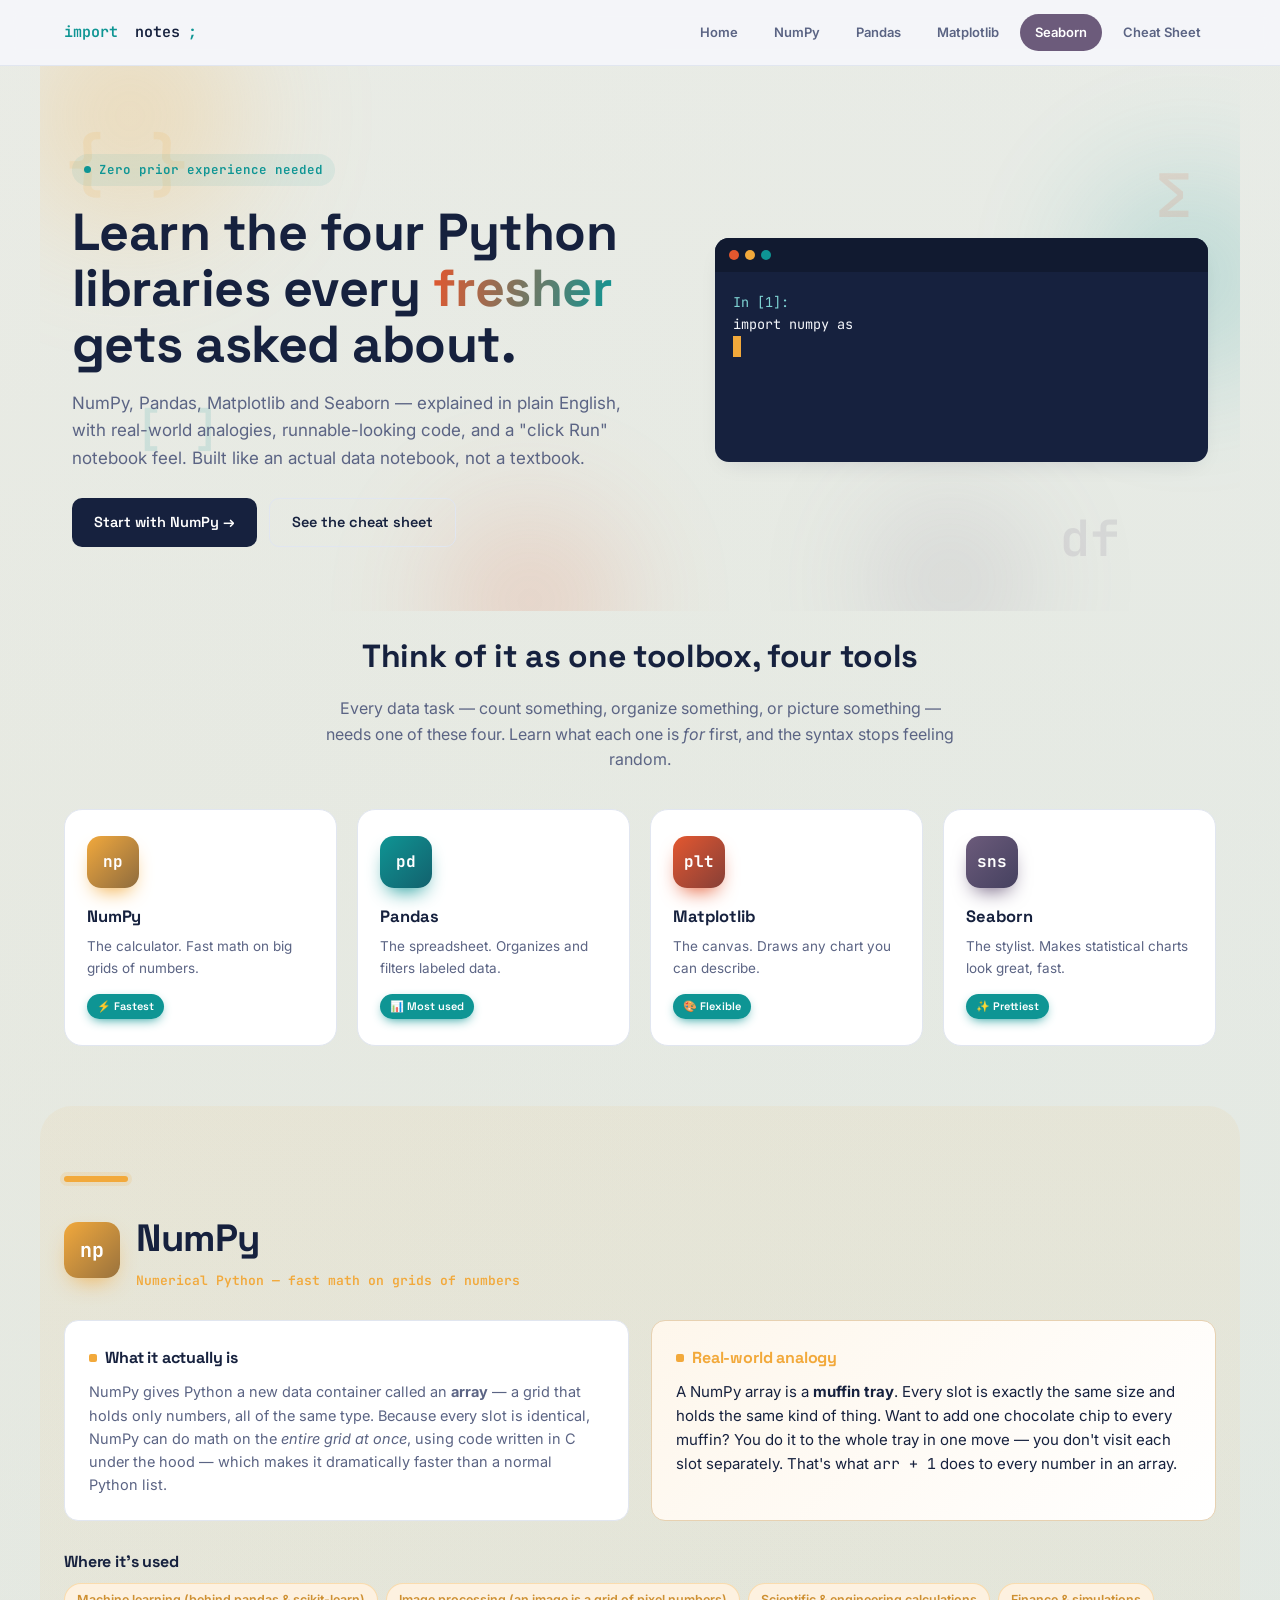
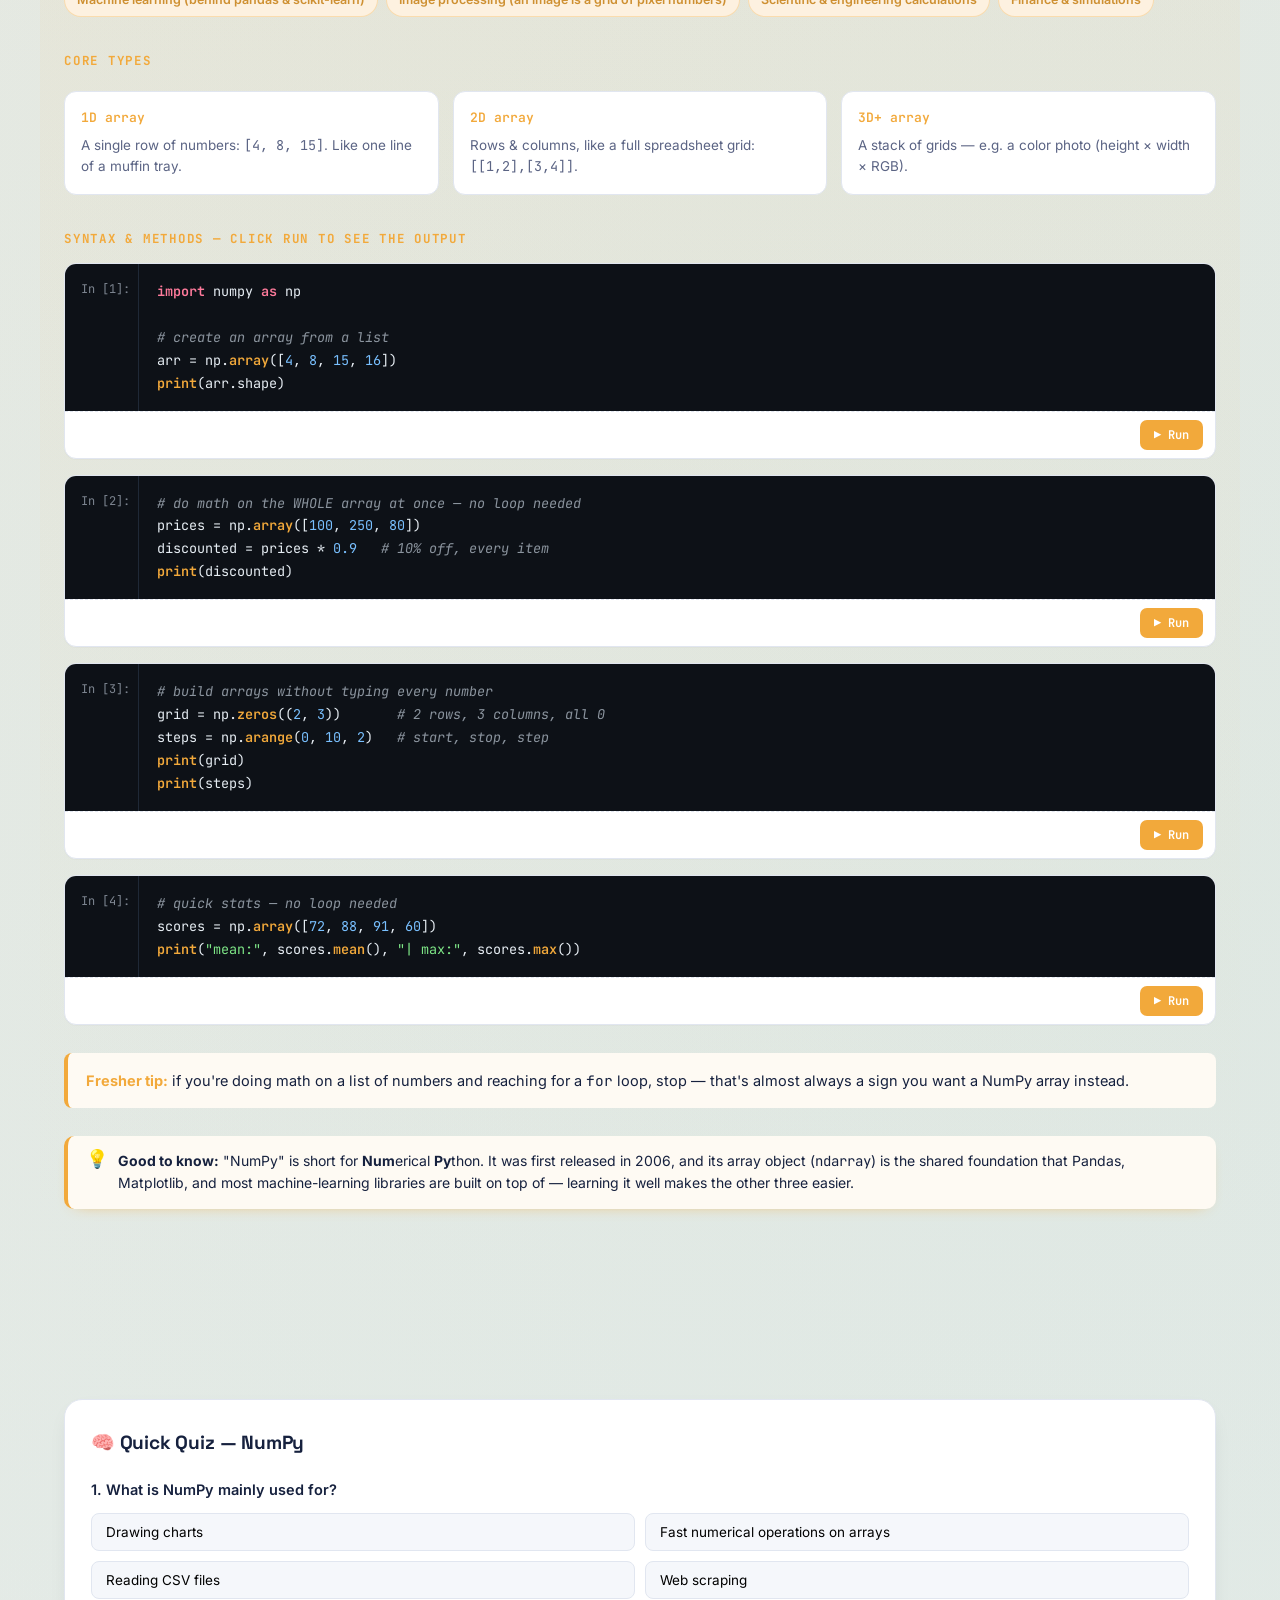
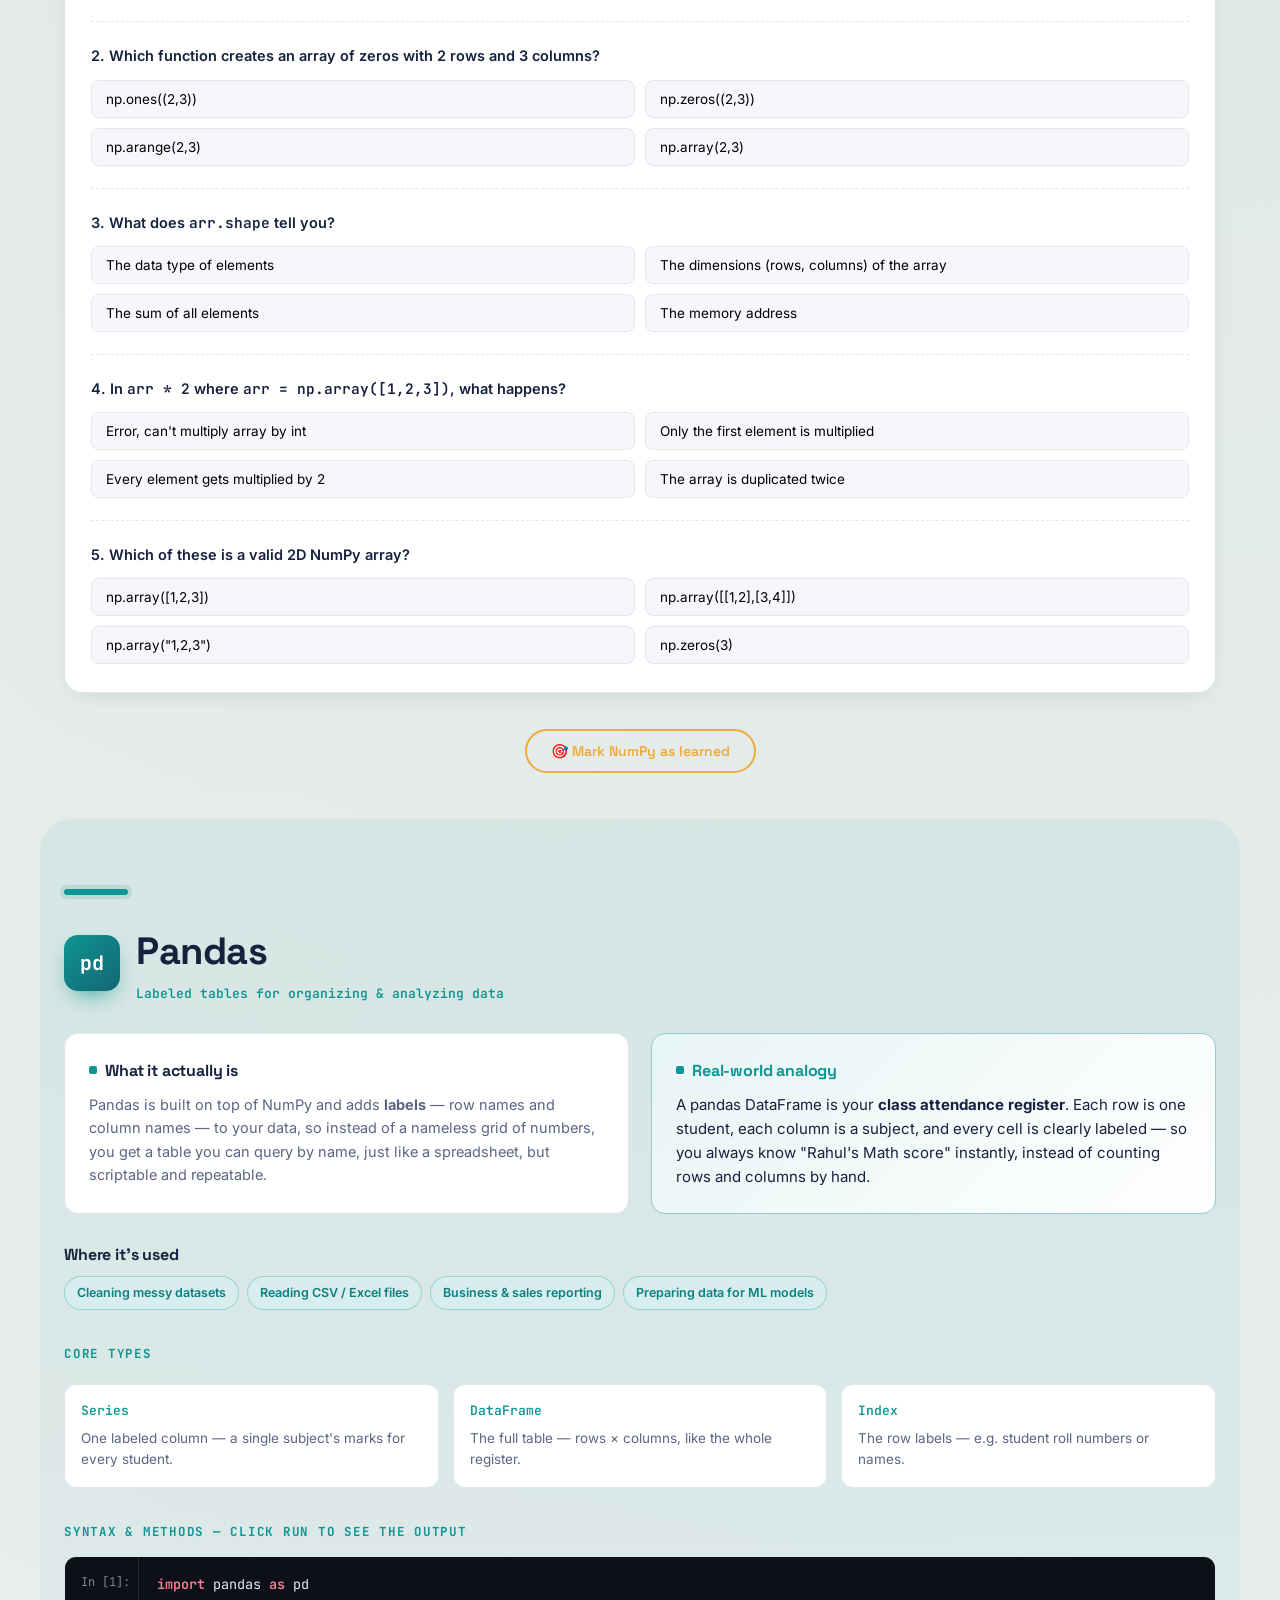
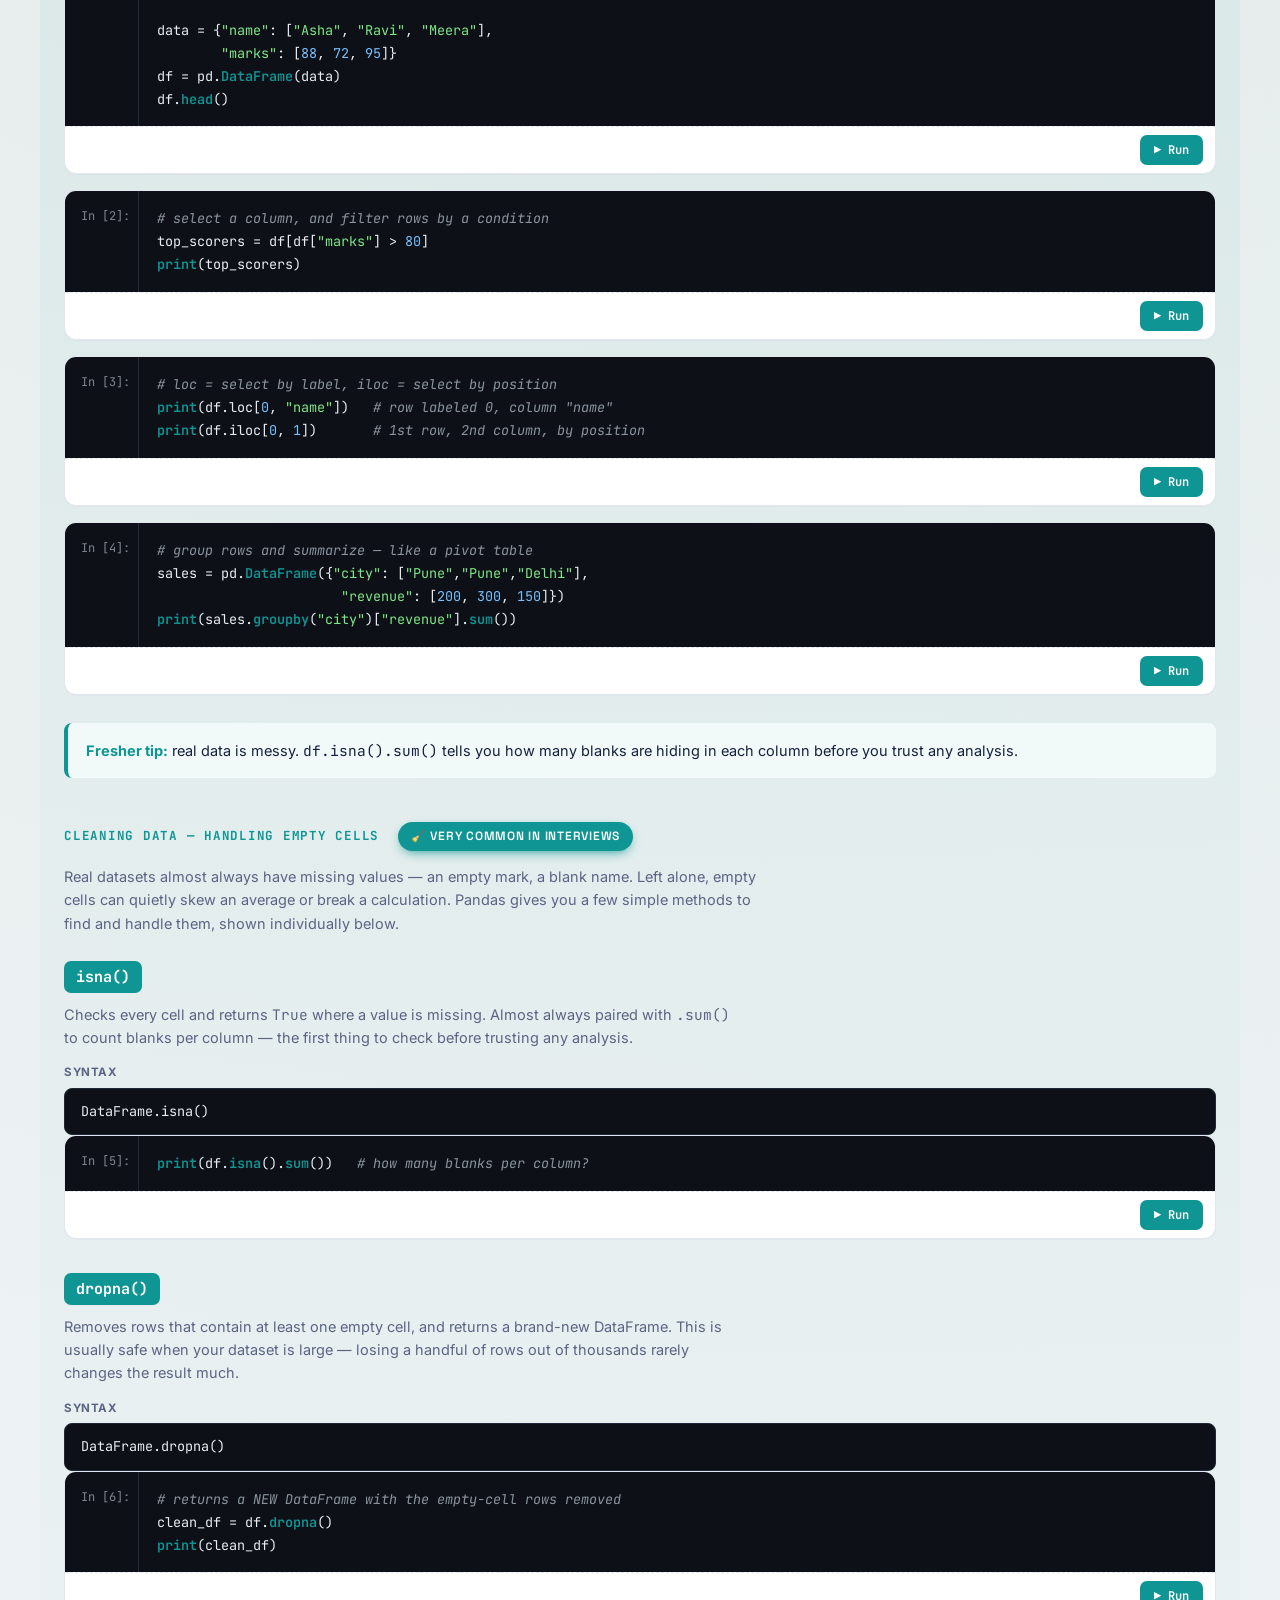
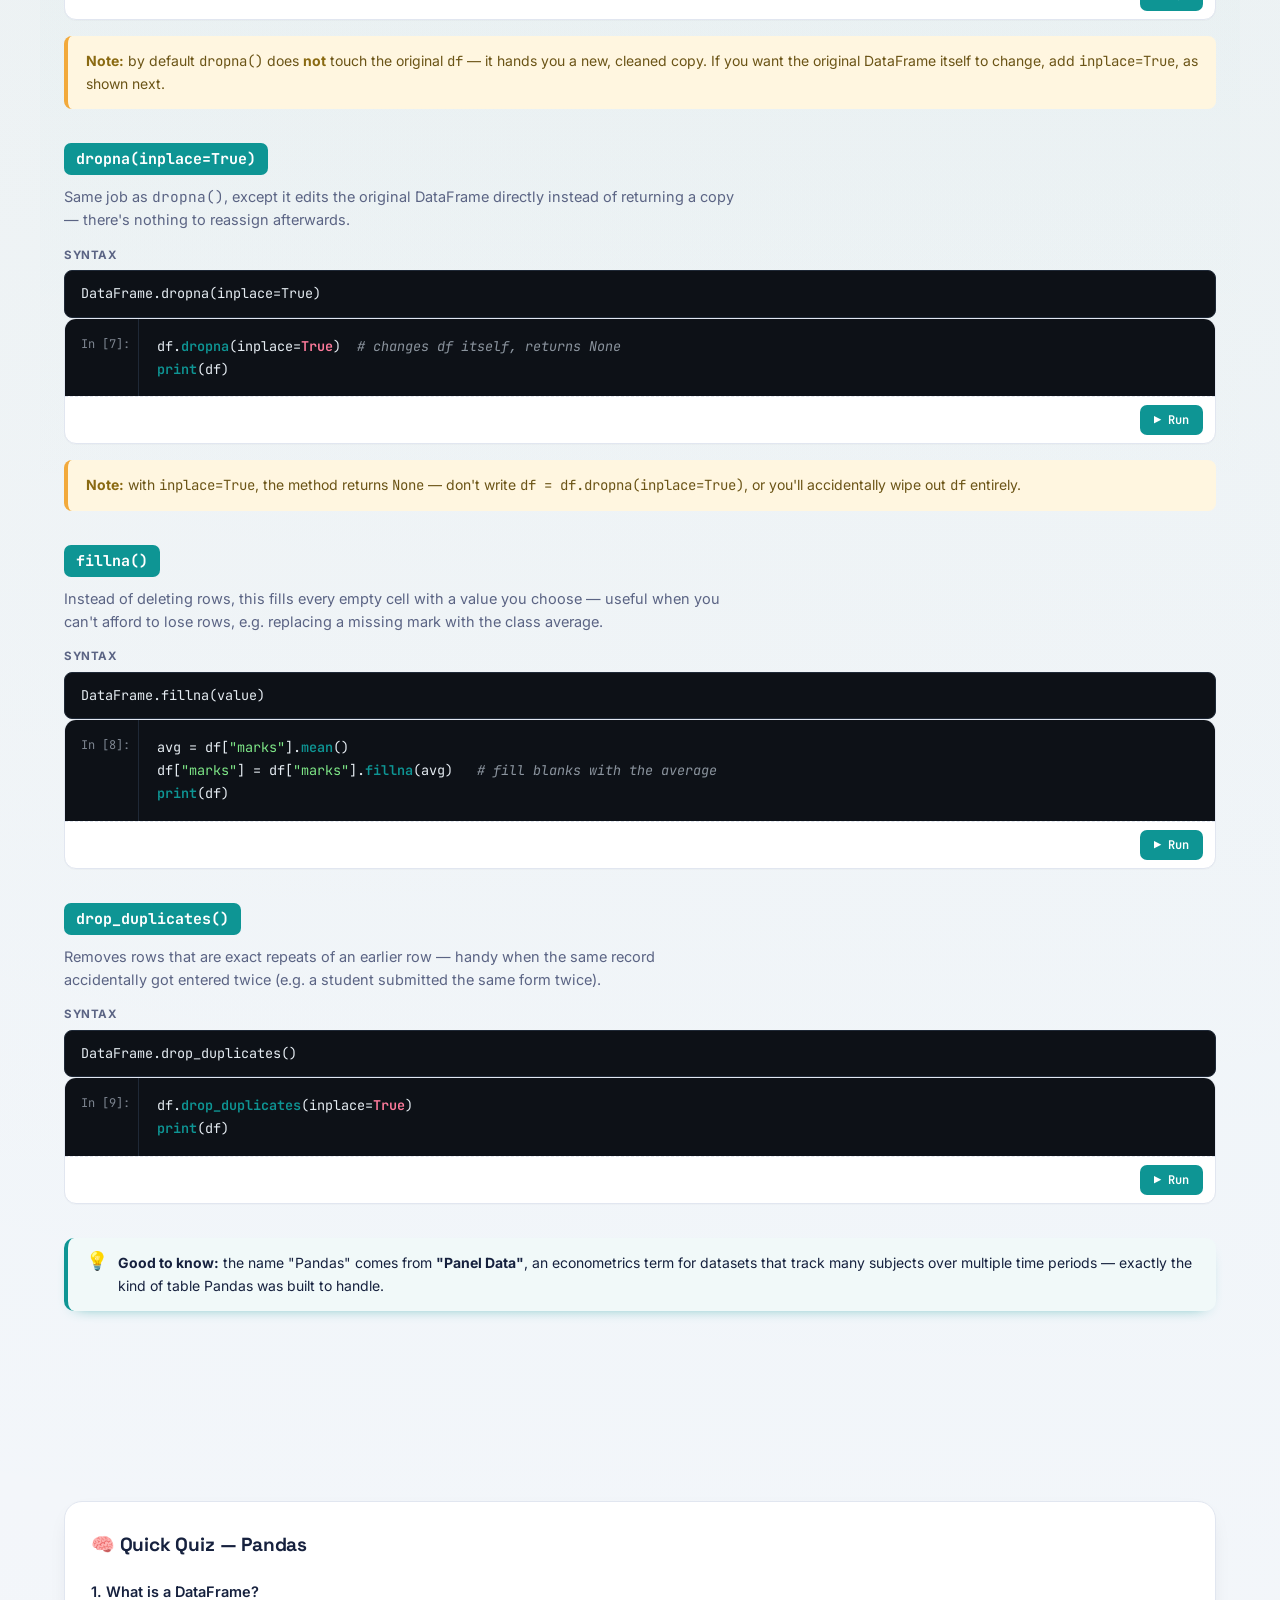
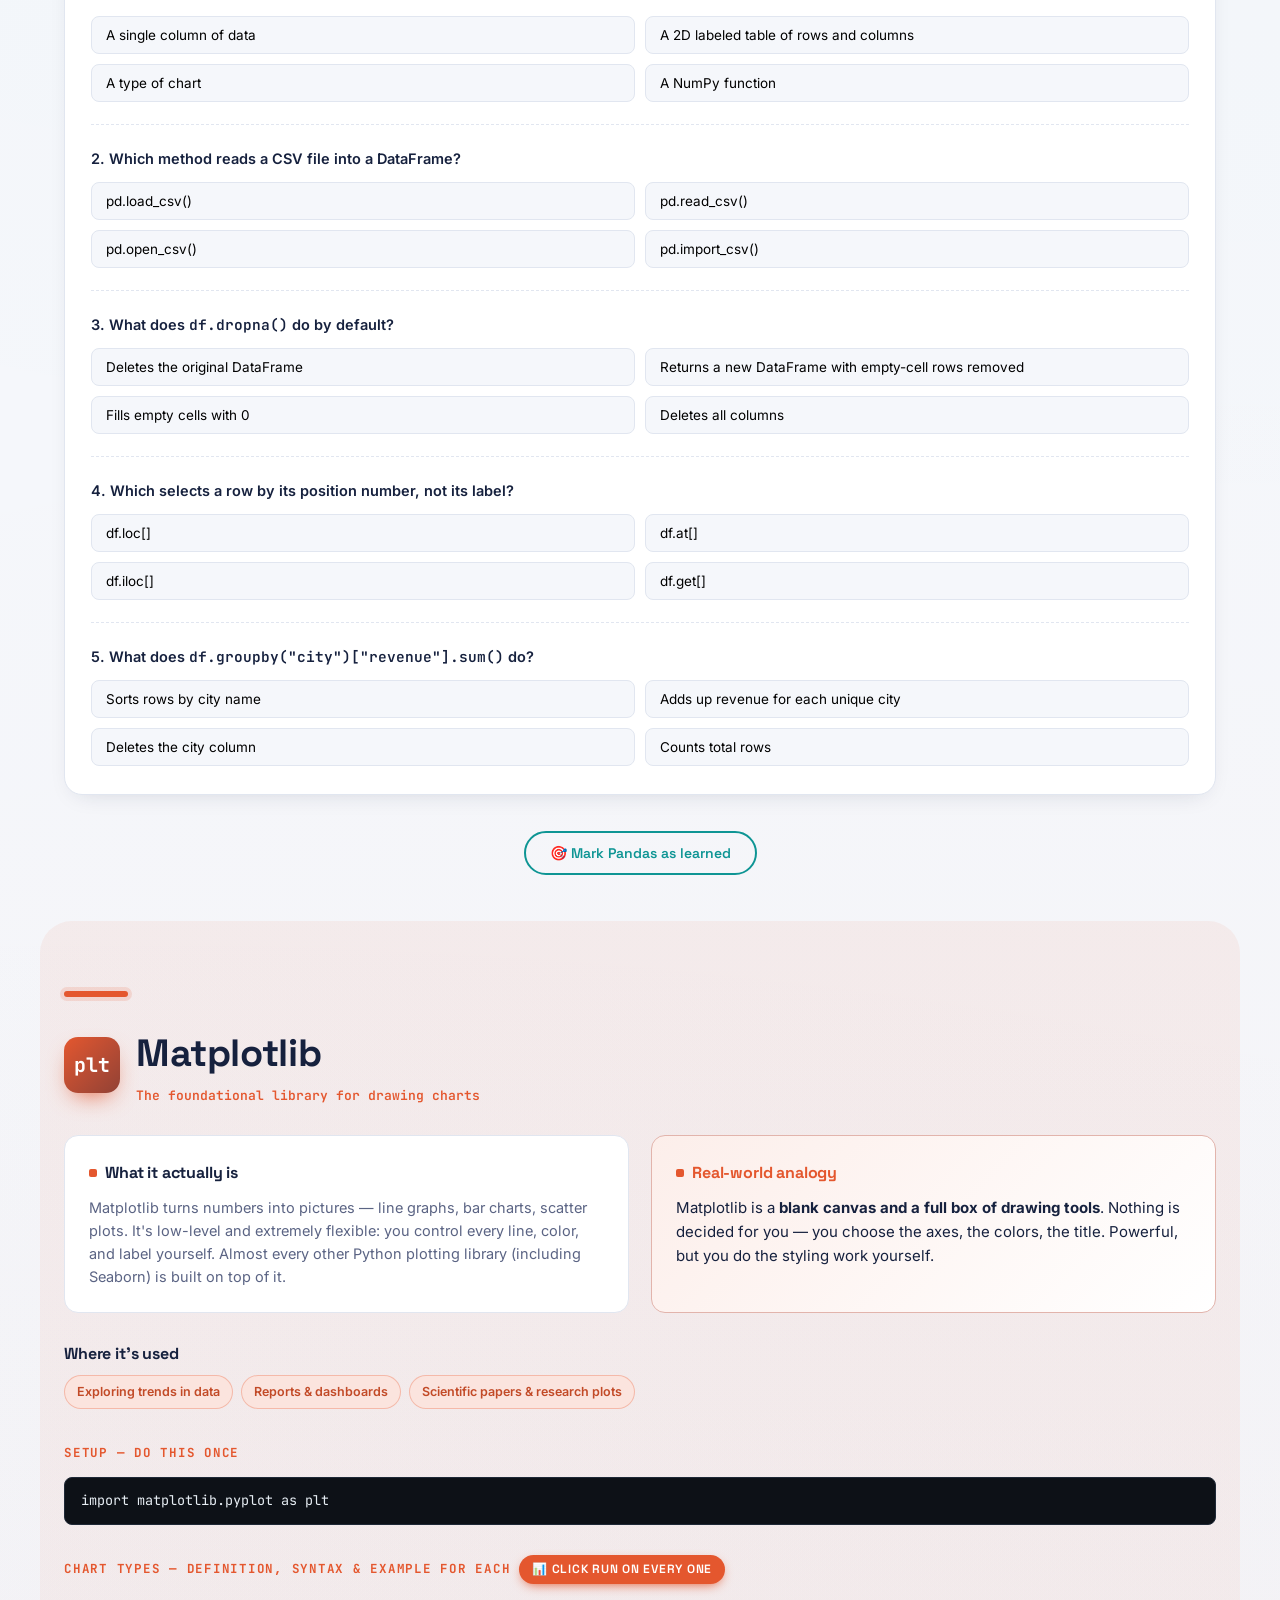
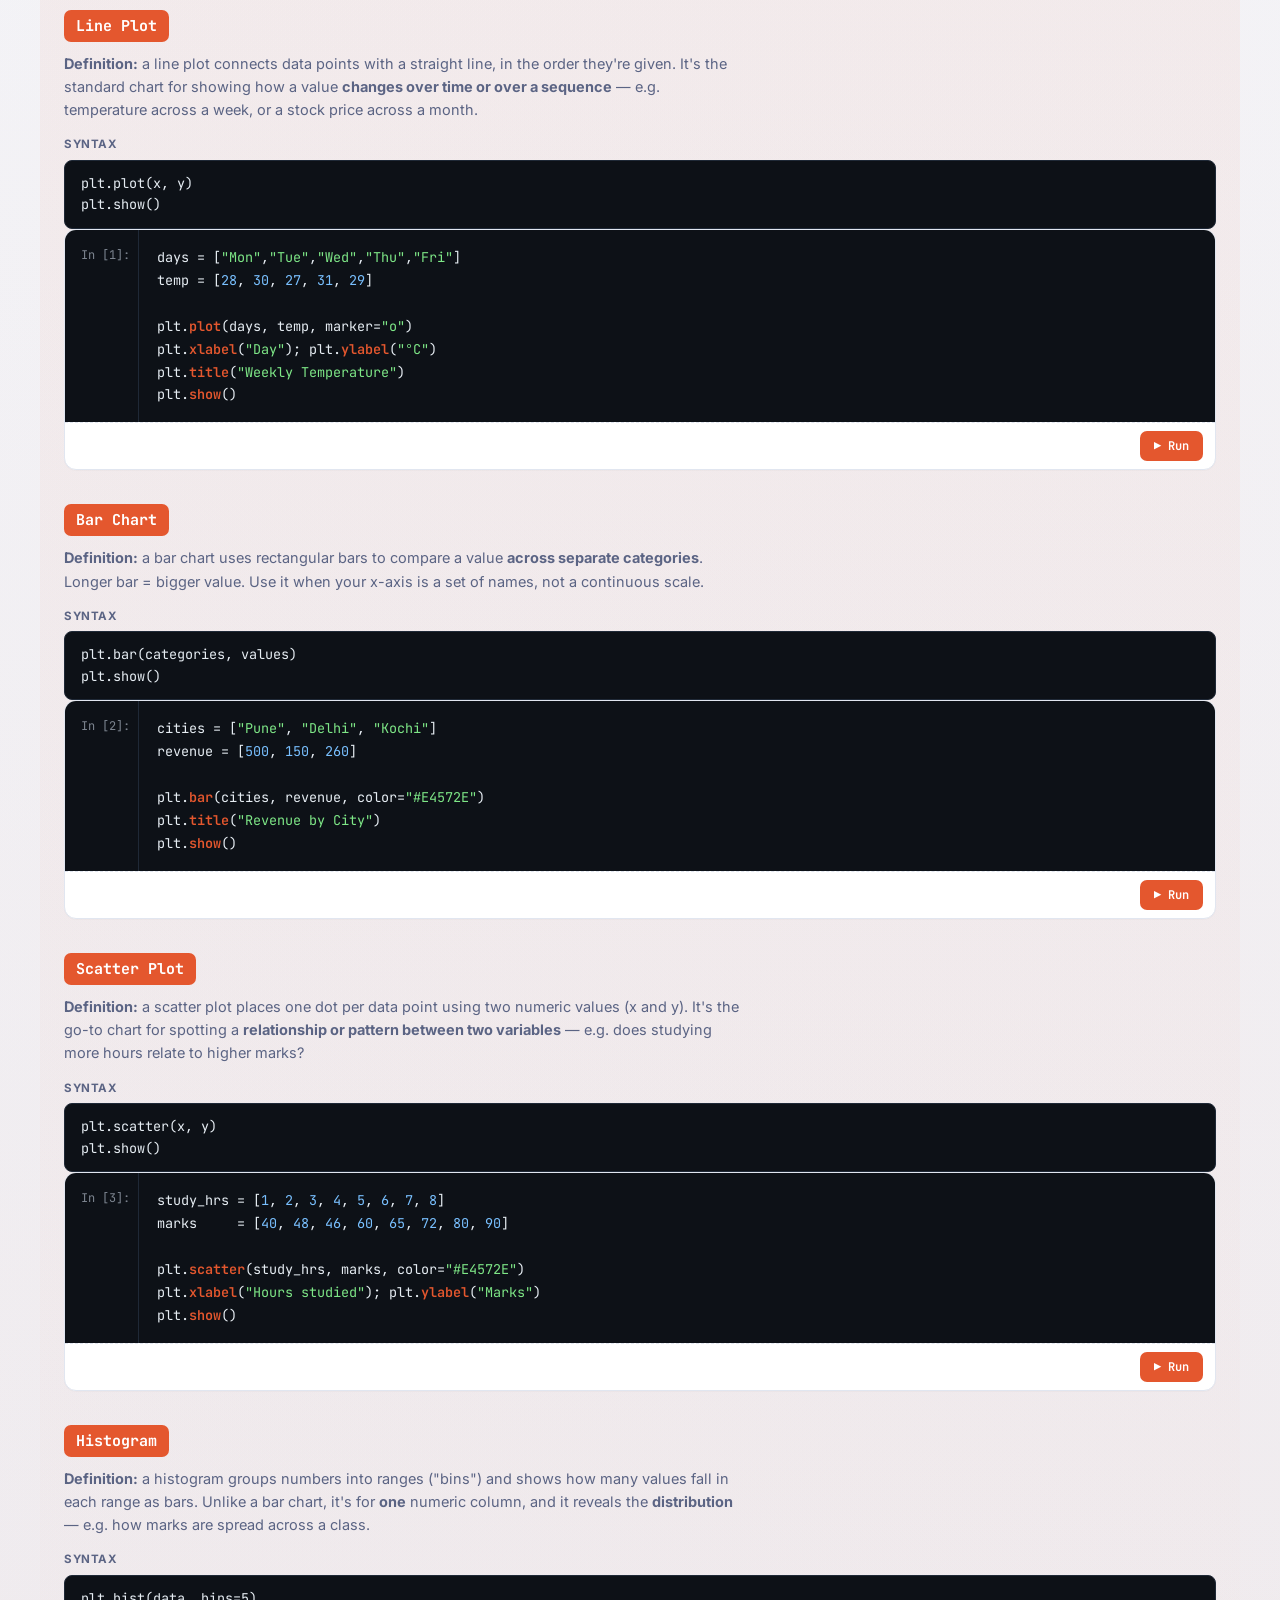
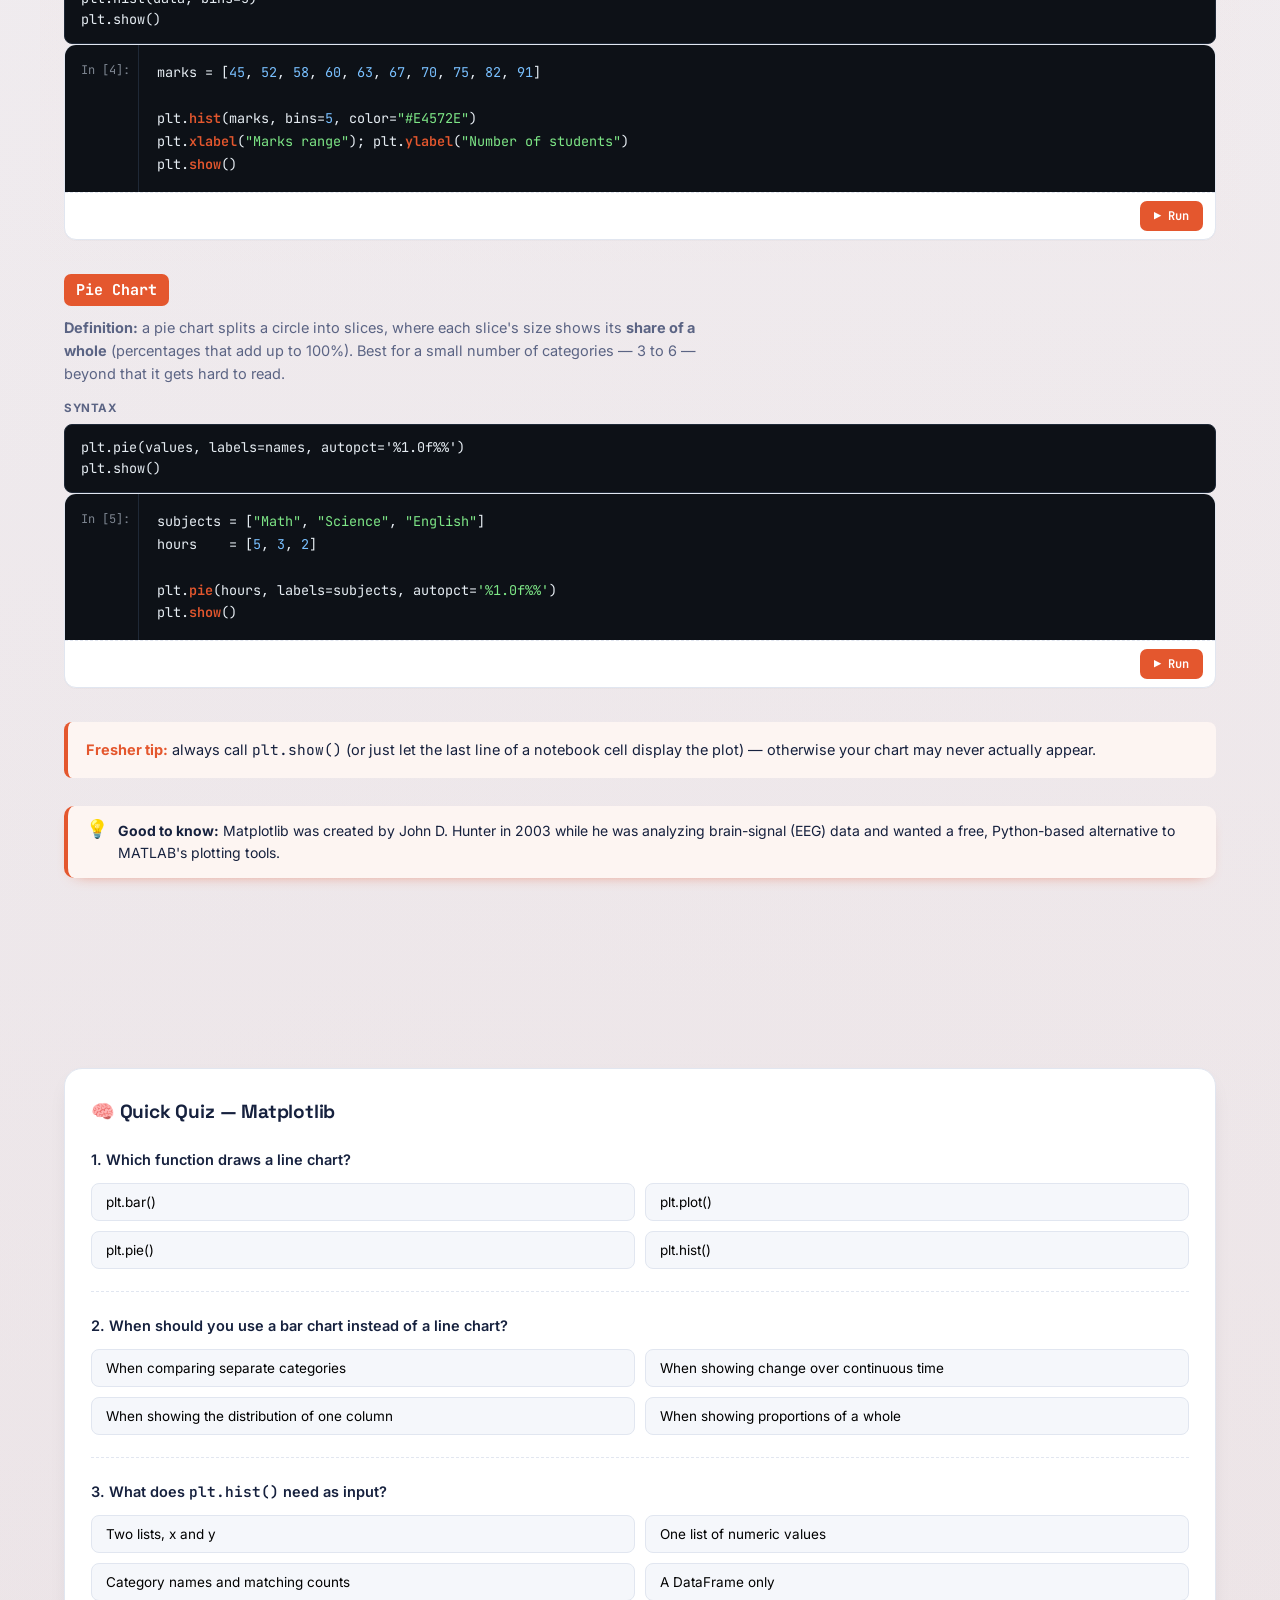
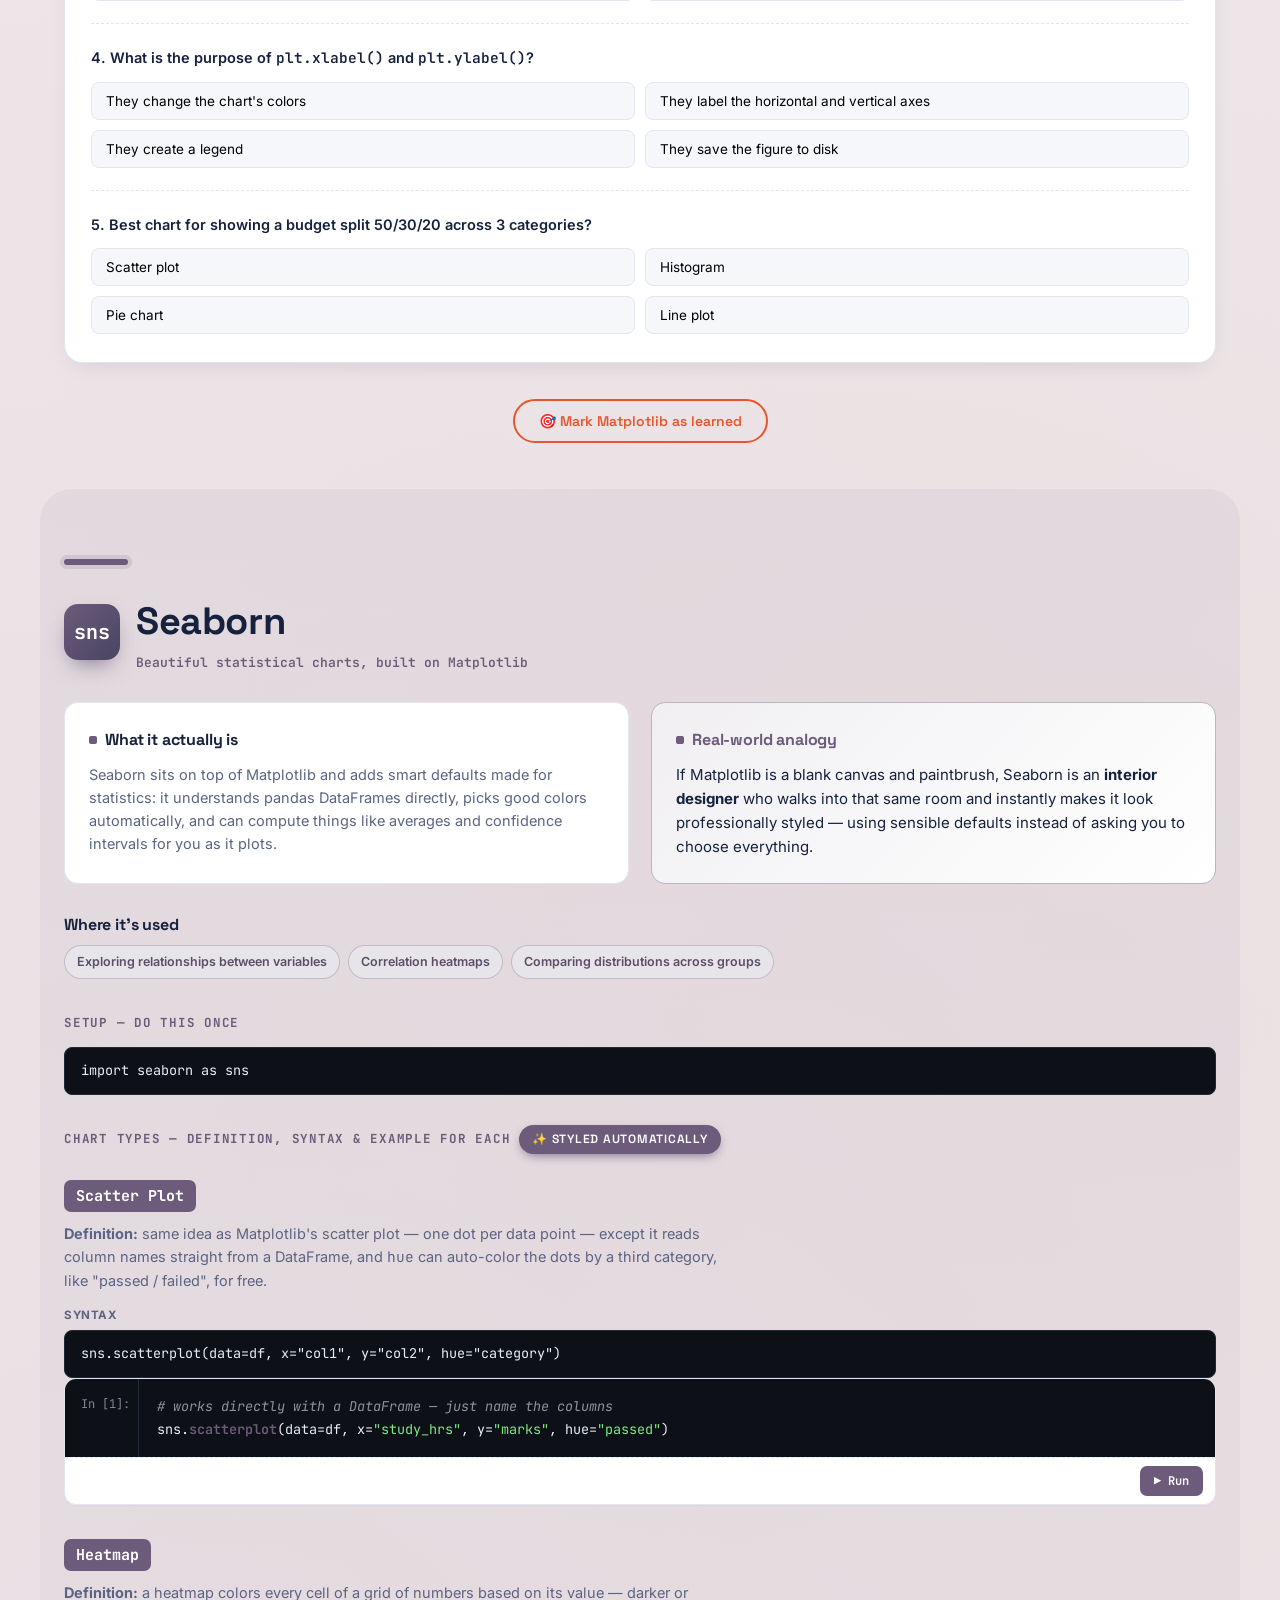
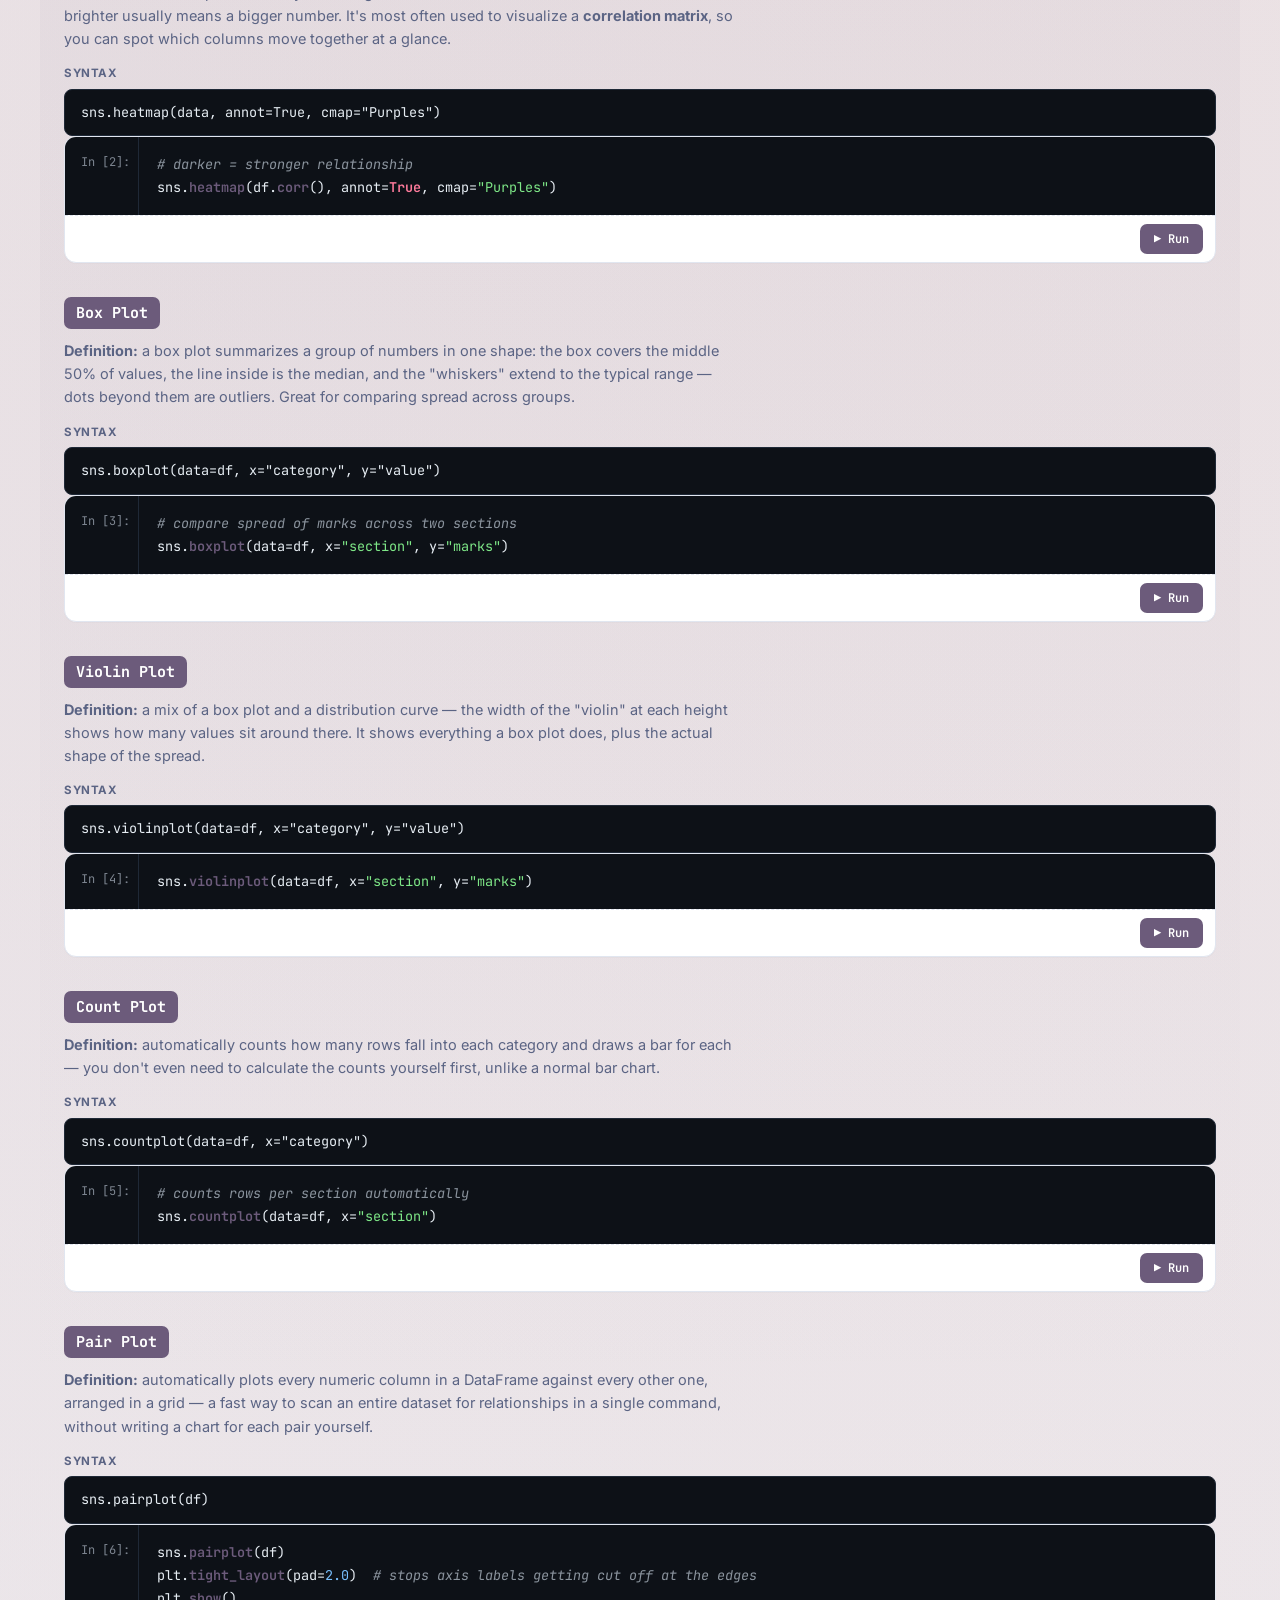
==== commit 4e9dad38: "Update index.html" ====
--- a/Python Library Notes/index.html
+++ b/Python Library Notes/index.html
@@ -1,5 +1,5 @@
 <!DOCTYPE html>
-<html lang="en">
+<html lang="en">   
 <head>
   <meta charset="UTF-8">
   <meta name="viewport" content="width=device-width, initial-scale=1.0">
